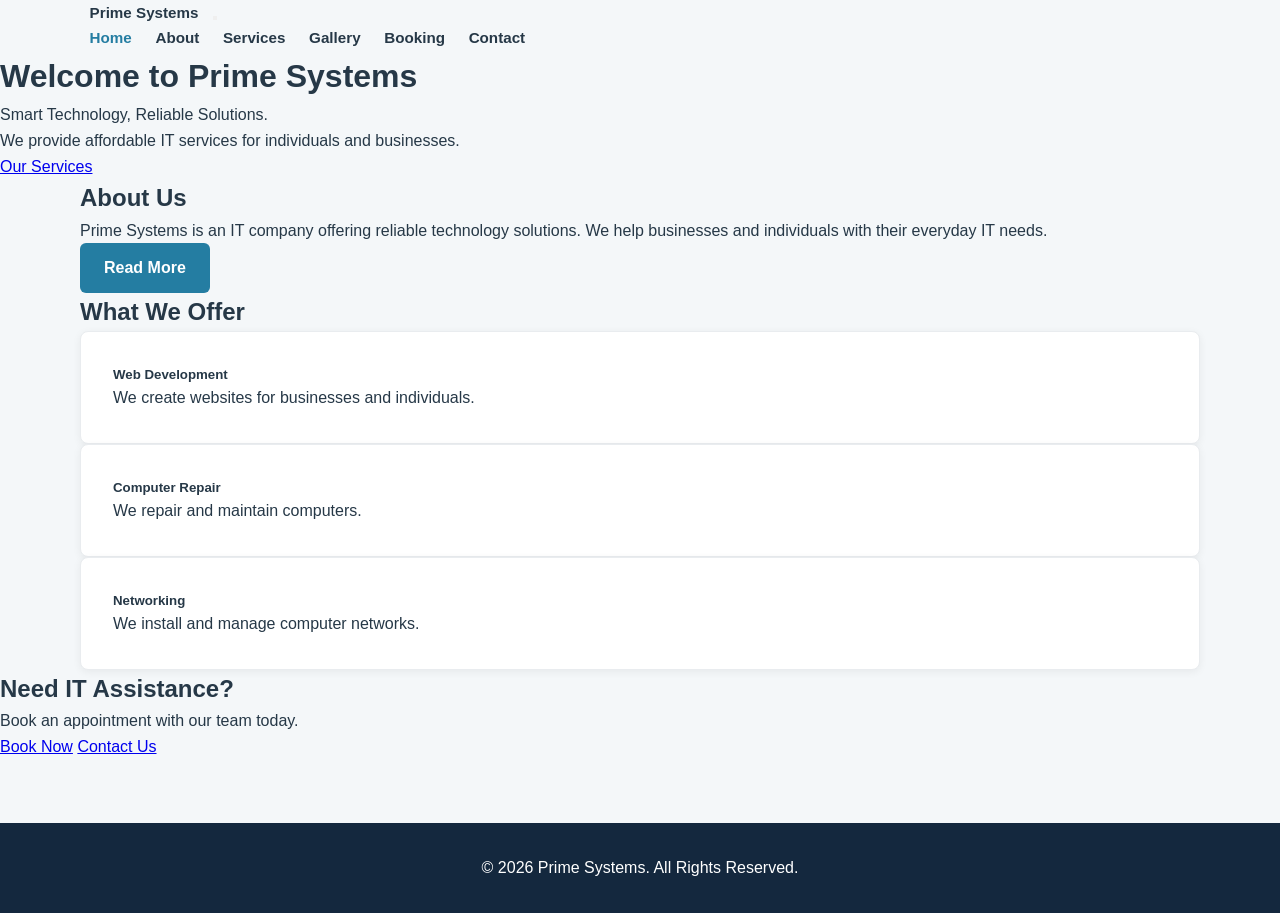
==== index.html @ 704806bc "Update github code" ====
<!DOCTYPE html>
<HTML>
    <head>

    <meta charset="UTF-8">
    <meta name="viewport" content="width=device-width, initial-scale=1.0">
    <title>Prime Systems | Home</title>
    

   <link rel="stylesheet" href="style.css">

</head>
<body>

    <!-- Navigation -->
    <nav class="navbar navbar-expand-lg navbar-dark bg-dark">
        <div class="container">
            <a class="navbar-brand" href="index.html">Prime Systems</a>

            <button class="navbar-toggler" type="button"
                data-bs-toggle="collapse" data-bs-target="#menu"
                aria-controls="menu" aria-expanded="false"
                aria-label="Toggle navigation">
                <span class="navbar-toggler-icon"></span>
            </button>

            <div class="collapse navbar-collapse" id="menu">
                <div class="navbar-nav ms-auto">
                    <a class="nav-link active" href="index.html" aria-current="page">Home</a>
                    <a class="nav-link" href="about.html">About</a>
                    <a class="nav-link" href="services.html">Services</a>
                    <a class="nav-link" href="gallery.html">Gallery</a>
                    <a class="nav-link" href="booking.html">Booking</a>
                    <a class="nav-link" href="contact.html">Contact</a>
                </div>
            </div>
        </div>
    </nav>

    <!-- Welcome -->
    <header class="bg-primary text-white text-center p-5">
        <h1>Welcome to Prime Systems</h1>
        <p class="lead">Smart Technology, Reliable Solutions.</p>
        <p>We provide affordable IT services for individuals and businesses.</p>
        <a href="services.html" class="btn btn-light">Our Services</a>
    </header>

    <main>
        <section class="container text-center my-5">
            <h2>About Us</h2>
            <p>
                Prime Systems is an IT company offering reliable
                technology solutions. We help businesses and individuals
                with their everyday IT needs.
            </p>
            <a href="about.html" class="btn btn-primary">Read More</a>
        </section>

        <!-- Services -->
        <section class="container my-5">
            <h2 class="text-center mb-4">What We Offer</h2>

            <div class="row text-center g-3">
                <div class="col-md-4">
                    <div class="card p-3 h-100">
                        <h5>Web Development</h5>
                        <p>We create websites for businesses and individuals.</p>
                    </div>
                </div>

                <div class="col-md-4">
                    <div class="card p-3 h-100">
                        <h5>Computer Repair</h5>
                        <p>We repair and maintain computers.</p>
                    </div>
                </div>

                <div class="col-md-4">
                    <div class="card p-3 h-100">
                        <h5>Networking</h5>
                        <p>We install and manage computer networks.</p>
                    </div>
                </div>
            </div>
        </section>

        <section class="bg-light text-center p-5">
            <h2>Need IT Assistance?</h2>
            <p>Book an appointment with our team today.</p>
            <a href="booking.html" class="btn btn-success">Book Now</a>
            <a href="contact.html" class="btn btn-outline-primary">Contact Us</a>
        </section>
    </main>

    <!-- Footer -->
    <footer class="bg-dark text-white text-center p-3">
        <p class="mb-0">&copy; 2026 Prime Systems. All Rights Reserved.</p>
    </footer>

    <script src="https://cdn.jsdelivr.net/npm/bootstrap@5.3.8/dist/js/bootstrap.bundle.min.js"></script>
</body>
</html>
---- style.css ----
/* ==========================================================================
   Prime Systems IT Company - Unified Custom Stylesheet
   ========================================================================== */

/* --- 1. Brand Color Variables --- */
:root {
  --navy: #14283e;        /* Dark header, logo & primary text */
  --blue: #247da2;        /* Brand accent, active links & buttons */
  --blue-hover: #1b6382;  /* Button hover state */
  --text-dark: #263847;   /* Body text color */
  --text-muted: #657582;  /* Secondary / subtitle text */
  --bg-light: #f4f7f9;    /* Clean off-white background */
  --card-bg: #ffffff;     /* Card background */
  --shadow-sm: 0 2px 8px rgba(0, 0, 0, 0.06);
  --shadow-md: 0 4px 16px rgba(0, 0, 0, 0.1);
  --transition: all 0.3s ease;
}

/* --- 2. Global Reset & Base Typography --- */
* {
  box-sizing: border-box;
  margin: 0;
  padding: 0;
}

body {
  font-family: -apple-system, BlinkMacSystemFont, "Segoe UI", Roboto, Oxygen, Ubuntu, Cantarell, sans-serif;
  color: var(--text-dark);
  background-color: var(--bg-light);
  line-height: 1.6;
}

/* --- 3. Layout Container --- */
.container {
  width: min(1120px, 90%);
  margin: 0 auto;
}

/* --- 4. Navigation Bar & Site Header --- */
.site-header {
  background-color: #ffffff;
  border-bottom: 1px solid #e4e9ef;
  position: sticky;
  top: 0;
  z-index: 1000;
}

.header-content {
  display: flex;
  align-items: center;
  justify-content: space-between;
  padding: 1rem 0;
}

/* Brand Logo Styling */
.logo {
  font-size: 1.25rem;
  font-weight: 800;
  color: var(--navy);
  text-decoration: none;
  display: flex;
  align-items: center;
  gap: 0.25rem;
}

.brand-symbol {
  color: var(--blue);
  font-weight: 900;
}

.logo span {
  color: var(--blue);
}

/* Navigation Menu Links */
nav {
  display: flex;
  align-items: center;
  gap: 1.25rem;
  flex-wrap: wrap;
}

nav a {
  text-decoration: none;
  color: var(--text-dark);
  font-size: 0.95rem;
  font-weight: 600;
  padding: 0.4rem 0.6rem;
  transition: var(--transition);
}

nav a:hover,
nav a.active {
  color: var(--blue);
}

/* --- 5. Hero Banner / Intro Section --- */
.intro, .services-hero {
  padding: 4.5rem 0 3rem;
  background-color: var(--bg-light);
}

.eyebrow {
  color: var(--blue);
  font-size: 0.8rem;
  font-weight: 700;
  letter-spacing: 1.5px;
  text-transform: uppercase;
  margin-bottom: 0.75rem;
}

.intro h1, .services-hero h1 {
  font-size: clamp(2rem, 4vw, 3rem);
  color: var(--navy);
  line-height: 1.2;
  margin-bottom: 1rem;
}

.intro p, .services-hero p {
  max-width: 630px;
  color: var(--text-muted);
  font-size: 1.1rem;
}

/* --- 6. Content Cards & Grid Containers --- */
.card, .service-card {
  background: var(--card-bg);
  padding: 2rem;
  border-radius: 8px;
  box-shadow: var(--shadow-sm);
  transition: var(--transition);
  border: 1px solid #e9ecef;
}

.card:hover, .service-card:hover {
  transform: translateY(-4px);
  box-shadow: var(--shadow-md);
}

/* --- 7. Primary Action Buttons --- */
.btn-primary, .button-main {
  display: inline-block;
  background-color: var(--blue);
  color: #ffffff !important;
  padding: 0.75rem 1.5rem;
  border-radius: 6px;
  text-decoration: none;
  font-weight: 600;
  transition: var(--transition);
  border: none;
  cursor: pointer;
}

.btn-primary:hover, .button-main:hover {
  background-color: var(--blue-hover);
}

/* --- 8. Gallery Grid Styling --- */
.gallery-grid {
  display: grid;
  grid-template-columns: repeat(3, 1fr);
  gap: 20px;
  margin-top: 2rem;
  margin-bottom: 3rem;
}

.gallery-grid img {
  width: 100%;
  height: 200px;
  object-fit: contain;
  display: block;
  border-radius: 6px;
  background-color: #ffffff;
  padding: 5px;
  box-shadow: var(--shadow-sm);
}

.gallery-grid figure {
  margin: 0;
  text-align: center;
}

.gallery-grid figcaption {
  padding: 10px;
  font-size: 0.9rem;
  color: var(--text-muted);
  font-weight: 600;
}

/* --- 9. Site Footer --- */
footer {
  background-color: var(--navy);
  color: #ffffff;
  padding: 2rem 0;
  margin-top: 4rem;
  text-align: center;
}

footer a {
  color: var(--blue);
  text-decoration: none;
}
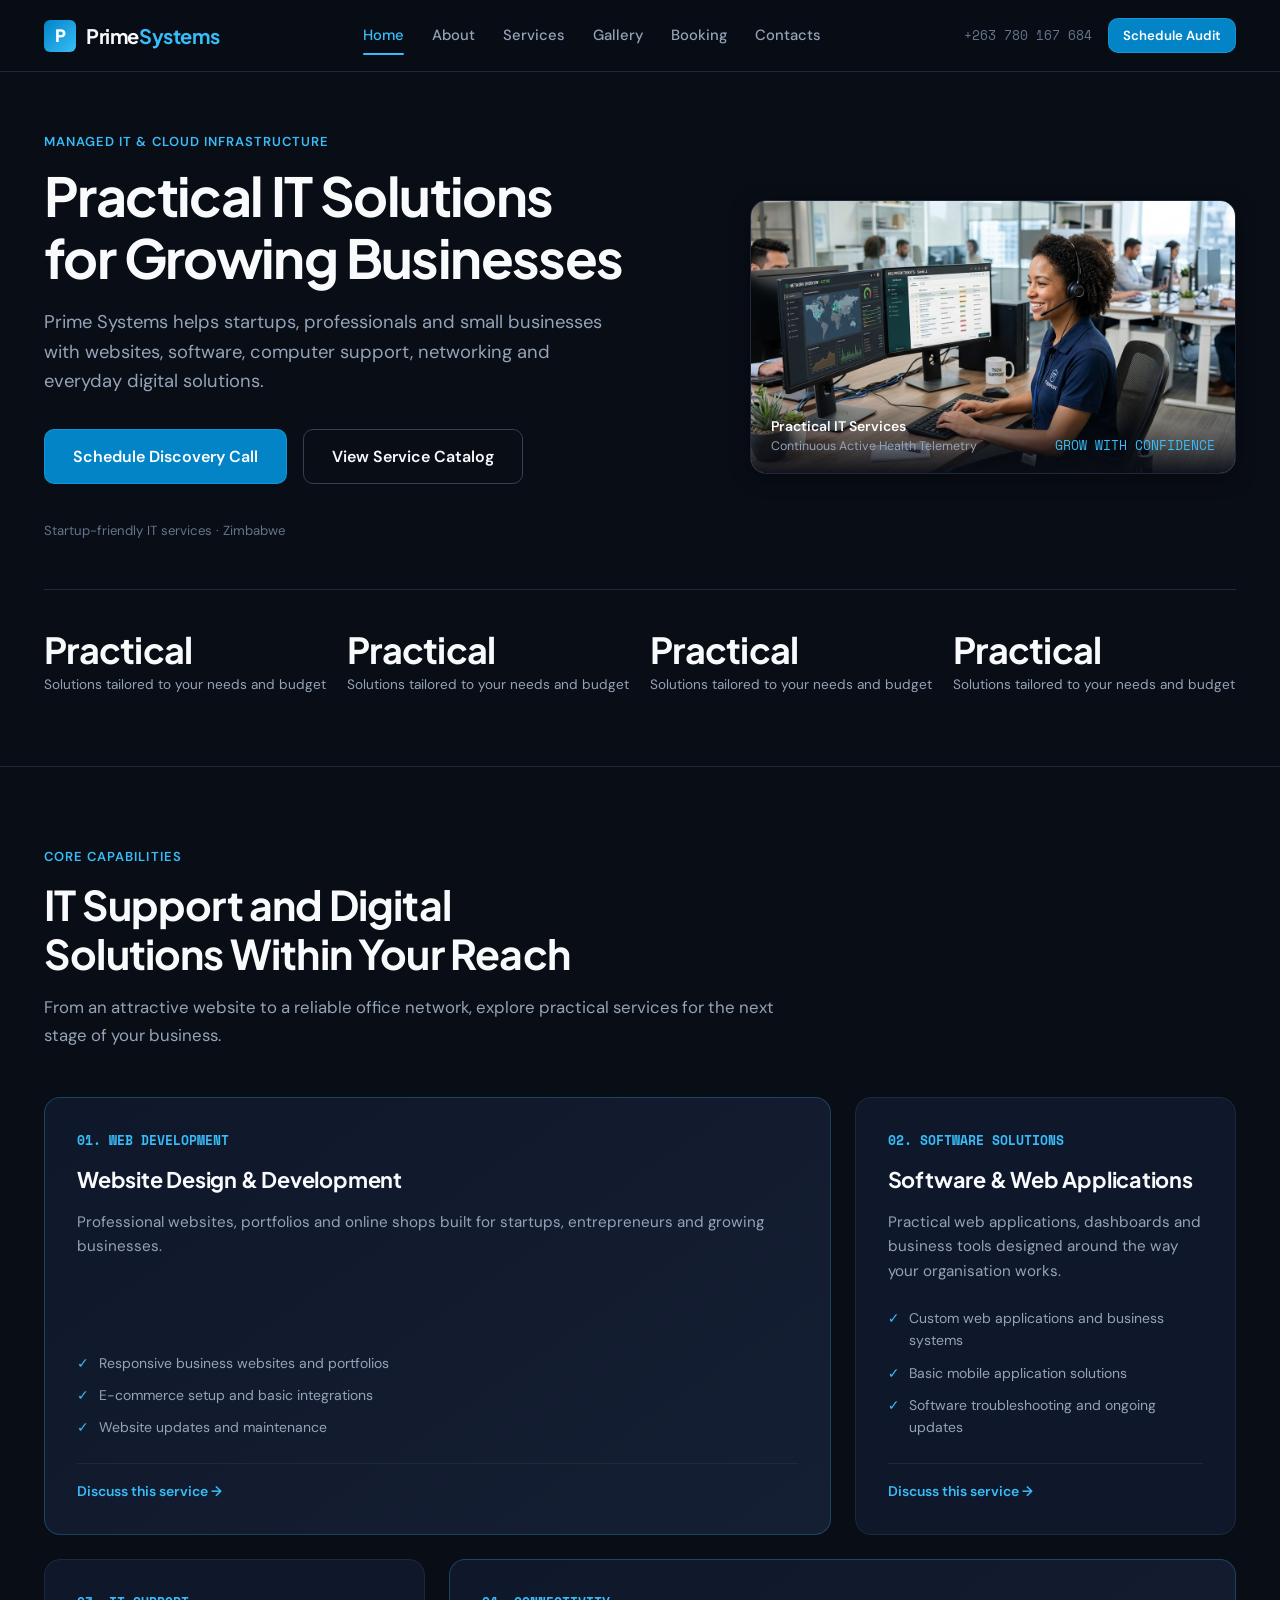
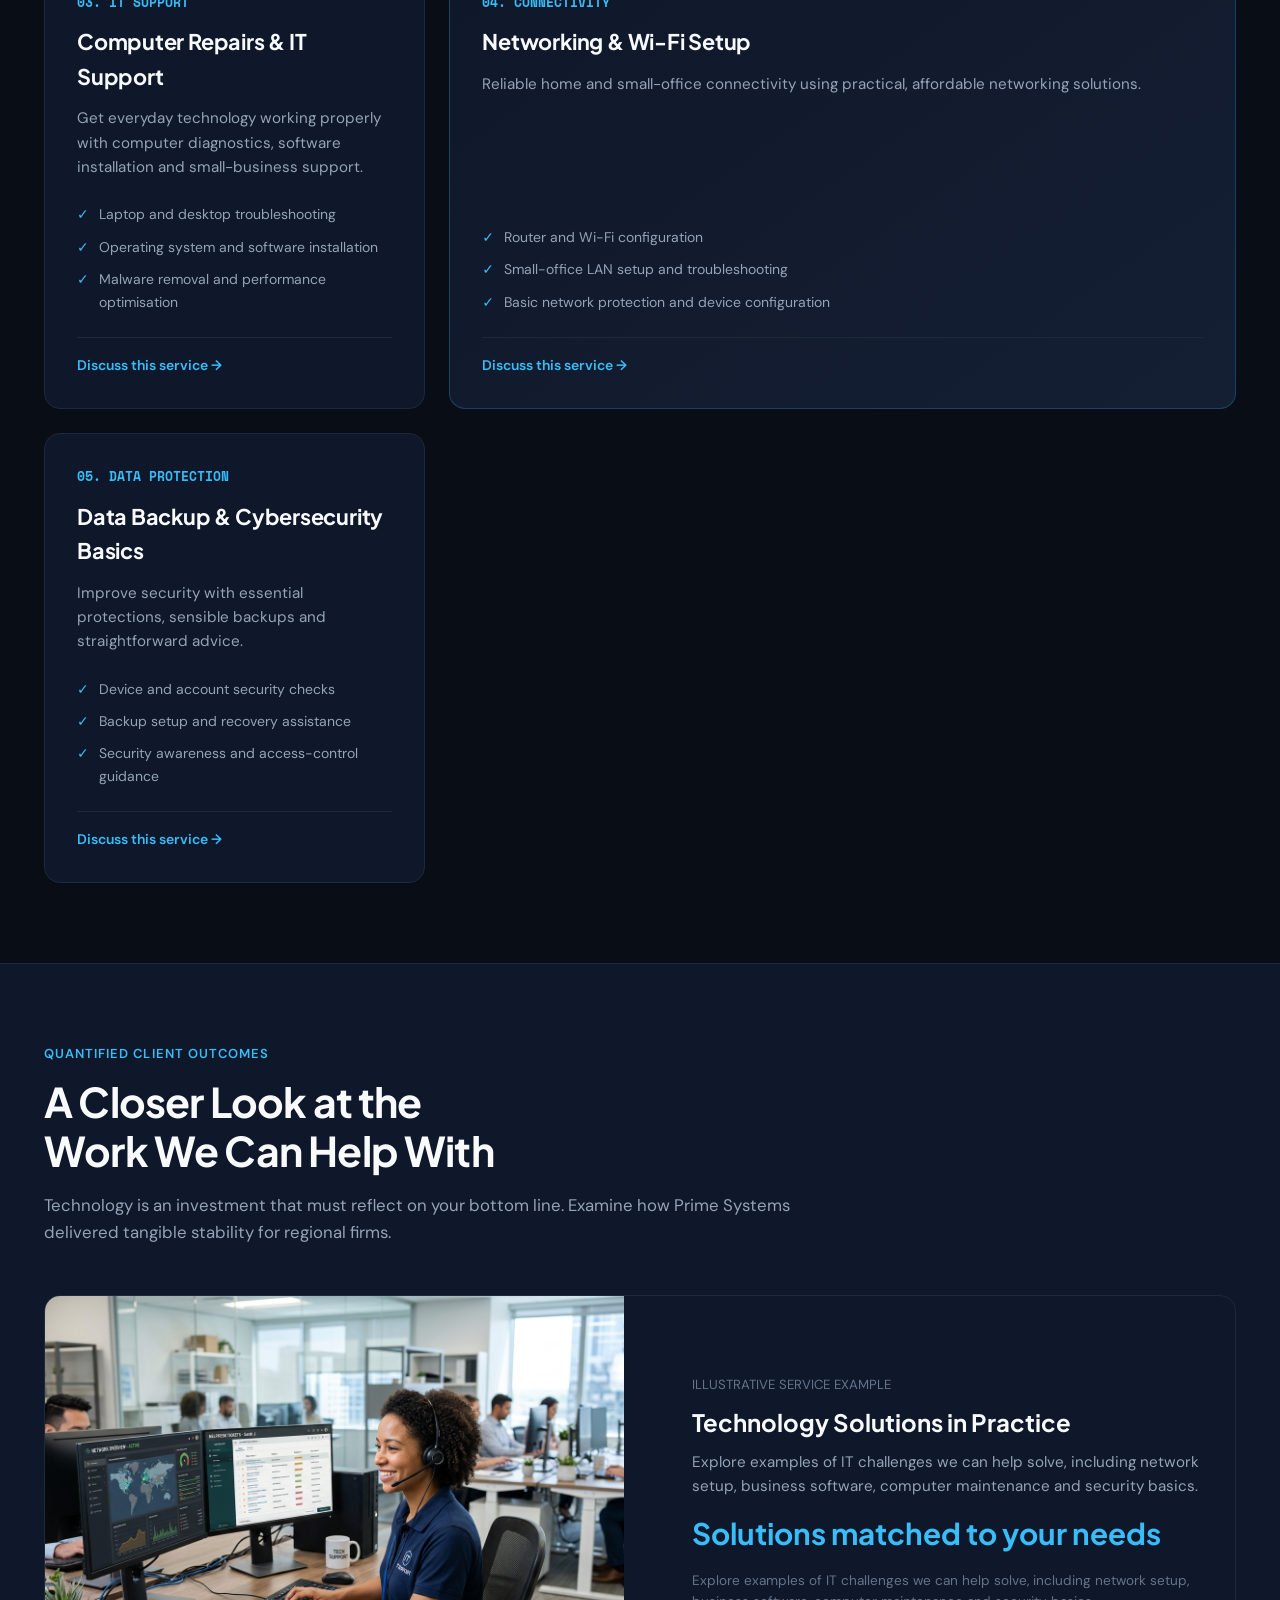
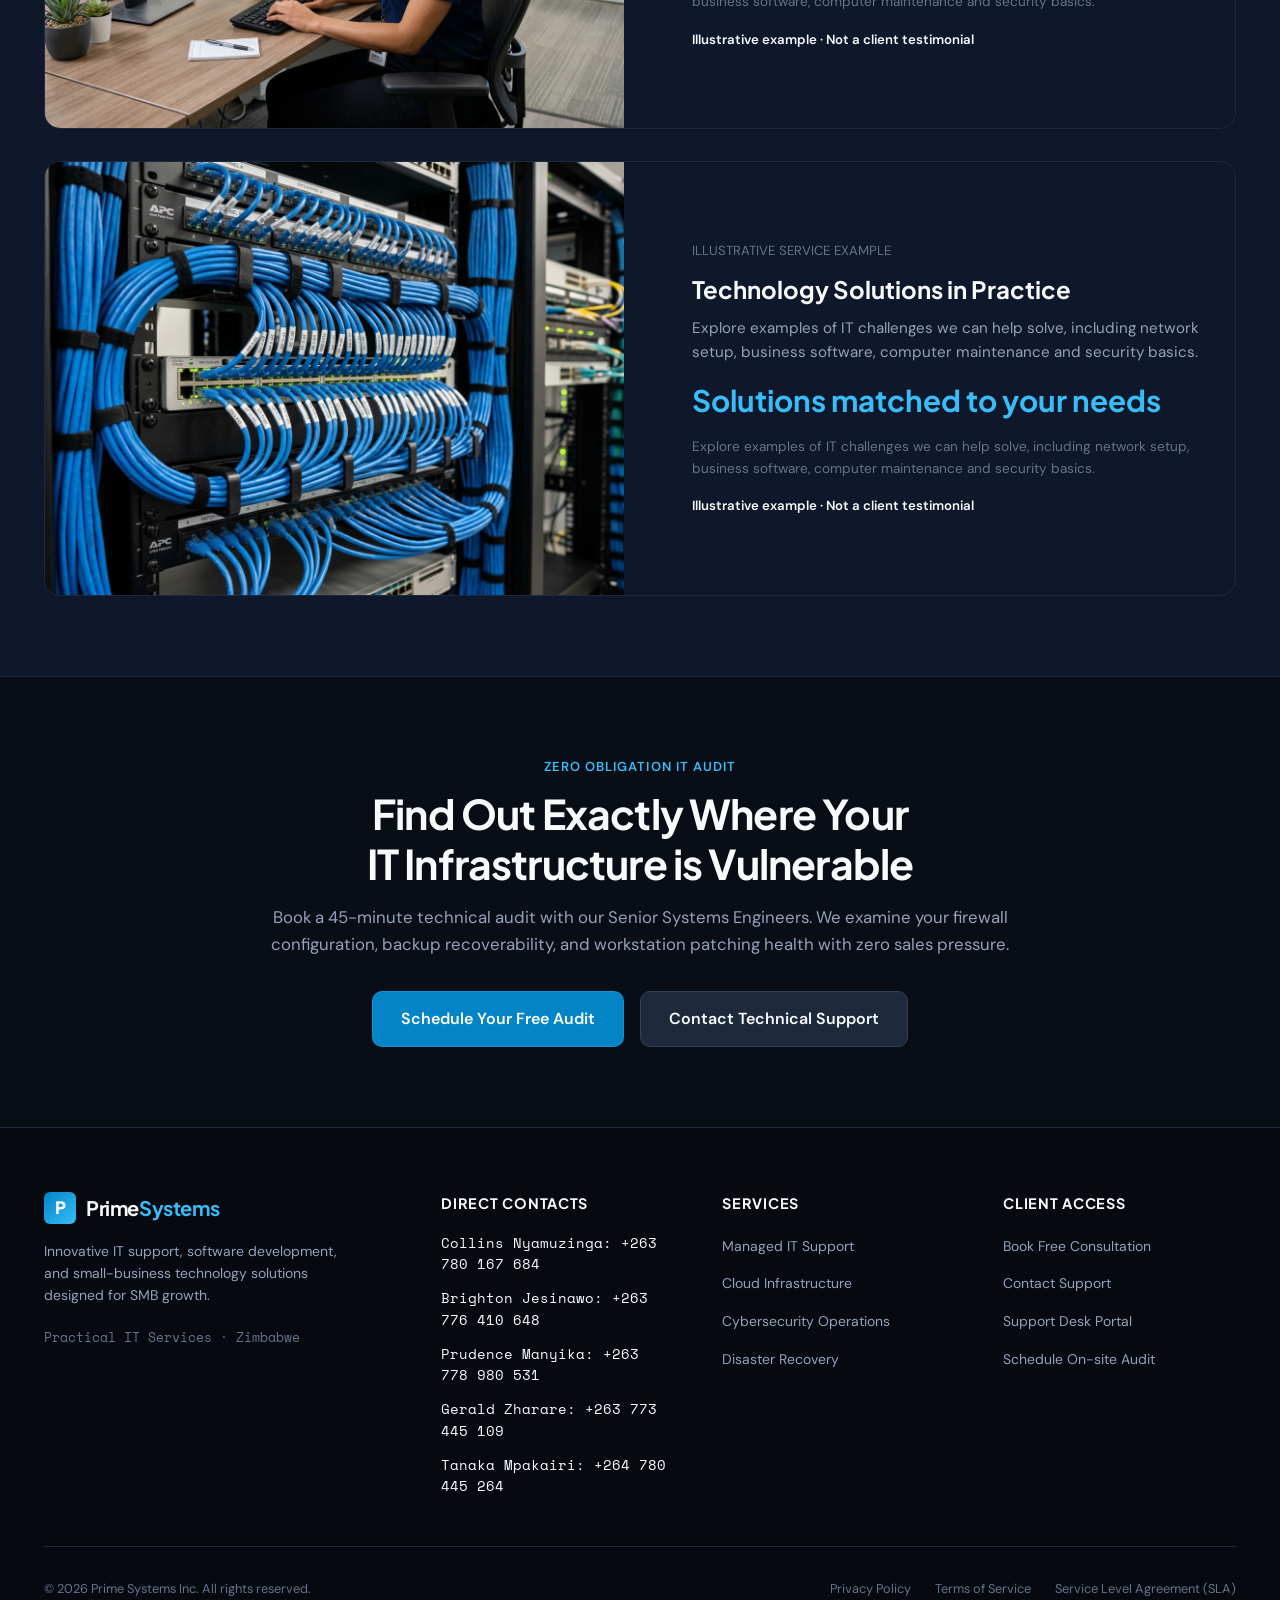
==== commit 6219d663: "Update Prime Systems website and contacts page" ====
--- a/index.html
+++ b/index.html
@@ -1,102 +1,281 @@
 <!DOCTYPE html>
-<HTML>
-    <head>
 
-    <meta charset="UTF-8">
-    <meta name="viewport" content="width=device-width, initial-scale=1.0">
-    <title>Prime Systems | Home</title>
-    
-
-   <link rel="stylesheet" href="style.css">
-
+<html lang="en">
+<head>
+<meta charset="utf-8"/>
+<meta content="width=device-width, initial-scale=1.0" name="viewport"/>
+<title>Prime Systems - Modern IT Solutions &amp; Managed Services for SMBs</title>
+<meta content="Prime Systems offers practical website development, software, computer support, networking and other IT services for growing businesses in Zimbabwe." name="description"/>
+<link href="styles.css" rel="stylesheet"/>
+<link href="https://fonts.googleapis.com" rel="preconnect"/>
+<link crossorigin="" href="https://fonts.gstatic.com" rel="preconnect"/>
+<link href="https://fonts.googleapis.com/css2?family=DM+Sans:ital,opsz,wght@0,9..40,400..700;1,9..40,400..700&amp;family=Plus+Jakarta+Sans:ital,wght@0,300..800;1,300..800&amp;family=Space+Mono:wght@400;700&amp;display=swap" rel="stylesheet"/>
 </head>
 <body>
-
-    <!-- Navigation -->
-    <nav class="navbar navbar-expand-lg navbar-dark bg-dark">
-        <div class="container">
-            <a class="navbar-brand" href="index.html">Prime Systems</a>
-
-            <button class="navbar-toggler" type="button"
-                data-bs-toggle="collapse" data-bs-target="#menu"
-                aria-controls="menu" aria-expanded="false"
-                aria-label="Toggle navigation">
-                <span class="navbar-toggler-icon"></span>
-            </button>
-
-            <div class="collapse navbar-collapse" id="menu">
-                <div class="navbar-nav ms-auto">
-                    <a class="nav-link active" href="index.html" aria-current="page">Home</a>
-                    <a class="nav-link" href="about.html">About</a>
-                    <a class="nav-link" href="services.html">Services</a>
-                    <a class="nav-link" href="gallery.html">Gallery</a>
-                    <a class="nav-link" href="booking.html">Booking</a>
-                    <a class="nav-link" href="contact.html">Contact</a>
-                </div>
-            </div>
-        </div>
-    </nav>
-
-    <!-- Welcome -->
-    <header class="bg-primary text-white text-center p-5">
-        <h1>Welcome to Prime Systems</h1>
-        <p class="lead">Smart Technology, Reliable Solutions.</p>
-        <p>We provide affordable IT services for individuals and businesses.</p>
-        <a href="services.html" class="btn btn-light">Our Services</a>
-    </header>
-
-    <main>
-        <section class="container text-center my-5">
-            <h2>About Us</h2>
-            <p>
-                Prime Systems is an IT company offering reliable
-                technology solutions. We help businesses and individuals
-                with their everyday IT needs.
-            </p>
-            <a href="about.html" class="btn btn-primary">Read More</a>
-        </section>
-
-        <!-- Services -->
-        <section class="container my-5">
-            <h2 class="text-center mb-4">What We Offer</h2>
-
-            <div class="row text-center g-3">
-                <div class="col-md-4">
-                    <div class="card p-3 h-100">
-                        <h5>Web Development</h5>
-                        <p>We create websites for businesses and individuals.</p>
-                    </div>
-                </div>
-
-                <div class="col-md-4">
-                    <div class="card p-3 h-100">
-                        <h5>Computer Repair</h5>
-                        <p>We repair and maintain computers.</p>
-                    </div>
-                </div>
-
-                <div class="col-md-4">
-                    <div class="card p-3 h-100">
-                        <h5>Networking</h5>
-                        <p>We install and manage computer networks.</p>
-                    </div>
-                </div>
-            </div>
-        </section>
-
-        <section class="bg-light text-center p-5">
-            <h2>Need IT Assistance?</h2>
-            <p>Book an appointment with our team today.</p>
-            <a href="booking.html" class="btn btn-success">Book Now</a>
-            <a href="contact.html" class="btn btn-outline-primary">Contact Us</a>
-        </section>
-    </main>
-
-    <!-- Footer -->
-    <footer class="bg-dark text-white text-center p-3">
-        <p class="mb-0">&copy; 2026 Prime Systems. All Rights Reserved.</p>
-    </footer>
-
-    <script src="https://cdn.jsdelivr.net/npm/bootstrap@5.3.8/dist/js/bootstrap.bundle.min.js"></script>
+<!-- ======================================================================
+       REUSABLE NAVIGATION BAR
+       Strict 3-Zone Contract: [Brand Wordmark] - [Nav Links] - [Primary CTA]
+       ====================================================================== -->
+<header class="site-header">
+<div class="container nav-container">
+<!-- Zone 1: Single Text Element Wordmark -->
+<a aria-label="Prime Systems Homepage" class="brand-zone" href="index.html">
+<div class="brand-logo-icon">P</div>
+<div class="brand-title">Prime<span>Systems</span></div>
+</a>
+<!-- Zone 2: Navigation Links -->
+<nav aria-label="Main Navigation" class="nav-menu" id="primary-nav">
+<a aria-current="page" class="nav-link active" href="index.html">Home</a>
+<a class="nav-link" href="about.html">About</a>
+<a class="nav-link" href="services.html">Services</a>
+<a class="nav-link" href="gallery.html">Gallery</a>
+<a class="nav-link" href="booking.html">Booking</a>
+<a class="nav-link" href="contacts.html">Contacts</a>
+</nav>
+<!-- Zone 3: Primary Action & Direct Contact -->
+<div class="nav-actions">
+<a class="nav-contact-hint tabular-nums" href="tel:+263780167684">+263 780 167 684</a>
+<a class="btn btn-primary btn-sm" href="booking.html">Schedule Audit</a>
+</div>
+<!-- Mobile Hamburger Toggle -->
+<button aria-expanded="false" aria-label="Toggle navigation menu" class="mobile-nav-toggle" id="mobile-toggle">
+<svg fill="none" height="24" stroke="currentColor" stroke-linecap="round" stroke-linejoin="round" stroke-width="2" viewbox="0 0 24 24" width="24">
+<line x1="3" x2="21" y1="12" y2="12"></line>
+<line x1="3" x2="21" y1="6" y2="6"></line>
+<line x1="3" x2="21" y1="18" y2="18"></line>
+</svg>
+</button>
+</div>
+</header>
+<!-- ======================================================================
+       MAIN CONTENT: INDEX (HOME)
+       ====================================================================== -->
+<main id="main-content">
+<!-- Hero Section -->
+<section class="hero">
+<div class="container hero-grid">
+<div class="hero-content">
+<p class="section-kicker">Managed IT &amp; Cloud Infrastructure</p>
+<h1 class="hero-headline">Practical IT Solutions for Growing Businesses</h1>
+<p class="hero-subtitle">Prime Systems helps startups, professionals and small businesses with websites, software, computer support, networking and everyday digital solutions.</p>
+<div class="hero-cta-group">
+<a class="btn btn-primary btn-lg" href="booking.html">Schedule Discovery Call</a>
+<a class="btn btn-outline btn-lg" href="services.html">View Service Catalog</a>
+</div>
+<div class="hero-meta-proof">Startup-friendly IT services · Zimbabwe</div>
+</div>
+<div class="hero-media-wrapper">
+<img alt="Black African IT professional working at a computer (illustrative photo)" class="hero-media-img" fetchpriority="high" src="Images/african_it_team.jpg"/>
+<div class="media-caption-overlay">
+<div>
+<div class="media-caption-title">Practical IT Services</div>
+<div class="media-caption-sub">Continuous Active Health Telemetry</div>
+</div>
+<span class="tabular-nums" style="font-size:0.8rem; color:var(--color-accent);">GROW WITH CONFIDENCE</span>
+</div>
+</div>
+</div>
+<!-- KPI Proof Strip -->
+<div class="container">
+<div class="kpi-strip">
+<div class="kpi-item">
+<div class="kpi-metric tabular-nums">Practical</div>
+<div class="kpi-label">Solutions tailored to your needs and budget</div>
+</div>
+<div class="kpi-item">
+<div class="kpi-metric tabular-nums">Practical</div>
+<div class="kpi-label">Solutions tailored to your needs and budget</div>
+</div>
+<div class="kpi-item">
+<div class="kpi-metric tabular-nums">Practical</div>
+<div class="kpi-label">Solutions tailored to your needs and budget</div>
+</div>
+<div class="kpi-item">
+<div class="kpi-metric tabular-nums">Practical</div>
+<div class="kpi-label">Solutions tailored to your needs and budget</div>
+</div>
+</div>
+</div>
+</section>
+<!-- Core Capabilities / Bento Grid -->
+<section class="section-spacing">
+<div class="container">
+<div class="section-header">
+<p class="section-kicker">Core Capabilities</p>
+<h2 class="section-title">IT Support and Digital Solutions Within Your Reach</h2>
+<p class="section-description">From an attractive website to a reliable office network, explore practical services for the next stage of your business.</p>
+</div>
+<div class="bento-grid">
+<!-- Bento 1 (Featured span 2) -->
+<article class="card card-featured">
+<span class="card-index">01. WEB DEVELOPMENT</span>
+<h3 class="card-title">Website Design &amp; Development</h3>
+<p class="card-text">Professional websites, portfolios and online shops built for startups, entrepreneurs and growing businesses.</p>
+<div class="card-features-list"><div class="card-feature-item">Responsive business websites and portfolios</div><div class="card-feature-item">E-commerce setup and basic integrations</div><div class="card-feature-item">Website updates and maintenance</div></div>
+<div class="card-footer">
+<a class="link-arrow" href="services.html">Discuss this service →</a>
+</div>
+</article>
+<!-- Bento 2 -->
+<article class="card">
+<span class="card-index">02. SOFTWARE SOLUTIONS</span>
+<h3 class="card-title">Software &amp; Web Applications</h3>
+<p class="card-text">Practical web applications, dashboards and business tools designed around the way your organisation works.</p>
+<div class="card-features-list"><div class="card-feature-item">Custom web applications and business systems</div><div class="card-feature-item">Basic mobile application solutions</div><div class="card-feature-item">Software troubleshooting and ongoing updates</div></div>
+<div class="card-footer">
+<a class="link-arrow" href="services.html">Discuss this service →</a>
+</div>
+</article>
+<!-- Bento 3 -->
+<article class="card">
+<span class="card-index">03. IT SUPPORT</span>
+<h3 class="card-title">Computer Repairs &amp; IT Support</h3>
+<p class="card-text">Get everyday technology working properly with computer diagnostics, software installation and small-business support.</p>
+<div class="card-features-list"><div class="card-feature-item">Laptop and desktop troubleshooting</div><div class="card-feature-item">Operating system and software installation</div><div class="card-feature-item">Malware removal and performance optimisation</div></div>
+<div class="card-footer">
+<a class="link-arrow" href="services.html">Discuss this service →</a>
+</div>
+</article>
+<!-- Bento 4 (Featured span 2) -->
+<article class="card card-featured">
+<span class="card-index">04. CONNECTIVITY</span>
+<h3 class="card-title">Networking &amp; Wi-Fi Setup</h3>
+<p class="card-text">Reliable home and small-office connectivity using practical, affordable networking solutions.</p>
+<div class="card-features-list"><div class="card-feature-item">Router and Wi-Fi configuration</div><div class="card-feature-item">Small-office LAN setup and troubleshooting</div><div class="card-feature-item">Basic network protection and device configuration</div></div>
+<div class="card-footer">
+<a class="link-arrow" href="gallery.html">Discuss this service →</a>
+</div>
+</article>
+<!-- Bento 5 -->
+<article class="card">
+<span class="card-index">05. DATA PROTECTION</span>
+<h3 class="card-title">Data Backup &amp; Cybersecurity Basics</h3>
+<p class="card-text">Improve security with essential protections, sensible backups and straightforward advice.</p>
+<div class="card-features-list"><div class="card-feature-item">Device and account security checks</div><div class="card-feature-item">Backup setup and recovery assistance</div><div class="card-feature-item">Security awareness and access-control guidance</div></div>
+<div class="card-footer">
+<a class="link-arrow" href="services.html">Discuss this service →</a>
+</div>
+</article>
+</div>
+</div>
+</section>
+<!-- Case Study & Real Proof -->
+<section class="section-spacing" style="background-color: var(--color-bg-surface); border-top: 1px solid var(--color-border); border-bottom: 1px solid var(--color-border);">
+<div class="container">
+<div class="section-header">
+<p class="section-kicker">Quantified Client Outcomes</p>
+<h2 class="section-title">A Closer Look at the Work We Can Help With</h2>
+<p class="section-description">
+            Technology is an investment that must reflect on your bottom line. Examine how Prime Systems delivered tangible stability for regional firms.
+          </p>
+</div>
+<div class="case-study-card">
+<img alt="Black African technology professional at workstation (illustrative photo)" class="case-study-img" loading="lazy" src="Images/african_security.jpg"/>
+<div class="case-study-content">
+<div class="case-study-meta">ILLUSTRATIVE SERVICE EXAMPLE</div>
+<h3 style="font-family: var(--font-display); font-size: 1.5rem; color: var(--color-text-primary); margin-bottom: 8px;">Technology Solutions in Practice</h3>
+<p style="color: var(--color-text-secondary); font-size: 0.95rem; line-height: 1.6;">Explore examples of IT challenges we can help solve, including network setup, business software, computer maintenance and security basics.</p>
+<div class="case-study-metric-callout tabular-nums">Solutions matched to your needs</div>
+<p style="font-size: 0.85rem; color: var(--color-text-muted);">Explore examples of IT challenges we can help solve, including network setup, business software, computer maintenance and security basics.</p>
+<div style="margin-top: 16px; font-size: 0.825rem; font-weight: 600; color: var(--color-text-primary);">Illustrative example · Not a client testimonial</div>
+</div>
+</div>
+<!-- Second Case Study -->
+<div class="case-study-card" style="margin-bottom: 0;">
+<img alt="Structured cabling patch bay" class="case-study-img" loading="lazy" src="Images/gallery_network_rack.jpg"/>
+<div class="case-study-content">
+<div class="case-study-meta">ILLUSTRATIVE SERVICE EXAMPLE</div>
+<h3 style="font-family: var(--font-display); font-size: 1.5rem; color: var(--color-text-primary); margin-bottom: 8px;">Technology Solutions in Practice</h3>
+<p style="color: var(--color-text-secondary); font-size: 0.95rem; line-height: 1.6;">Explore examples of IT challenges we can help solve, including network setup, business software, computer maintenance and security basics.</p>
+<div class="case-study-metric-callout tabular-nums">Solutions matched to your needs</div>
+<p style="font-size: 0.85rem; color: var(--color-text-muted);">Explore examples of IT challenges we can help solve, including network setup, business software, computer maintenance and security basics.</p>
+<div style="margin-top: 16px; font-size: 0.825rem; font-weight: 600; color: var(--color-text-primary);">Illustrative example · Not a client testimonial</div>
+</div>
+</div>
+</div>
+</section>
+<!-- Call to Action Banner -->
+<section class="section-spacing">
+<div class="container" style="text-align: center; max-width: 800px;">
+<p class="section-kicker">Zero Obligation IT Audit</p>
+<h2 class="section-title">Find Out Exactly Where Your IT Infrastructure is Vulnerable</h2>
+<p class="section-description" style="margin-bottom: 32px;">
+          Book a 45-minute technical audit with our Senior Systems Engineers. We examine your firewall configuration, backup recoverability, and workstation patching health with zero sales pressure.
+        </p>
+<div style="display: flex; justify-content: center; gap: 16px; flex-wrap: wrap;">
+<a class="btn btn-primary btn-lg" href="booking.html">Schedule Your Free Audit</a>
+<a class="btn btn-secondary btn-lg" href="contacts.html">Contact Technical Support</a>
+</div>
+</div>
+</section>
+</main>
+<!-- ======================================================================
+       REUSABLE SITE FOOTER
+       ====================================================================== -->
+<footer class="site-footer">
+<div class="container">
+<div class="footer-grid">
+<div>
+<a aria-label="Prime Systems" class="brand-zone" href="index.html">
+<div class="brand-logo-icon">P</div>
+<div class="brand-title">Prime<span>Systems</span></div>
+</a>
+<p class="footer-brand-desc">
+            Innovative IT support, software development, and small-business technology solutions designed for SMB growth.
+          </p>
+<div class="tabular-nums" style="margin-top: 20px; font-size: 0.825rem; color: var(--color-text-muted);">
+            Practical IT Services · Zimbabwe
+          </div>
+</div>
+<div>
+<h4 class="footer-column-title">Direct Contacts</h4>
+<ul class="footer-links tabular-nums" style="font-size: 0.85rem;">
+<li>Collins Nyamuzinga: +263 780 167 684</li>
+<li>Brighton Jesinawo: +263 776 410 648</li>
+<li>Prudence Manyika: +263 778 980 531</li>
+<li>Gerald Zharare: +263 773 445 109</li>
+<li>Tanaka Mpakairi: +264 780 445 264</li>
+</ul>
+</div>
+<div>
+<h4 class="footer-column-title">Services</h4>
+<ul class="footer-links">
+<li><a class="footer-link" href="services.html">Managed IT Support</a></li>
+<li><a class="footer-link" href="services.html">Cloud Infrastructure</a></li>
+<li><a class="footer-link" href="services.html">Cybersecurity Operations</a></li>
+<li><a class="footer-link" href="services.html">Disaster Recovery</a></li>
+</ul>
+</div>
+<div>
+<h4 class="footer-column-title">Client Access</h4>
+<ul class="footer-links">
+<li><a class="footer-link" href="booking.html">Book Free Consultation</a></li>
+<li><a class="footer-link" href="contacts.html">Contact Support</a></li>
+<li><a class="footer-link" href="contacts.html">Support Desk Portal</a></li>
+<li><a class="footer-link" href="booking.html">Schedule On-site Audit</a></li>
+</ul>
+</div>
+</div>
+<div class="footer-bottom">
+<div>© 2026 Prime Systems Inc. All rights reserved.</div>
+<div style="display: flex; gap: 24px;">
+<span>Privacy Policy</span>
+<span>Terms of Service</span>
+<span>Service Level Agreement (SLA)</span>
+</div>
+</div>
+</div>
+</footer>
+<script>
+    const mobileToggle = document.getElementById('mobile-toggle');
+    const primaryNav = document.getElementById('primary-nav');
+    if (mobileToggle && primaryNav) {
+      mobileToggle.addEventListener('click', () => {
+        const isExpanded = primaryNav.classList.toggle('open');
+        mobileToggle.setAttribute('aria-expanded', isExpanded);
+      });
+    }
+  </script>
 </body>
 </html>
+
--- a/styles.css
+++ b/styles.css
@@ -0,0 +1,1180 @@
+/* ==========================================================================
+   PRIME SYSTEMS - MODERN IT SOLUTIONS & SERVICES
+   Global External Stylesheet (styles.css)
+   ========================================================================== */
+
+/* --- 1. CSS VARIABLES & DESIGN TOKENS --- */
+:root {
+  /* Brand & Theme Colors */
+  --color-bg-canvas: #090d16;
+  --color-bg-surface: #0f172a;
+  --color-bg-surface-elevated: #1e293b;
+  --color-bg-surface-hover: #273549;
+  
+  --color-border: #1e293b;
+  --color-border-subtle: #334155;
+  --color-border-focus: #38bdf8;
+  
+  --color-text-primary: #f8fafc;
+  --color-text-secondary: #94a3b8;
+  --color-text-muted: #64748b;
+  
+  --color-primary: #0284c7;
+  --color-primary-hover: #0369a1;
+  --color-primary-light: rgba(14, 165, 233, 0.12);
+  --color-accent: #38bdf8;
+  --color-accent-glow: rgba(56, 189, 248, 0.2);
+  --color-success: #10b981;
+  --color-warning: #f59e0b;
+  --color-danger: #ef4444;
+
+  /* Typography */
+  --font-display: 'Plus Jakarta Sans', system-ui, -apple-system, sans-serif;
+  --font-body: 'DM Sans', system-ui, -apple-system, sans-serif;
+  --font-mono: 'Space Mono', monospace;
+
+  /* Spacing & Layout */
+  --container-max-width: 1240px;
+  --header-height: 72px;
+  --radius-sm: 6px;
+  --radius-md: 10px;
+  --radius-lg: 16px;
+  --radius-xl: 20px;
+
+  /* Transitions */
+  --transition-fast: 150ms cubic-bezier(0.16, 1, 0.3, 1);
+  --transition-normal: 250ms cubic-bezier(0.16, 1, 0.3, 1);
+  --shadow-card: 0 4px 20px -2px rgba(0, 0, 0, 0.5);
+  --shadow-elevated: 0 10px 30px -5px rgba(0, 0, 0, 0.6);
+}
+
+/* --- 2. RESET & BASE ELEMENTS --- */
+*, *::before, *::after {
+  box-sizing: border-box;
+  margin: 0;
+  padding: 0;
+}
+
+html {
+  font-family: var(--font-body);
+  background-color: var(--color-bg-canvas);
+  color: var(--color-text-primary);
+  line-height: 1.6;
+  text-rendering: optimizeLegibility;
+  -webkit-font-smoothing: antialiased;
+  scroll-behavior: smooth;
+}
+
+body {
+  min-height: 100vh;
+  display: flex;
+  flex-direction: column;
+  overflow-x: hidden;
+}
+
+img, picture, video, canvas, svg {
+  display: block;
+  max-width: 100%;
+  height: auto;
+}
+
+input, button, textarea, select {
+  font: inherit;
+  color: inherit;
+}
+
+a {
+  color: inherit;
+  text-decoration: none;
+  transition: color var(--transition-fast);
+}
+
+ul, ol {
+  list-style: none;
+}
+
+.tabular-nums {
+  font-variant-numeric: tabular-nums;
+  font-family: var(--font-mono);
+}
+
+/* --- 3. LAYOUT & UTILITIES --- */
+.container {
+  width: 100%;
+  max-width: var(--container-max-width);
+  margin-left: auto;
+  margin-right: auto;
+  padding-left: 24px;
+  padding-right: 24px;
+}
+
+.section-spacing {
+  padding-top: 80px;
+  padding-bottom: 80px;
+}
+
+.section-header {
+  margin-bottom: 48px;
+  max-width: 760px;
+}
+
+.section-kicker {
+  font-size: 13px;
+  font-weight: 600;
+  letter-spacing: 0.08em;
+  text-transform: uppercase;
+  color: var(--color-accent);
+  margin-bottom: 12px;
+}
+
+.section-title {
+  font-family: var(--font-display);
+  font-size: clamp(2rem, 3.2vw, 2.75rem);
+  font-weight: 700;
+  line-height: 1.2;
+  letter-spacing: -0.02em;
+  color: var(--color-text-primary);
+  text-wrap: balance;
+  margin-bottom: 16px;
+}
+
+.section-description {
+  font-size: 1.05rem;
+  color: var(--color-text-secondary);
+  line-height: 1.65;
+  text-wrap: pretty;
+}
+
+/* --- 4. REUSABLE TOP NAVIGATION BAR --- */
+.site-header {
+  position: sticky;
+  top: 0;
+  z-index: 100;
+  width: 100%;
+  height: var(--header-height);
+  background-color: rgba(9, 13, 22, 0.88);
+  backdrop-filter: blur(12px);
+  -webkit-backdrop-filter: blur(12px);
+  border-bottom: 1px solid var(--color-border);
+}
+
+.nav-container {
+  display: flex;
+  align-items: center;
+  justify-content: space-between;
+  height: 100%;
+  gap: 32px;
+}
+
+/* Zone 1: Brand Wordmark */
+.brand-zone {
+  display: flex;
+  align-items: center;
+  gap: 10px;
+  white-space: nowrap;
+  flex-shrink: 0;
+}
+
+.brand-logo-icon {
+  width: 32px;
+  height: 32px;
+  background: linear-gradient(135deg, #0284c7 0%, #38bdf8 100%);
+  border-radius: var(--radius-sm);
+  display: flex;
+  align-items: center;
+  justify-content: center;
+  color: #fff;
+  font-weight: 800;
+  font-size: 17px;
+  font-family: var(--font-display);
+}
+
+.brand-title {
+  font-family: var(--font-display);
+  font-size: 1.25rem;
+  font-weight: 700;
+  letter-spacing: -0.02em;
+  color: var(--color-text-primary);
+}
+
+.brand-title span {
+  color: var(--color-accent);
+}
+
+/* Zone 2: Navigation Links */
+.nav-menu {
+  display: flex;
+  align-items: center;
+  gap: 28px;
+}
+
+.nav-link {
+  font-size: 0.925rem;
+  font-weight: 500;
+  color: var(--color-text-secondary);
+  white-space: nowrap;
+  flex-shrink: 0;
+  position: relative;
+  padding: 8px 0;
+  transition: color var(--transition-fast);
+}
+
+.nav-link:hover {
+  color: var(--color-text-primary);
+}
+
+.nav-link.active {
+  color: var(--color-accent);
+}
+
+.nav-link.active::after {
+  content: '';
+  position: absolute;
+  bottom: 0;
+  left: 0;
+  right: 0;
+  height: 2px;
+  background-color: var(--color-accent);
+  border-radius: 2px;
+}
+
+/* Zone 3: Primary CTA & Action */
+.nav-actions {
+  display: flex;
+  align-items: center;
+  gap: 16px;
+  white-space: nowrap;
+  flex-shrink: 0;
+}
+
+.nav-contact-hint {
+  font-size: 0.825rem;
+  color: var(--color-text-muted);
+  font-family: var(--font-mono);
+}
+
+.btn {
+  display: inline-flex;
+  align-items: center;
+  justify-content: center;
+  gap: 8px;
+  padding: 10px 20px;
+  font-size: 0.9rem;
+  font-weight: 600;
+  border-radius: var(--radius-md);
+  cursor: pointer;
+  border: 1px solid transparent;
+  transition: all var(--transition-fast);
+  white-space: nowrap;
+  flex-shrink: 0;
+}
+
+.btn-primary {
+  background-color: var(--color-primary);
+  color: #ffffff;
+  border-color: rgba(56, 189, 248, 0.3);
+}
+
+.btn-primary:hover {
+  background-color: var(--color-primary-hover);
+  border-color: var(--color-accent);
+  box-shadow: 0 0 15px var(--color-accent-glow);
+}
+
+.btn-secondary {
+  background-color: var(--color-bg-surface-elevated);
+  color: var(--color-text-primary);
+  border-color: var(--color-border-subtle);
+}
+
+.btn-secondary:hover {
+  background-color: var(--color-bg-surface-hover);
+  border-color: var(--color-accent);
+}
+
+.btn-outline {
+  background: transparent;
+  color: var(--color-text-primary);
+  border-color: var(--color-border-subtle);
+}
+
+.btn-outline:hover {
+  border-color: var(--color-accent);
+  background-color: var(--color-primary-light);
+}
+
+.btn-sm {
+  padding: 6px 14px;
+  font-size: 0.825rem;
+}
+
+.btn-lg {
+  padding: 14px 28px;
+  font-size: 1rem;
+}
+
+/* Mobile Hamburger Toggle */
+.mobile-nav-toggle {
+  display: none;
+  background: transparent;
+  border: 1px solid var(--color-border);
+  color: var(--color-text-primary);
+  padding: 8px;
+  border-radius: var(--radius-sm);
+  cursor: pointer;
+}
+
+/* --- 5. HERO SECTION --- */
+.hero {
+  position: relative;
+  padding-top: 60px;
+  padding-bottom: 70px;
+  overflow: hidden;
+  border-bottom: 1px solid var(--color-border);
+}
+
+.hero-grid {
+  display: grid;
+  grid-template-columns: 1.15fr 0.85fr;
+  gap: 48px;
+  align-items: center;
+}
+
+.hero-headline {
+  font-family: var(--font-display);
+  font-size: clamp(2.35rem, 4.2vw, 3.75rem);
+  font-weight: 700;
+  line-height: 1.15;
+  letter-spacing: -0.03em;
+  margin-bottom: 20px;
+  text-wrap: balance;
+}
+
+.hero-headline .text-gradient {
+  background: linear-gradient(135deg, #ffffff 40%, #38bdf8 100%);
+  -webkit-background-clip: text;
+  -webkit-text-fill-color: transparent;
+}
+
+.hero-subtitle {
+  font-size: 1.15rem;
+  color: var(--color-text-secondary);
+  line-height: 1.6;
+  margin-bottom: 32px;
+  max-width: 580px;
+}
+
+.hero-cta-group {
+  display: flex;
+  align-items: center;
+  gap: 16px;
+  flex-wrap: wrap;
+  margin-bottom: 36px;
+}
+
+.hero-meta-proof {
+  display: flex;
+  align-items: center;
+  gap: 16px;
+  font-size: 0.825rem;
+  color: var(--color-text-muted);
+}
+
+.hero-meta-proof span {
+  display: inline-flex;
+  align-items: center;
+  gap: 6px;
+}
+
+.hero-media-wrapper {
+  position: relative;
+  border-radius: var(--radius-lg);
+  overflow: hidden;
+  border: 1px solid var(--color-border);
+  background-color: var(--color-bg-surface);
+  box-shadow: var(--shadow-card);
+}
+
+.hero-media-img {
+  width: 100%;
+  aspect-ratio: 16 / 9;
+  object-fit: cover;
+  transition: transform var(--transition-normal);
+}
+
+.hero-media-wrapper:hover .hero-media-img {
+  transform: scale(1.02);
+}
+
+.media-caption-overlay {
+  position: absolute;
+  bottom: 0;
+  left: 0;
+  right: 0;
+  padding: 16px 20px;
+  background: linear-gradient(to top, rgba(9, 13, 22, 0.95), rgba(9, 13, 22, 0));
+  display: flex;
+  justify-content: space-between;
+  align-items: flex-end;
+}
+
+.media-caption-title {
+  font-size: 0.875rem;
+  font-weight: 600;
+  color: var(--color-text-primary);
+}
+
+.media-caption-sub {
+  font-size: 0.775rem;
+  color: var(--color-text-secondary);
+}
+
+/* KPI Strip */
+.kpi-strip {
+  display: grid;
+  grid-template-columns: repeat(4, 1fr);
+  gap: 20px;
+  margin-top: 48px;
+  padding-top: 40px;
+  border-top: 1px solid var(--color-border);
+}
+
+.kpi-item {
+  display: flex;
+  flex-direction: column;
+}
+
+.kpi-metric {
+  font-family: var(--font-display);
+  font-size: 2.25rem;
+  font-weight: 700;
+  color: var(--color-text-primary);
+  letter-spacing: -0.02em;
+  line-height: 1.1;
+  margin-bottom: 4px;
+}
+
+.kpi-label {
+  font-size: 0.85rem;
+  color: var(--color-text-secondary);
+}
+
+/* --- 6. ASYMMETRIC BENTO GRID & SERVICE CARDS --- */
+.bento-grid {
+  display: grid;
+  grid-template-columns: repeat(3, 1fr);
+  gap: 24px;
+}
+
+.card {
+  background-color: var(--color-bg-surface);
+  border: 1px solid var(--color-border);
+  border-radius: var(--radius-lg);
+  padding: 32px;
+  display: flex;
+  flex-direction: column;
+  transition: transform var(--transition-fast), border-color var(--transition-fast), box-shadow var(--transition-fast);
+  position: relative;
+}
+
+.card:hover {
+  transform: translateY(-2px);
+  border-color: var(--color-border-subtle);
+  box-shadow: var(--shadow-card);
+}
+
+.card-featured {
+  grid-column: span 2;
+  background: linear-gradient(145deg, #0f172a 0%, #151f33 100%);
+  border-color: rgba(56, 189, 248, 0.25);
+}
+
+.card-index {
+  font-family: var(--font-mono);
+  font-size: 0.825rem;
+  font-weight: 700;
+  color: var(--color-accent);
+  margin-bottom: 12px;
+}
+
+.card-title {
+  font-family: var(--font-display);
+  font-size: 1.35rem;
+  font-weight: 700;
+  letter-spacing: -0.01em;
+  color: var(--color-text-primary);
+  margin-bottom: 12px;
+}
+
+.card-text {
+  font-size: 0.95rem;
+  color: var(--color-text-secondary);
+  line-height: 1.6;
+  margin-bottom: 24px;
+  flex-grow: 1;
+}
+
+.card-features-list {
+  margin-bottom: 24px;
+  display: flex;
+  flex-direction: column;
+  gap: 10px;
+}
+
+.card-feature-item {
+  display: flex;
+  align-items: baseline;
+  gap: 10px;
+  font-size: 0.875rem;
+  color: var(--color-text-secondary);
+}
+
+.card-feature-item::before {
+  content: '✓';
+  color: var(--color-accent);
+  font-weight: bold;
+}
+
+.card-footer {
+  margin-top: auto;
+  padding-top: 16px;
+  border-top: 1px solid var(--color-border);
+  display: flex;
+  align-items: center;
+  justify-content: space-between;
+}
+
+.link-arrow {
+  display: inline-flex;
+  align-items: center;
+  gap: 6px;
+  font-size: 0.875rem;
+  font-weight: 600;
+  color: var(--color-accent);
+}
+
+.link-arrow:hover {
+  color: #7dd3fc;
+  gap: 10px;
+}
+
+/* --- 7. PROOF & CASE STUDIES --- */
+.case-study-card {
+  display: grid;
+  grid-template-columns: 1fr 1fr;
+  gap: 32px;
+  background-color: var(--color-bg-surface);
+  border: 1px solid var(--color-border);
+  border-radius: var(--radius-lg);
+  overflow: hidden;
+  margin-bottom: 32px;
+}
+
+.case-study-img {
+  width: 100%;
+  height: 100%;
+  object-fit: cover;
+  min-height: 280px;
+}
+
+.case-study-content {
+  padding: 36px;
+  display: flex;
+  flex-direction: column;
+  justify-content: center;
+}
+
+.case-study-meta {
+  font-size: 0.825rem;
+  color: var(--color-text-muted);
+  margin-bottom: 8px;
+}
+
+.case-study-metric-callout {
+  font-family: var(--font-display);
+  font-size: 1.85rem;
+  font-weight: 700;
+  color: var(--color-accent);
+  margin: 12px 0;
+}
+
+/* --- 8. GALLERY GRID & LIGHTBOX --- */
+.gallery-filters {
+  display: flex;
+  align-items: center;
+  gap: 8px;
+  margin-bottom: 32px;
+  flex-wrap: wrap;
+}
+
+.filter-btn {
+  background: var(--color-bg-surface);
+  border: 1px solid var(--color-border);
+  color: var(--color-text-secondary);
+  padding: 8px 18px;
+  font-size: 0.85rem;
+  font-weight: 500;
+  border-radius: var(--radius-sm);
+  cursor: pointer;
+  transition: all var(--transition-fast);
+}
+
+.filter-btn:hover {
+  color: var(--color-text-primary);
+  border-color: var(--color-border-subtle);
+}
+
+.filter-btn.active {
+  background: var(--color-bg-surface-elevated);
+  color: var(--color-accent);
+  border-color: var(--color-accent);
+}
+
+.gallery-grid {
+  display: grid;
+  grid-template-columns: repeat(3, 1fr);
+  gap: 24px;
+}
+
+.gallery-item {
+  position: relative;
+  background: var(--color-bg-surface);
+  border: 1px solid var(--color-border);
+  border-radius: var(--radius-md);
+  overflow: hidden;
+  cursor: pointer;
+  transition: transform var(--transition-fast), border-color var(--transition-fast);
+}
+
+.gallery-item:hover {
+  transform: translateY(-4px);
+  border-color: var(--color-accent);
+}
+
+.gallery-thumb {
+  width: 100%;
+  aspect-ratio: 4 / 3;
+  object-fit: cover;
+}
+
+.gallery-info {
+  padding: 18px;
+}
+
+.gallery-tag {
+  font-size: 0.75rem;
+  font-family: var(--font-mono);
+  color: var(--color-accent);
+  margin-bottom: 6px;
+}
+
+.gallery-caption {
+  font-size: 1rem;
+  font-weight: 600;
+  color: var(--color-text-primary);
+  margin-bottom: 4px;
+}
+
+.gallery-detail-text {
+  font-size: 0.825rem;
+  color: var(--color-text-secondary);
+  line-height: 1.5;
+}
+
+/* Lightbox Modal */
+.modal-backdrop {
+  position: fixed;
+  inset: 0;
+  background-color: rgba(5, 8, 15, 0.85);
+  backdrop-filter: blur(8px);
+  z-index: 200;
+  display: flex;
+  align-items: center;
+  justify-content: center;
+  padding: 24px;
+}
+
+.modal-content {
+  background-color: var(--color-bg-surface);
+  border: 1px solid var(--color-border-subtle);
+  border-radius: var(--radius-lg);
+  max-width: 800px;
+  width: 100%;
+  overflow: hidden;
+  box-shadow: var(--shadow-elevated);
+  position: relative;
+}
+
+.modal-close-btn {
+  position: absolute;
+  top: 16px;
+  right: 16px;
+  background: rgba(0, 0, 0, 0.6);
+  border: 1px solid var(--color-border);
+  color: #fff;
+  width: 36px;
+  height: 36px;
+  border-radius: 50%;
+  display: flex;
+  align-items: center;
+  justify-content: center;
+  cursor: pointer;
+  z-index: 10;
+}
+
+.modal-image {
+  width: 100%;
+  aspect-ratio: 16 / 9;
+  object-fit: cover;
+}
+
+.modal-body {
+  padding: 28px;
+}
+
+/* --- 9. BOOKING FORM & INTERACTIVE STEPS --- */
+.booking-container {
+  display: grid;
+  grid-template-columns: 1.2fr 0.8fr;
+  gap: 40px;
+}
+
+.booking-card {
+  background-color: var(--color-bg-surface);
+  border: 1px solid var(--color-border);
+  border-radius: var(--radius-lg);
+  padding: 36px;
+}
+
+.form-group {
+  margin-bottom: 24px;
+}
+
+.form-label {
+  display: block;
+  font-size: 0.875rem;
+  font-weight: 600;
+  color: var(--color-text-primary);
+  margin-bottom: 8px;
+}
+
+.form-hint {
+  font-size: 0.775rem;
+  color: var(--color-text-muted);
+  margin-top: 4px;
+}
+
+.form-input, .form-select, .form-textarea {
+  width: 100%;
+  background-color: var(--color-bg-canvas);
+  border: 1px solid var(--color-border);
+  border-radius: var(--radius-sm);
+  padding: 12px 16px;
+  font-size: 0.95rem;
+  color: var(--color-text-primary);
+  outline: none;
+  transition: border-color var(--transition-fast), box-shadow var(--transition-fast);
+}
+
+.form-input:focus, .form-select:focus, .form-textarea:focus {
+  border-color: var(--color-border-focus);
+  box-shadow: 0 0 0 3px var(--color-primary-light);
+}
+
+.form-select option {
+  background-color: var(--color-bg-surface);
+  color: var(--color-text-primary);
+}
+
+.time-slot-grid {
+  display: grid;
+  grid-template-columns: repeat(3, 1fr);
+  gap: 10px;
+  margin-top: 8px;
+}
+
+.slot-btn {
+  background: var(--color-bg-canvas);
+  border: 1px solid var(--color-border);
+  color: var(--color-text-secondary);
+  padding: 10px;
+  font-size: 0.85rem;
+  border-radius: var(--radius-sm);
+  cursor: pointer;
+  text-align: center;
+  transition: all var(--transition-fast);
+}
+
+.slot-btn:hover {
+  border-color: var(--color-border-subtle);
+  color: var(--color-text-primary);
+}
+
+.slot-btn.selected {
+  background: var(--color-primary-light);
+  border-color: var(--color-accent);
+  color: var(--color-accent);
+  font-weight: 600;
+}
+
+.booking-summary-box {
+  background-color: var(--color-bg-surface);
+  border: 1px solid var(--color-border);
+  border-radius: var(--radius-lg);
+  padding: 32px;
+  position: sticky;
+  top: 100px;
+}
+
+.summary-row {
+  display: flex;
+  justify-content: space-between;
+  padding: 12px 0;
+  border-bottom: 1px solid var(--color-border);
+  font-size: 0.875rem;
+}
+
+.summary-label {
+  color: var(--color-text-muted);
+}
+
+.summary-value {
+  color: var(--color-text-primary);
+  font-weight: 600;
+}
+
+/* --- 10. CONTACT PAGE & SUPPORT TIERS --- */
+.contact-layout {
+  display: grid;
+  grid-template-columns: 1fr 1fr;
+  gap: 48px;
+}
+
+.contact-info-list {
+  display: flex;
+  flex-direction: column;
+  gap: 24px;
+  margin-top: 32px;
+}
+
+.contact-info-item {
+  display: flex;
+  gap: 16px;
+  align-items: flex-start;
+}
+
+.contact-icon-box {
+  width: 44px;
+  height: 44px;
+  background-color: var(--color-bg-surface-elevated);
+  border: 1px solid var(--color-border);
+  border-radius: var(--radius-md);
+  display: flex;
+  align-items: center;
+  justify-content: center;
+  color: var(--color-accent);
+  flex-shrink: 0;
+}
+
+.contact-item-title {
+  font-size: 0.95rem;
+  font-weight: 600;
+  color: var(--color-text-primary);
+}
+
+.contact-item-desc {
+  font-size: 0.875rem;
+  color: var(--color-text-secondary);
+  line-height: 1.5;
+}
+
+.emergency-banner {
+  background: linear-gradient(135deg, rgba(239, 68, 68, 0.1) 0%, rgba(15, 23, 42, 1) 100%);
+  border: 1px solid rgba(239, 68, 68, 0.3);
+  border-radius: var(--radius-md);
+  padding: 20px;
+  margin-top: 32px;
+}
+
+.emergency-tag {
+  font-size: 0.75rem;
+  font-family: var(--font-mono);
+  font-weight: 700;
+  color: var(--color-danger);
+  letter-spacing: 0.05em;
+  margin-bottom: 4px;
+}
+
+.emergency-title {
+  font-size: 1rem;
+  font-weight: 700;
+  color: var(--color-text-primary);
+  margin-bottom: 6px;
+}
+
+.emergency-phone {
+  font-family: var(--font-mono);
+  font-size: 1.25rem;
+  font-weight: 700;
+  color: #fca5a5;
+}
+
+/* Form alert notification */
+.alert-success {
+  background-color: rgba(16, 185, 129, 0.12);
+  border: 1px solid rgba(16, 185, 129, 0.3);
+  color: #34d399;
+  padding: 16px;
+  border-radius: var(--radius-sm);
+  margin-bottom: 24px;
+  font-size: 0.875rem;
+}
+
+/* --- 11. ACCORDION / FAQ COMPONENT --- */
+.accordion-item {
+  border-bottom: 1px solid var(--color-border);
+}
+
+.accordion-trigger {
+  width: 100%;
+  display: flex;
+  justify-content: space-between;
+  align-items: center;
+  padding: 20px 0;
+  background: transparent;
+  border: none;
+  text-align: left;
+  font-family: var(--font-display);
+  font-size: 1.05rem;
+  font-weight: 600;
+  color: var(--color-text-primary);
+  cursor: pointer;
+}
+
+.accordion-trigger:hover {
+  color: var(--color-accent);
+}
+
+.accordion-content {
+  padding-bottom: 20px;
+  font-size: 0.925rem;
+  color: var(--color-text-secondary);
+  line-height: 1.6;
+}
+
+/* --- 12. TABLE STYLING (SLA TIERS) --- */
+.table-responsive {
+  width: 100%;
+  overflow-x: auto;
+  border: 1px solid var(--color-border);
+  border-radius: var(--radius-lg);
+  background-color: var(--color-bg-surface);
+}
+
+.sla-table {
+  width: 100%;
+  border-collapse: collapse;
+  text-align: left;
+  font-size: 0.9rem;
+}
+
+.sla-table th {
+  background-color: var(--color-bg-surface-elevated);
+  padding: 16px 20px;
+  font-weight: 600;
+  color: var(--color-text-primary);
+  border-bottom: 1px solid var(--color-border);
+  white-space: nowrap;
+}
+
+.sla-table td {
+  padding: 16px 20px;
+  border-bottom: 1px solid var(--color-border);
+  color: var(--color-text-secondary);
+}
+
+.sla-table tr:last-child td {
+  border-bottom: none;
+}
+
+.sla-table tr:hover td {
+  background-color: rgba(255, 255, 255, 0.02);
+}
+
+/* --- 13. SITE FOOTER --- */
+.site-footer {
+  margin-top: auto;
+  background-color: #060910;
+  border-top: 1px solid var(--color-border);
+  padding-top: 64px;
+  padding-bottom: 40px;
+}
+
+.footer-grid {
+  display: grid;
+  grid-template-columns: 1.5fr repeat(3, 1fr);
+  gap: 48px;
+  margin-bottom: 48px;
+}
+
+.footer-brand-desc {
+  font-size: 0.875rem;
+  color: var(--color-text-secondary);
+  line-height: 1.6;
+  margin-top: 16px;
+  max-width: 320px;
+}
+
+.footer-column-title {
+  font-family: var(--font-display);
+  font-size: 0.9rem;
+  font-weight: 700;
+  text-transform: uppercase;
+  letter-spacing: 0.05em;
+  color: var(--color-text-primary);
+  margin-bottom: 18px;
+}
+
+.footer-links {
+  display: flex;
+  flex-direction: column;
+  gap: 12px;
+}
+
+.footer-link {
+  font-size: 0.875rem;
+  color: var(--color-text-secondary);
+  transition: color var(--transition-fast);
+}
+
+.footer-link:hover {
+  color: var(--color-accent);
+}
+
+.footer-bottom {
+  padding-top: 32px;
+  border-top: 1px solid var(--color-border);
+  display: flex;
+  align-items: center;
+  justify-content: space-between;
+  flex-wrap: wrap;
+  gap: 16px;
+  font-size: 0.8rem;
+  color: var(--color-text-muted);
+}
+
+/* --- 14. RESPONSIVE BREAKPOINTS --- */
+@media (max-width: 1024px) {
+  .hero-grid {
+    grid-template-columns: 1fr;
+    gap: 40px;
+  }
+  
+  .bento-grid {
+    grid-template-columns: repeat(2, 1fr);
+  }
+  
+  .card-featured {
+    grid-column: span 2;
+  }
+  
+  .gallery-grid {
+    grid-template-columns: repeat(2, 1fr);
+  }
+  
+  .booking-container {
+    grid-template-columns: 1fr;
+  }
+  
+  .booking-summary-box {
+    position: static;
+  }
+  
+  .footer-grid {
+    grid-template-columns: 1fr 1fr;
+    gap: 36px;
+  }
+}
+
+@media (max-width: 768px) {
+  .site-header {
+    height: 64px;
+  }
+
+  .mobile-nav-toggle {
+    display: block;
+  }
+
+  .nav-menu {
+    position: fixed;
+    top: var(--header-height);
+    left: 0;
+    right: 0;
+    background-color: var(--color-bg-surface);
+    border-bottom: 1px solid var(--color-border);
+    flex-direction: column;
+    align-items: flex-start;
+    padding: 24px;
+    gap: 16px;
+    display: none;
+  }
+
+  .nav-menu.open {
+    display: flex;
+  }
+
+  .nav-link {
+    width: 100%;
+    padding: 10px 0;
+    font-size: 1.05rem;
+  }
+
+  .nav-actions {
+    display: none;
+  }
+
+  .bento-grid {
+    grid-template-columns: 1fr;
+  }
+
+  .card-featured {
+    grid-column: span 1;
+  }
+
+  .gallery-grid {
+    grid-template-columns: 1fr;
+  }
+
+  .contact-layout {
+    grid-template-columns: 1fr;
+  }
+
+  .case-study-card {
+    grid-template-columns: 1fr;
+  }
+
+  .kpi-strip {
+    grid-template-columns: repeat(2, 1fr);
+    gap: 24px;
+  }
+
+  .time-slot-grid {
+    grid-template-columns: repeat(2, 1fr);
+  }
+}
+
+@media (max-width: 480px) {
+  .container {
+    padding-left: 16px;
+    padding-right: 16px;
+  }
+  
+  .kpi-strip {
+    grid-template-columns: 1fr;
+  }
+
+  .footer-grid {
+    grid-template-columns: 1fr;
+  }
+}
+
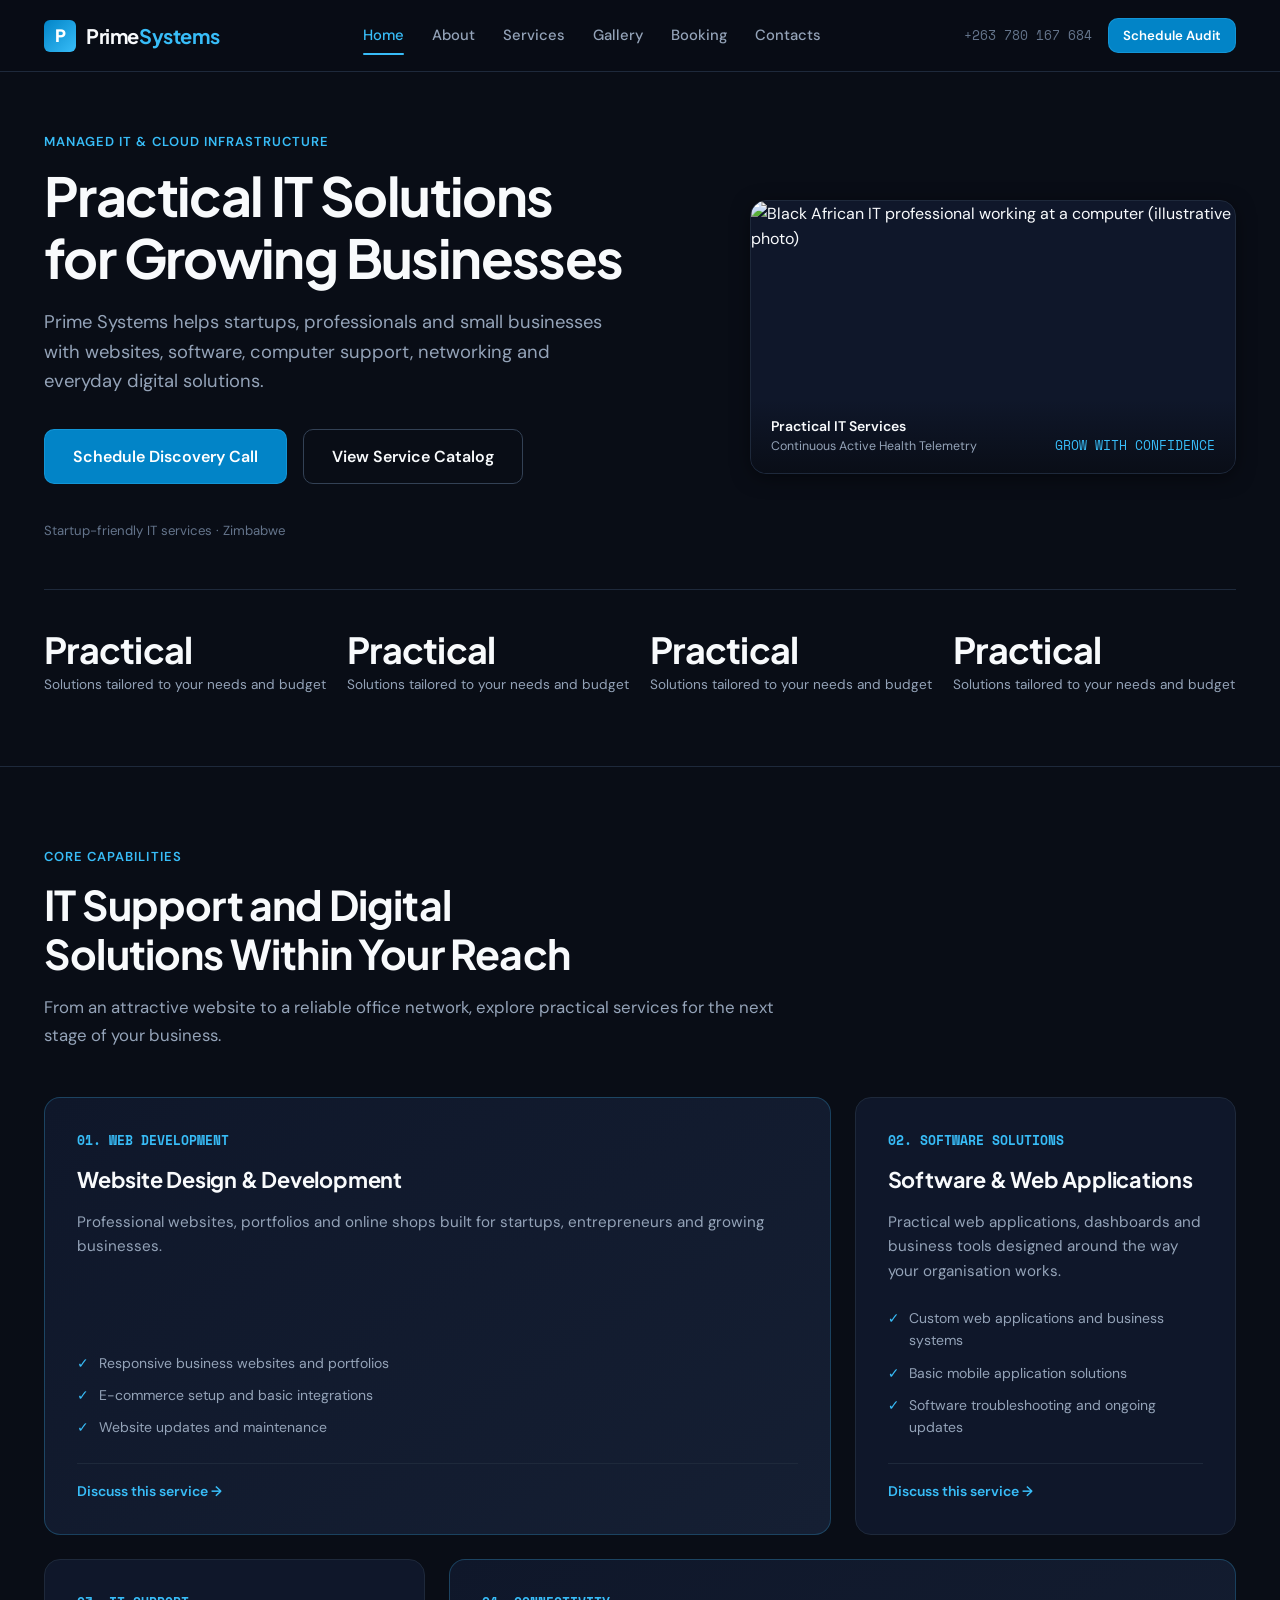
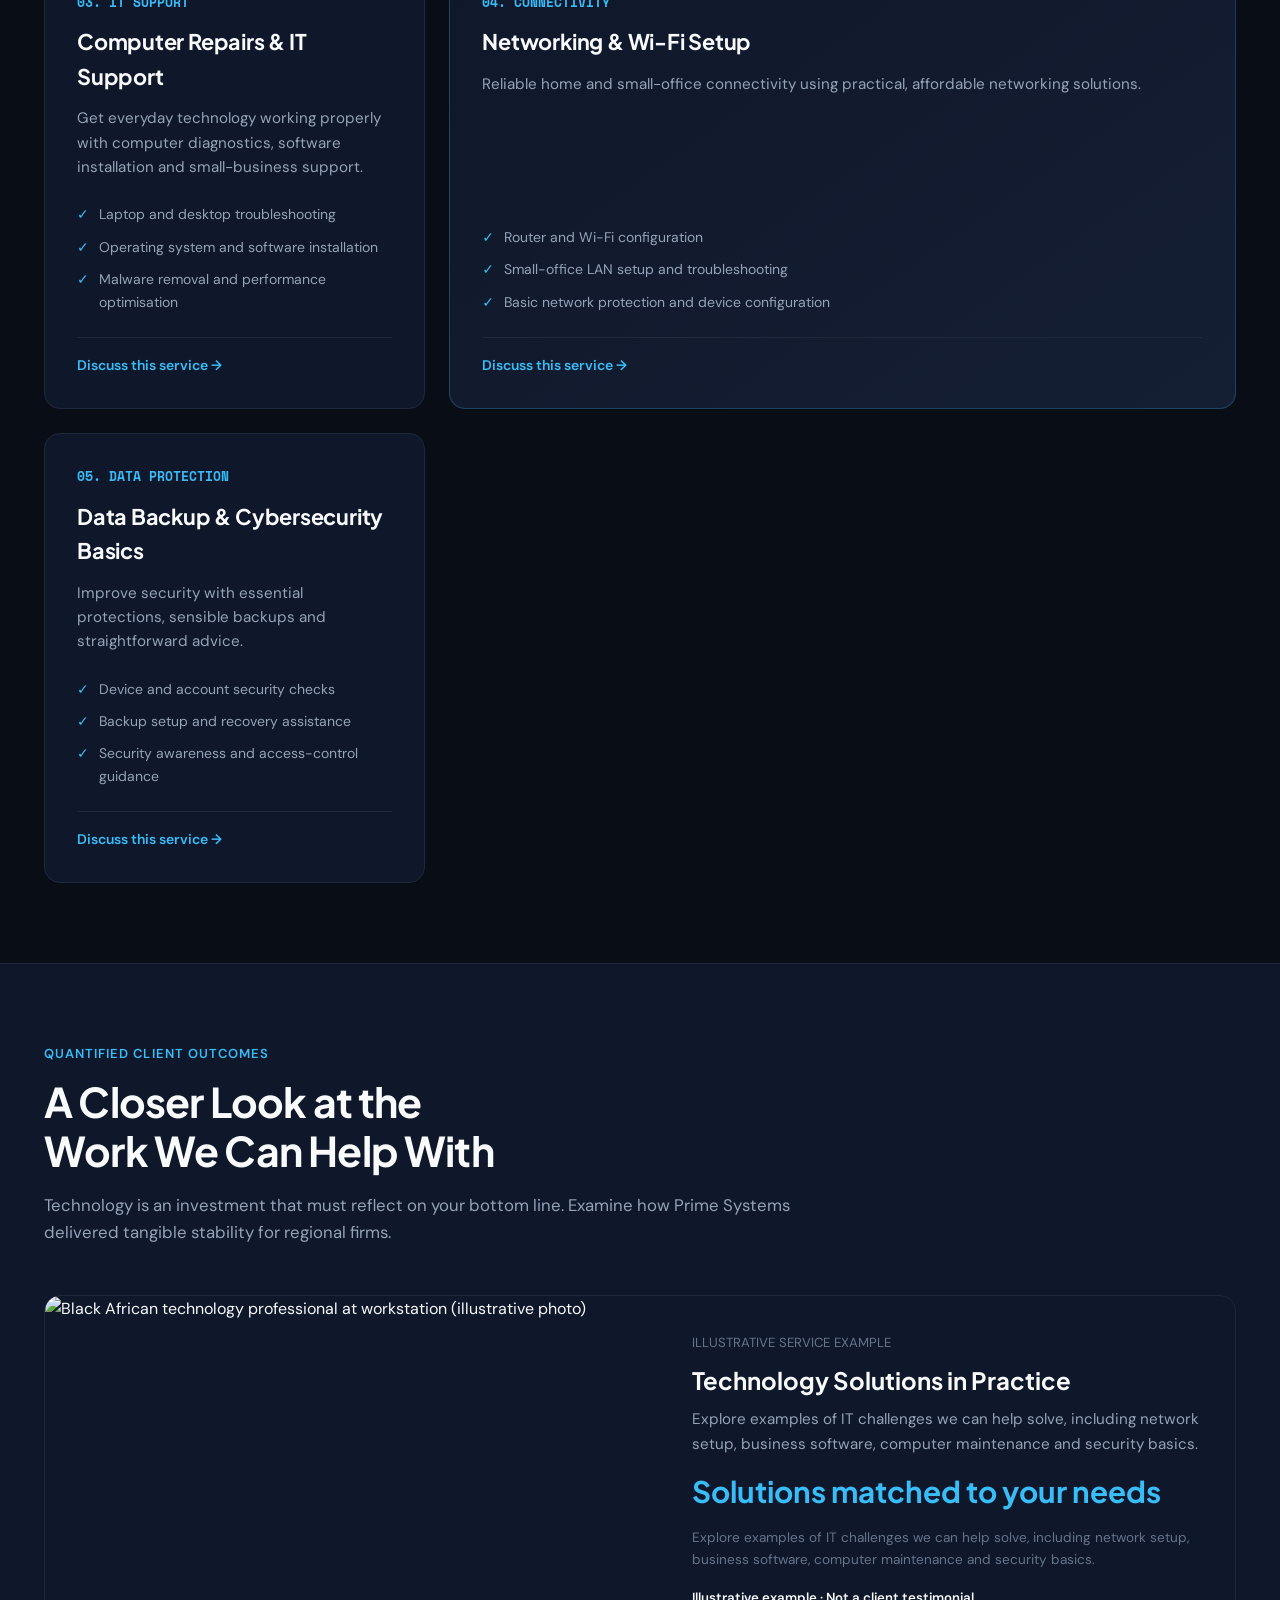
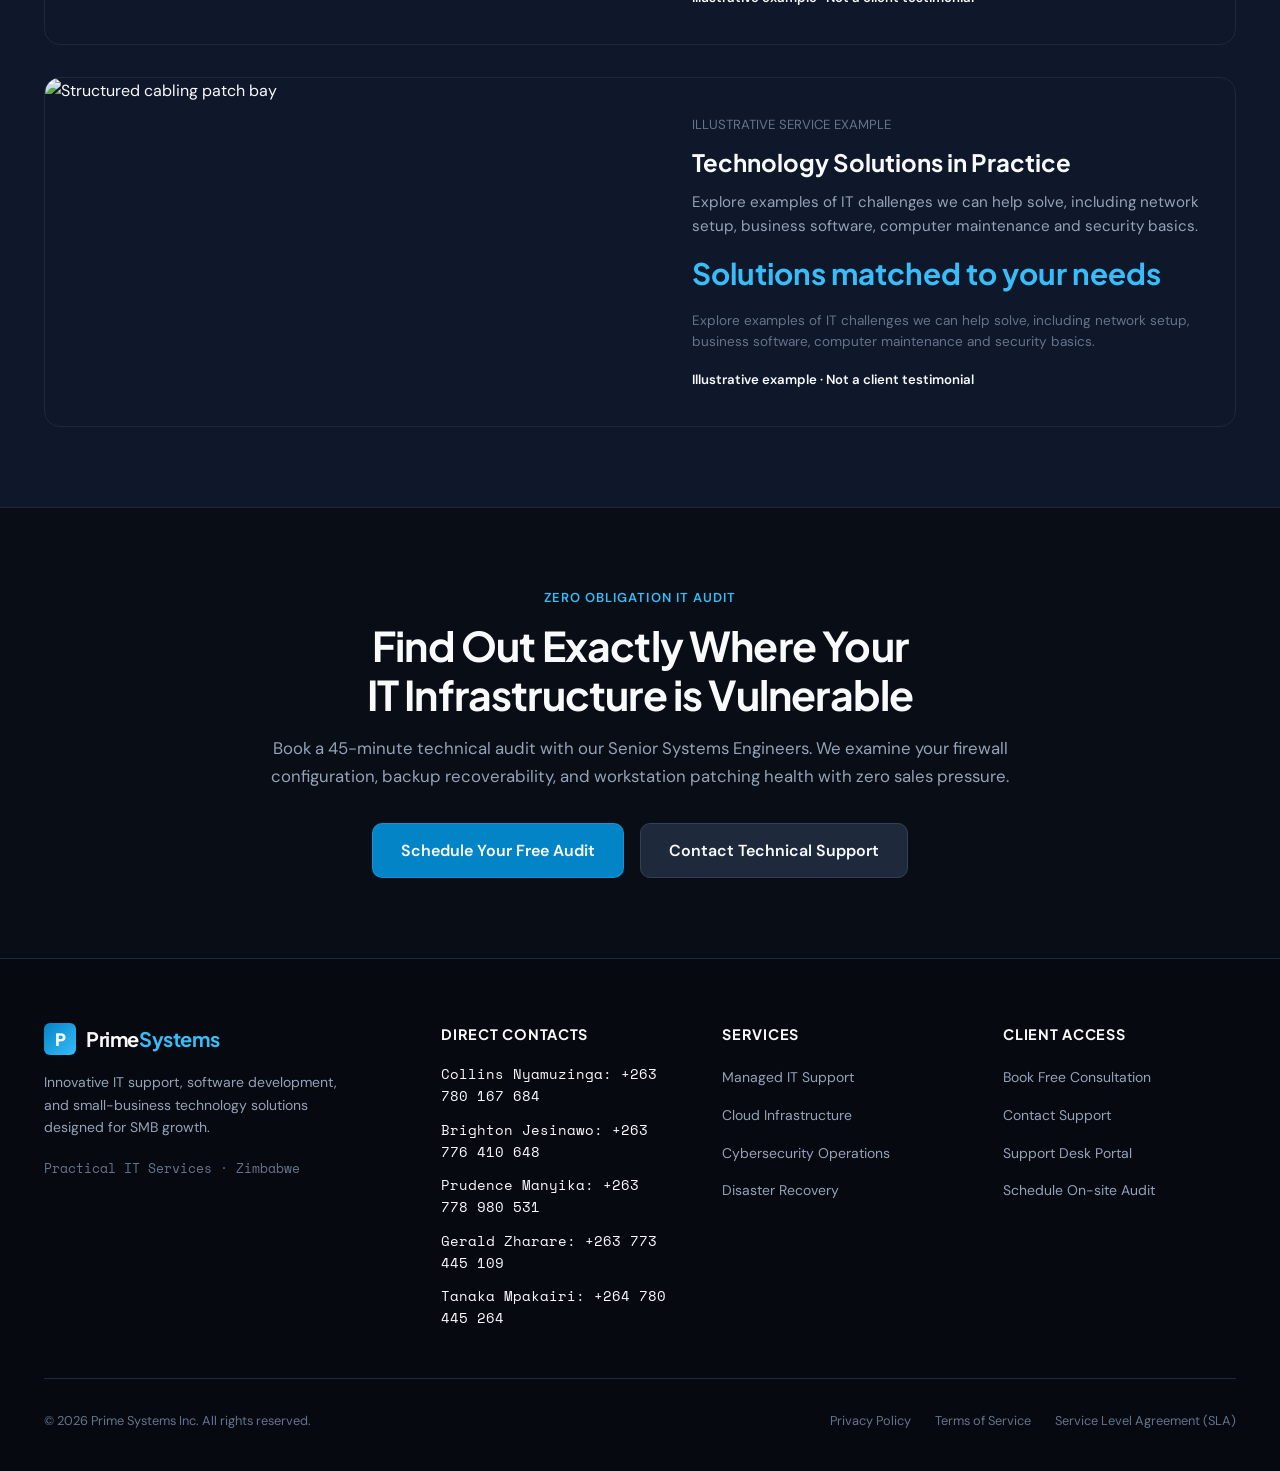
==== commit 974f847b: "Updated  homepage index.html" ====
--- a/index.html
+++ b/index.html
@@ -65,7 +65,7 @@
 <div class="hero-meta-proof">Startup-friendly IT services · Zimbabwe</div>
 </div>
 <div class="hero-media-wrapper">
-<img alt="Black African IT professional working at a computer (illustrative photo)" class="hero-media-img" fetchpriority="high" src="Images/african_it_team.jpg"/>
+<img alt="Black African IT professional working at a computer (illustrative photo)" class="hero-media-img" fetchpriority="high" src="images/african_it_team.jpg"/>
 <div class="media-caption-overlay">
 <div>
 <div class="media-caption-title">Practical IT Services</div>
@@ -170,7 +170,7 @@
           </p>
 </div>
 <div class="case-study-card">
-<img alt="Black African technology professional at workstation (illustrative photo)" class="case-study-img" loading="lazy" src="Images/african_security.jpg"/>
+<img alt="Black African technology professional at workstation (illustrative photo)" class="case-study-img" loading="lazy" src="images/african_security.jpg"/>
 <div class="case-study-content">
 <div class="case-study-meta">ILLUSTRATIVE SERVICE EXAMPLE</div>
 <h3 style="font-family: var(--font-display); font-size: 1.5rem; color: var(--color-text-primary); margin-bottom: 8px;">Technology Solutions in Practice</h3>
@@ -182,7 +182,7 @@
 </div>
 <!-- Second Case Study -->
 <div class="case-study-card" style="margin-bottom: 0;">
-<img alt="Structured cabling patch bay" class="case-study-img" loading="lazy" src="Images/gallery_network_rack.jpg"/>
+<img alt="Structured cabling patch bay" class="case-study-img" loading="lazy" src="images/gallery_network_rack.jpg"/>
 <div class="case-study-content">
 <div class="case-study-meta">ILLUSTRATIVE SERVICE EXAMPLE</div>
 <h3 style="font-family: var(--font-display); font-size: 1.5rem; color: var(--color-text-primary); margin-bottom: 8px;">Technology Solutions in Practice</h3>
@@ -278,4 +278,3 @@
   </script>
 </body>
 </html>
-
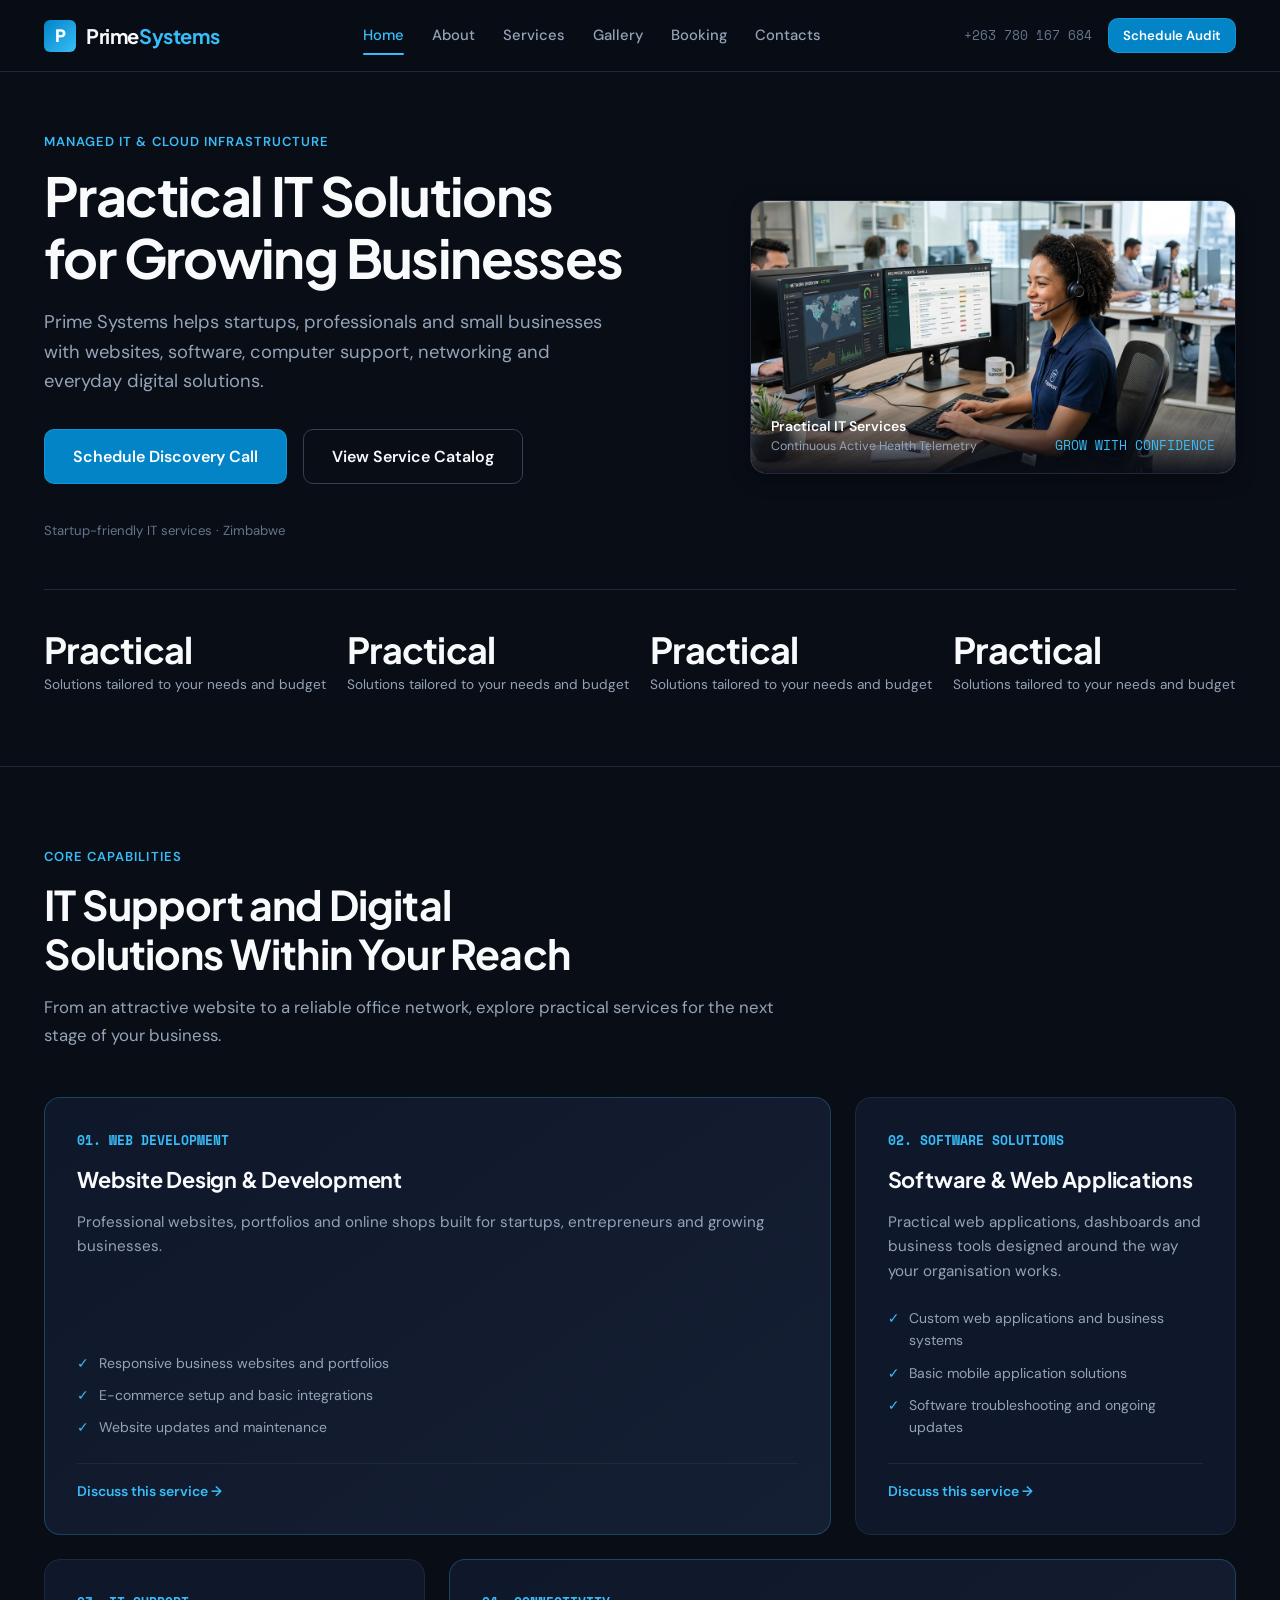
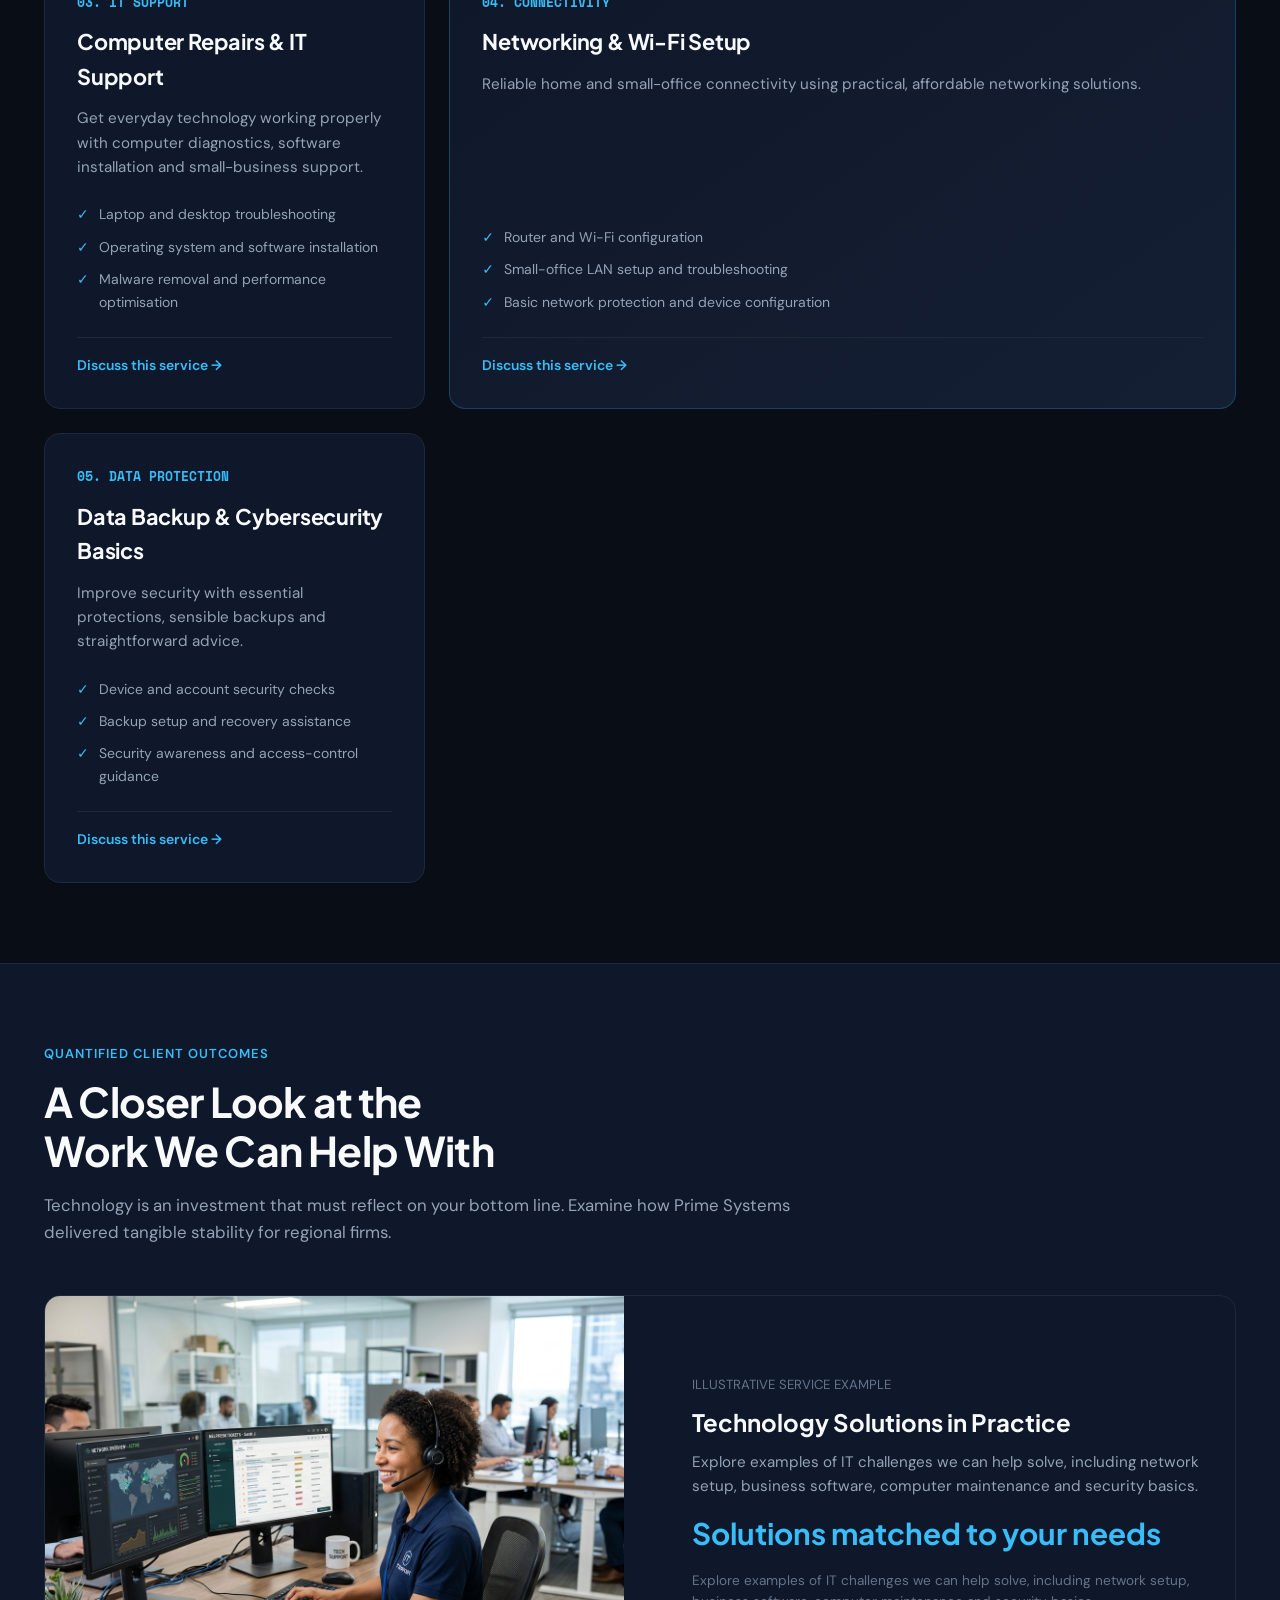
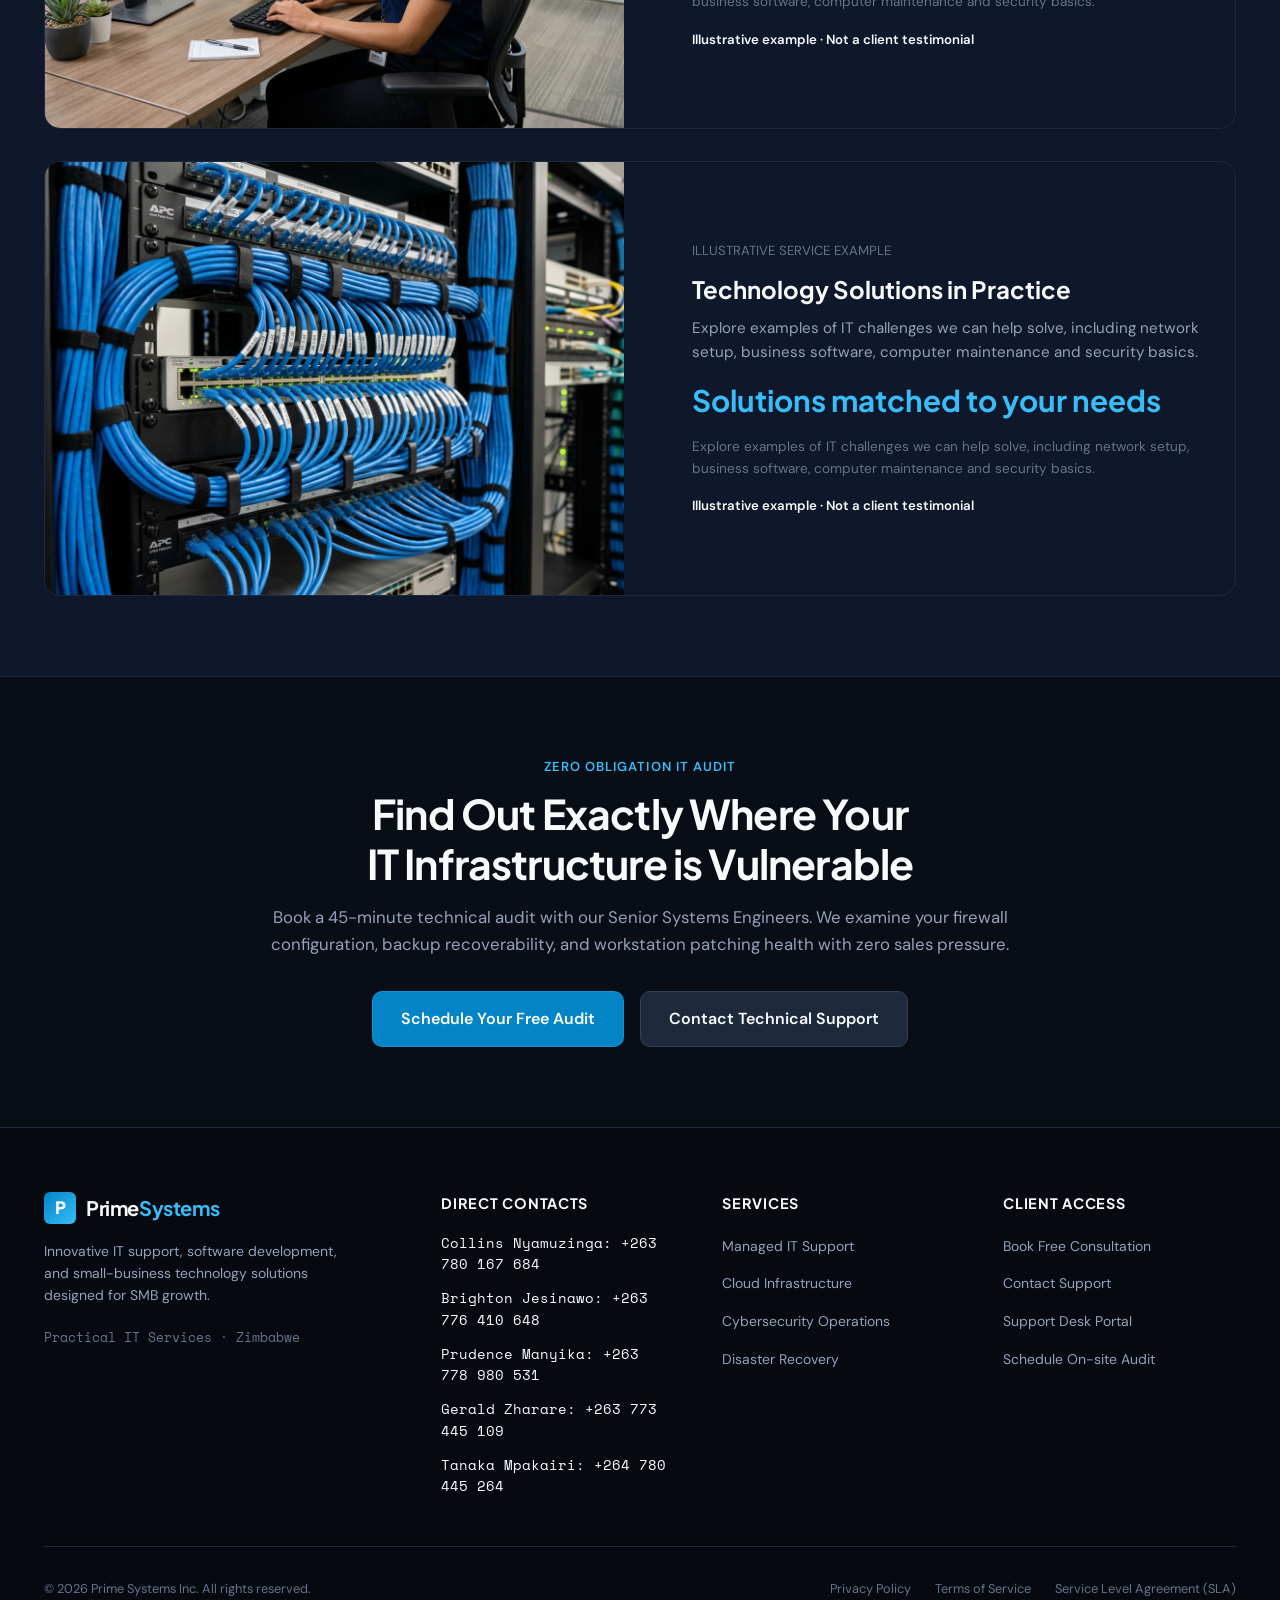
==== commit 0ddad849: "Remove contacts directory page" ====
--- a/index.html
+++ b/index.html
@@ -30,7 +30,7 @@
 <a class="nav-link" href="services.html">Services</a>
 <a class="nav-link" href="gallery.html">Gallery</a>
 <a class="nav-link" href="booking.html">Booking</a>
-<a class="nav-link" href="contacts.html">Contacts</a>
+<a class="nav-link" href="contact.html">Contacts</a>
 </nav>
 <!-- Zone 3: Primary Action & Direct Contact -->
 <div class="nav-actions">
@@ -65,7 +65,7 @@
 <div class="hero-meta-proof">Startup-friendly IT services · Zimbabwe</div>
 </div>
 <div class="hero-media-wrapper">
-<img alt="Black African IT professional working at a computer (illustrative photo)" class="hero-media-img" fetchpriority="high" src="images/african_it_team.jpg"/>
+<img alt="Black African IT professional working at a computer (illustrative photo)" class="hero-media-img" fetchpriority="high" src="Images/african_it_team.jpg"/>
 <div class="media-caption-overlay">
 <div>
 <div class="media-caption-title">Practical IT Services</div>
@@ -170,7 +170,7 @@
           </p>
 </div>
 <div class="case-study-card">
-<img alt="Black African technology professional at workstation (illustrative photo)" class="case-study-img" loading="lazy" src="images/african_security.jpg"/>
+<img alt="Black African technology professional at workstation (illustrative photo)" class="case-study-img" loading="lazy" src="Images/african_security.jpg"/>
 <div class="case-study-content">
 <div class="case-study-meta">ILLUSTRATIVE SERVICE EXAMPLE</div>
 <h3 style="font-family: var(--font-display); font-size: 1.5rem; color: var(--color-text-primary); margin-bottom: 8px;">Technology Solutions in Practice</h3>
@@ -182,7 +182,7 @@
 </div>
 <!-- Second Case Study -->
 <div class="case-study-card" style="margin-bottom: 0;">
-<img alt="Structured cabling patch bay" class="case-study-img" loading="lazy" src="images/gallery_network_rack.jpg"/>
+<img alt="Structured cabling patch bay" class="case-study-img" loading="lazy" src="Images/gallery_network_rack.jpg"/>
 <div class="case-study-content">
 <div class="case-study-meta">ILLUSTRATIVE SERVICE EXAMPLE</div>
 <h3 style="font-family: var(--font-display); font-size: 1.5rem; color: var(--color-text-primary); margin-bottom: 8px;">Technology Solutions in Practice</h3>
@@ -204,7 +204,7 @@
         </p>
 <div style="display: flex; justify-content: center; gap: 16px; flex-wrap: wrap;">
 <a class="btn btn-primary btn-lg" href="booking.html">Schedule Your Free Audit</a>
-<a class="btn btn-secondary btn-lg" href="contacts.html">Contact Technical Support</a>
+<a class="btn btn-secondary btn-lg" href="contact.html">Contact Technical Support</a>
 </div>
 </div>
 </section>
@@ -250,8 +250,8 @@
 <h4 class="footer-column-title">Client Access</h4>
 <ul class="footer-links">
 <li><a class="footer-link" href="booking.html">Book Free Consultation</a></li>
-<li><a class="footer-link" href="contacts.html">Contact Support</a></li>
-<li><a class="footer-link" href="contacts.html">Support Desk Portal</a></li>
+<li><a class="footer-link" href="contact.html">Contact Support</a></li>
+<li><a class="footer-link" href="contact.html">Support Desk Portal</a></li>
 <li><a class="footer-link" href="booking.html">Schedule On-site Audit</a></li>
 </ul>
 </div>
@@ -278,3 +278,5 @@
   </script>
 </body>
 </html>
+
+
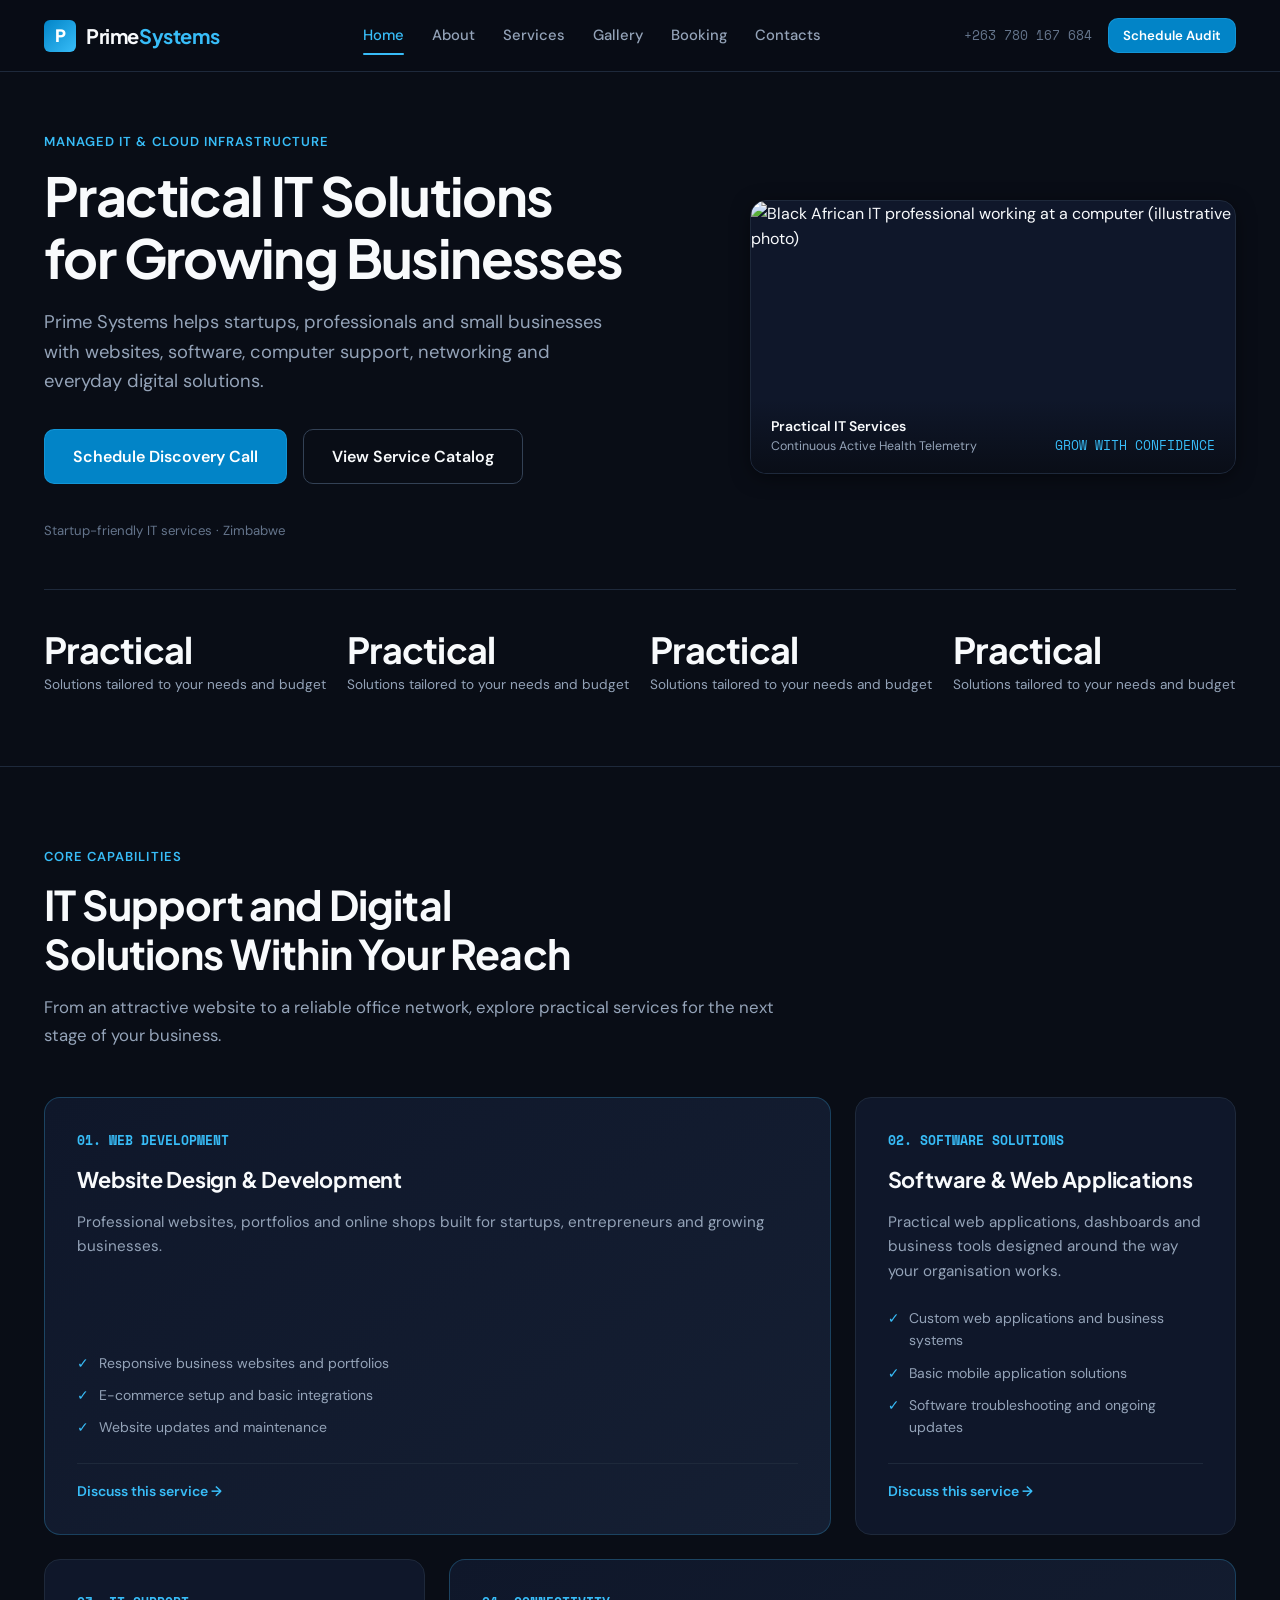
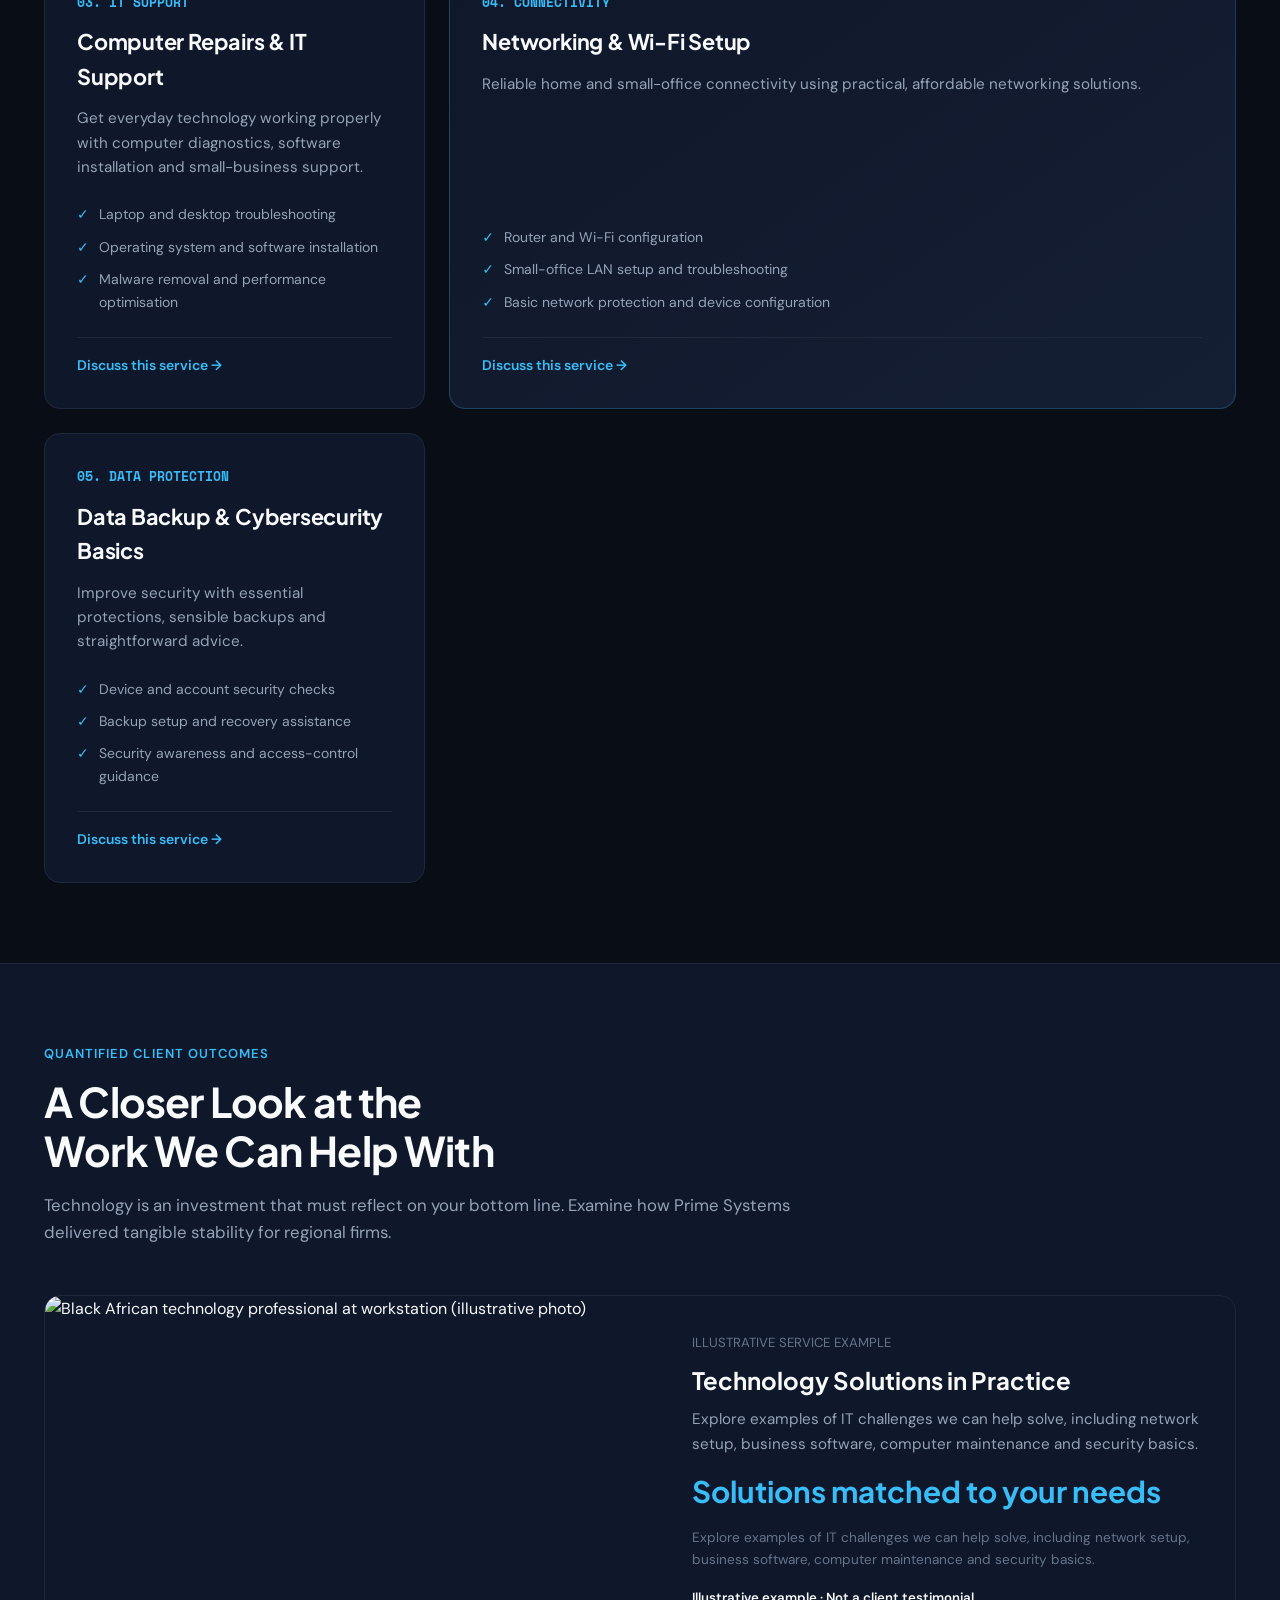
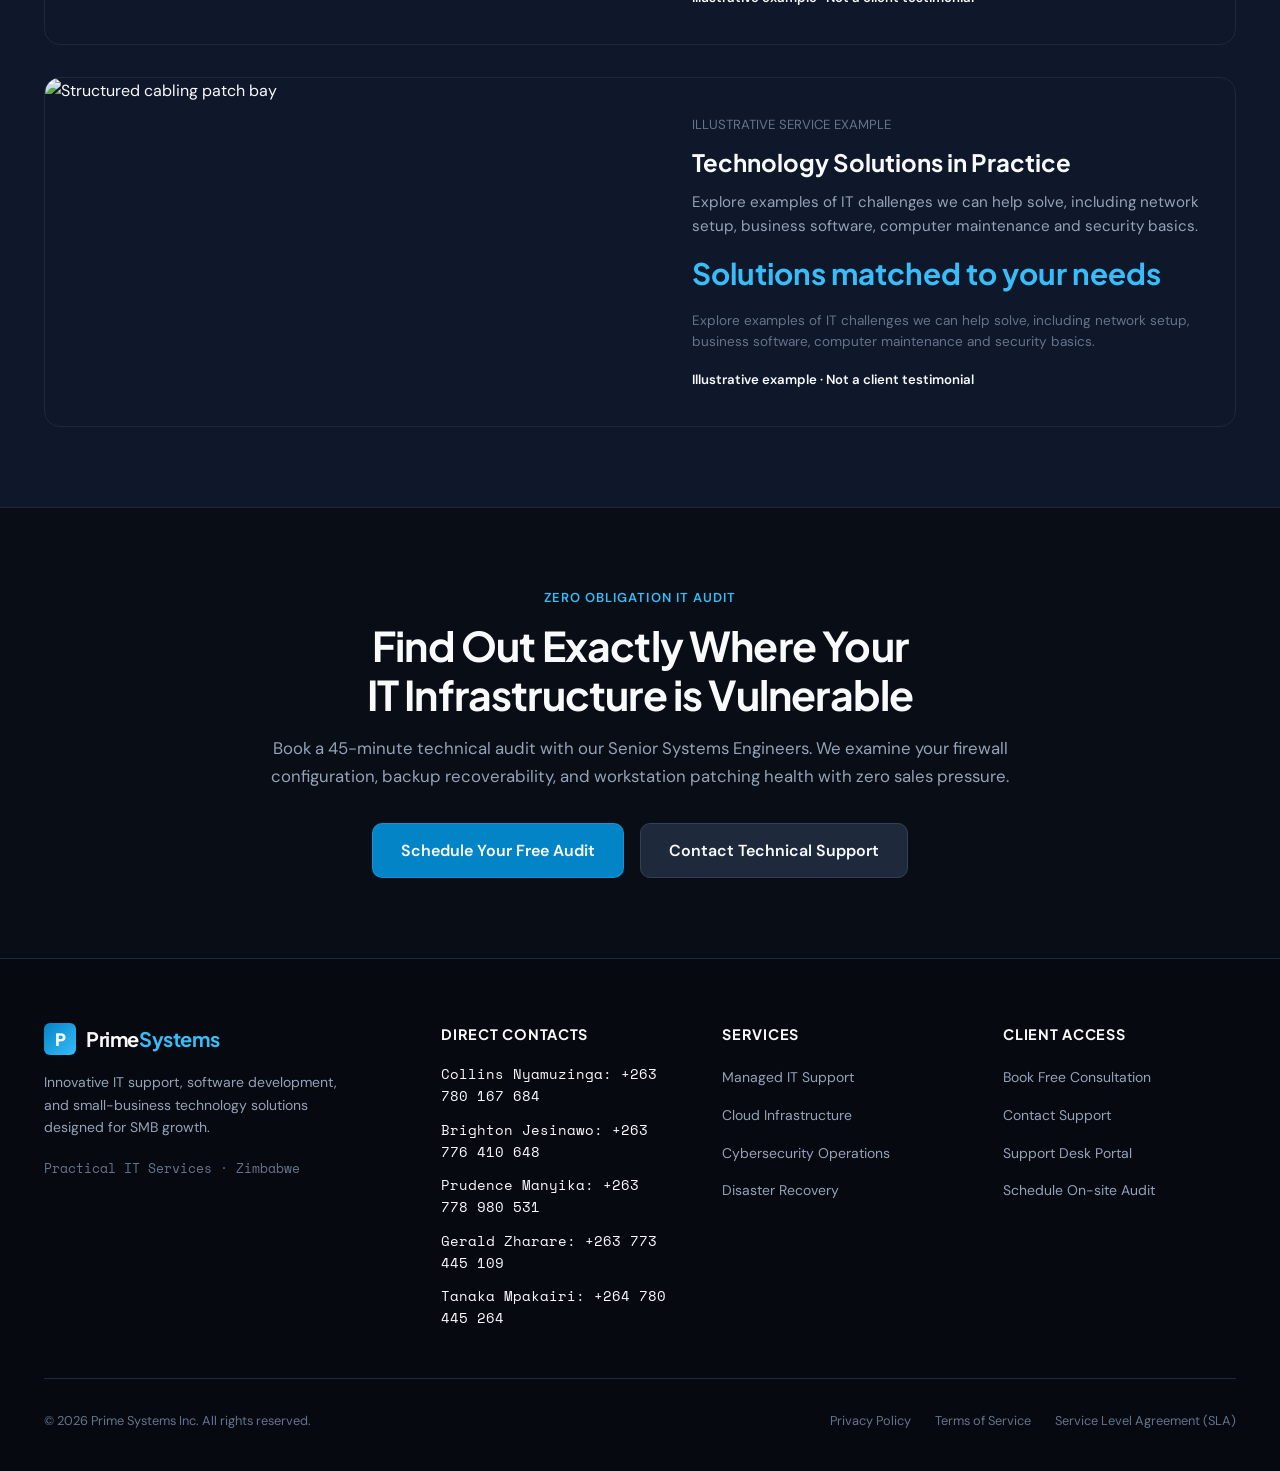
==== commit bbe8d2d2: "Merge branch 'main' into homepage-index-update" ====
--- a/index.html
+++ b/index.html
@@ -65,7 +65,7 @@
 <div class="hero-meta-proof">Startup-friendly IT services · Zimbabwe</div>
 </div>
 <div class="hero-media-wrapper">
-<img alt="Black African IT professional working at a computer (illustrative photo)" class="hero-media-img" fetchpriority="high" src="Images/african_it_team.jpg"/>
+<img alt="Black African IT professional working at a computer (illustrative photo)" class="hero-media-img" fetchpriority="high" src="images/african_it_team.jpg"/>
 <div class="media-caption-overlay">
 <div>
 <div class="media-caption-title">Practical IT Services</div>
@@ -170,7 +170,7 @@
           </p>
 </div>
 <div class="case-study-card">
-<img alt="Black African technology professional at workstation (illustrative photo)" class="case-study-img" loading="lazy" src="Images/african_security.jpg"/>
+<img alt="Black African technology professional at workstation (illustrative photo)" class="case-study-img" loading="lazy" src="images/african_security.jpg"/>
 <div class="case-study-content">
 <div class="case-study-meta">ILLUSTRATIVE SERVICE EXAMPLE</div>
 <h3 style="font-family: var(--font-display); font-size: 1.5rem; color: var(--color-text-primary); margin-bottom: 8px;">Technology Solutions in Practice</h3>
@@ -182,7 +182,7 @@
 </div>
 <!-- Second Case Study -->
 <div class="case-study-card" style="margin-bottom: 0;">
-<img alt="Structured cabling patch bay" class="case-study-img" loading="lazy" src="Images/gallery_network_rack.jpg"/>
+<img alt="Structured cabling patch bay" class="case-study-img" loading="lazy" src="images/gallery_network_rack.jpg"/>
 <div class="case-study-content">
 <div class="case-study-meta">ILLUSTRATIVE SERVICE EXAMPLE</div>
 <h3 style="font-family: var(--font-display); font-size: 1.5rem; color: var(--color-text-primary); margin-bottom: 8px;">Technology Solutions in Practice</h3>
@@ -278,5 +278,3 @@
   </script>
 </body>
 </html>
-
-
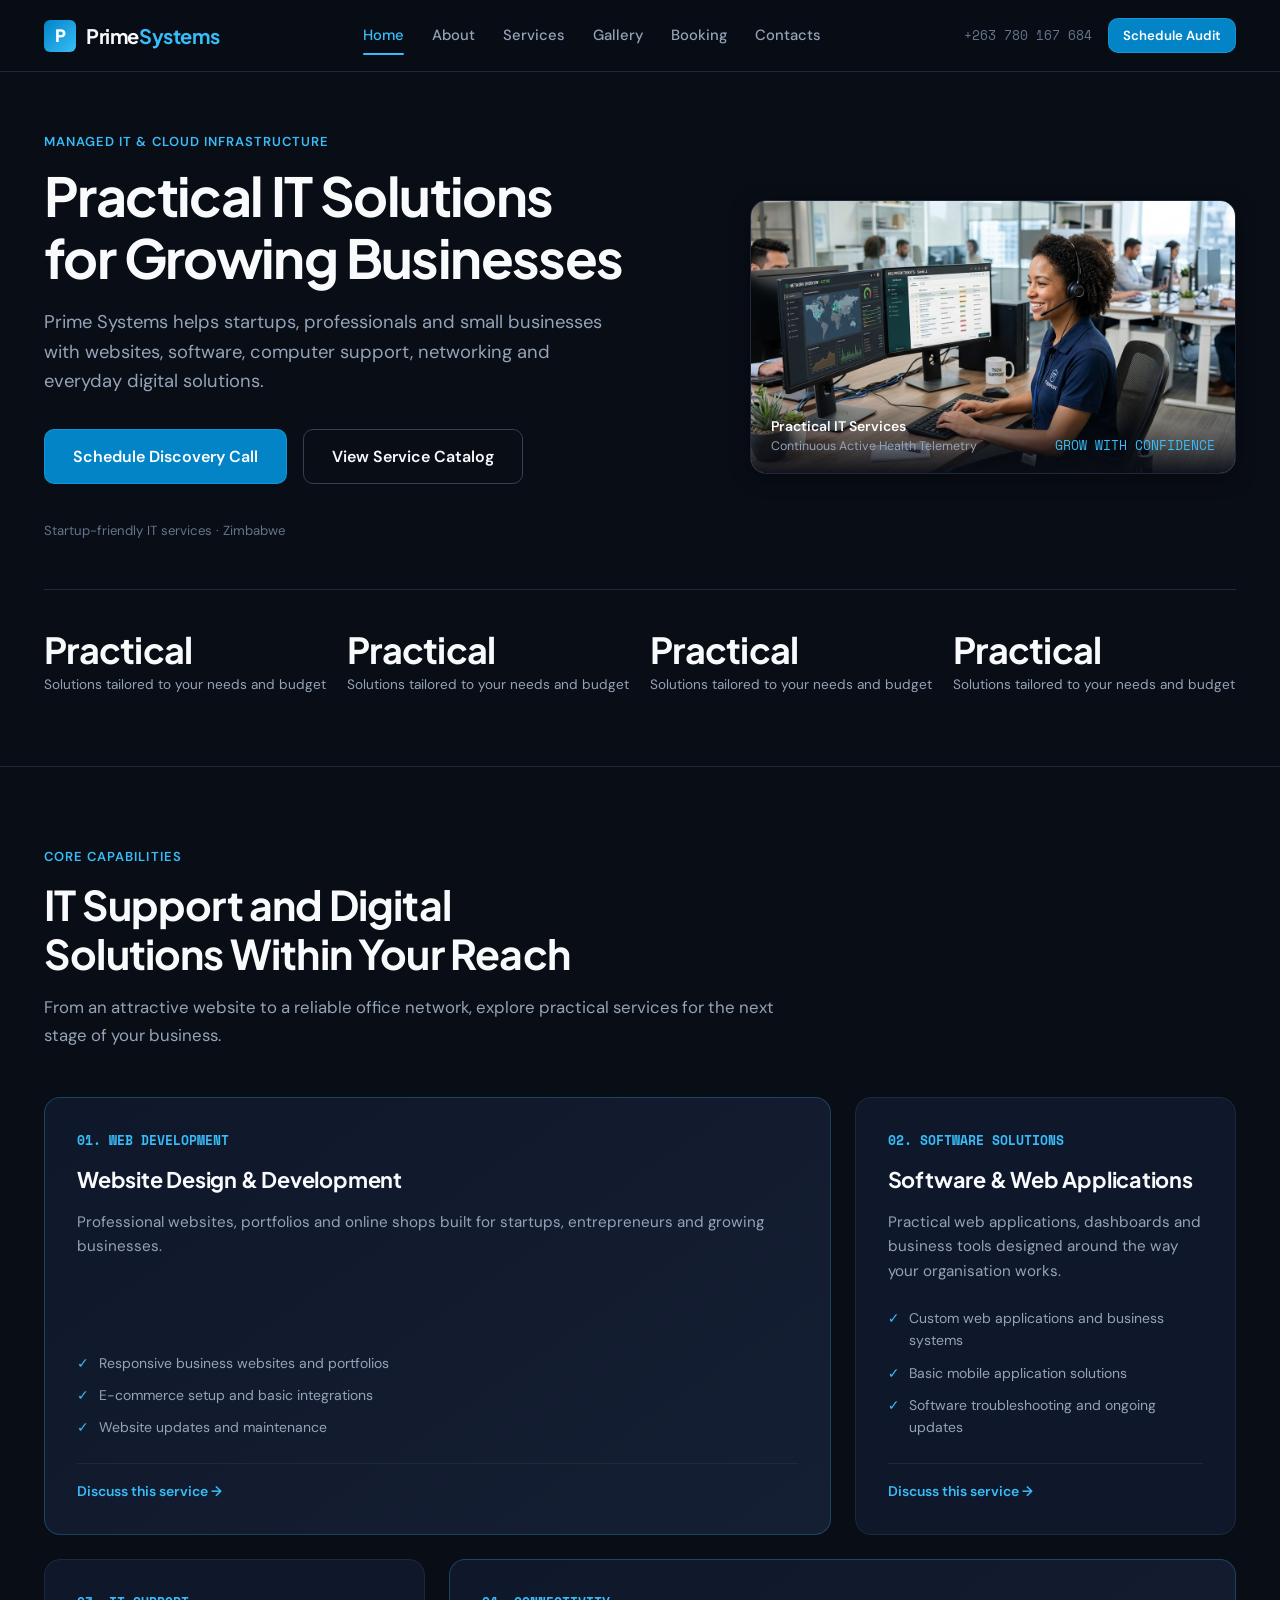
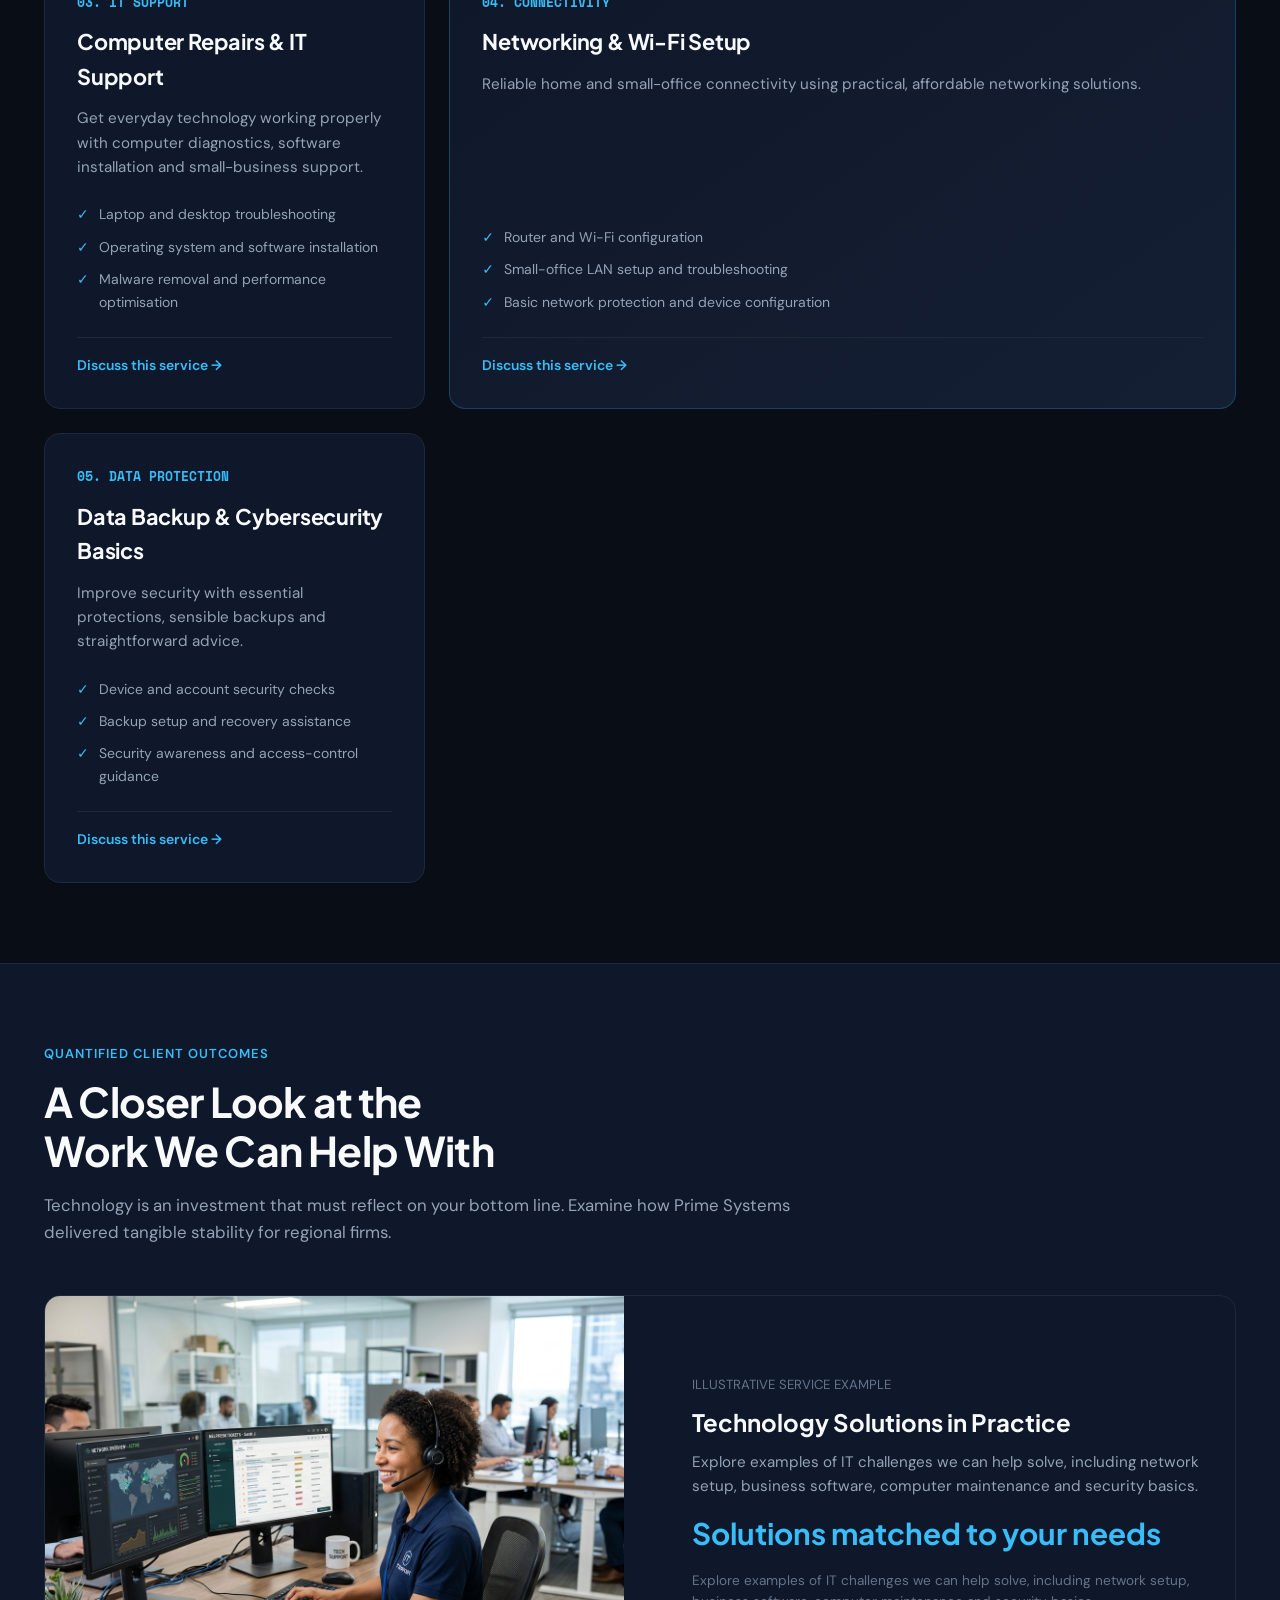
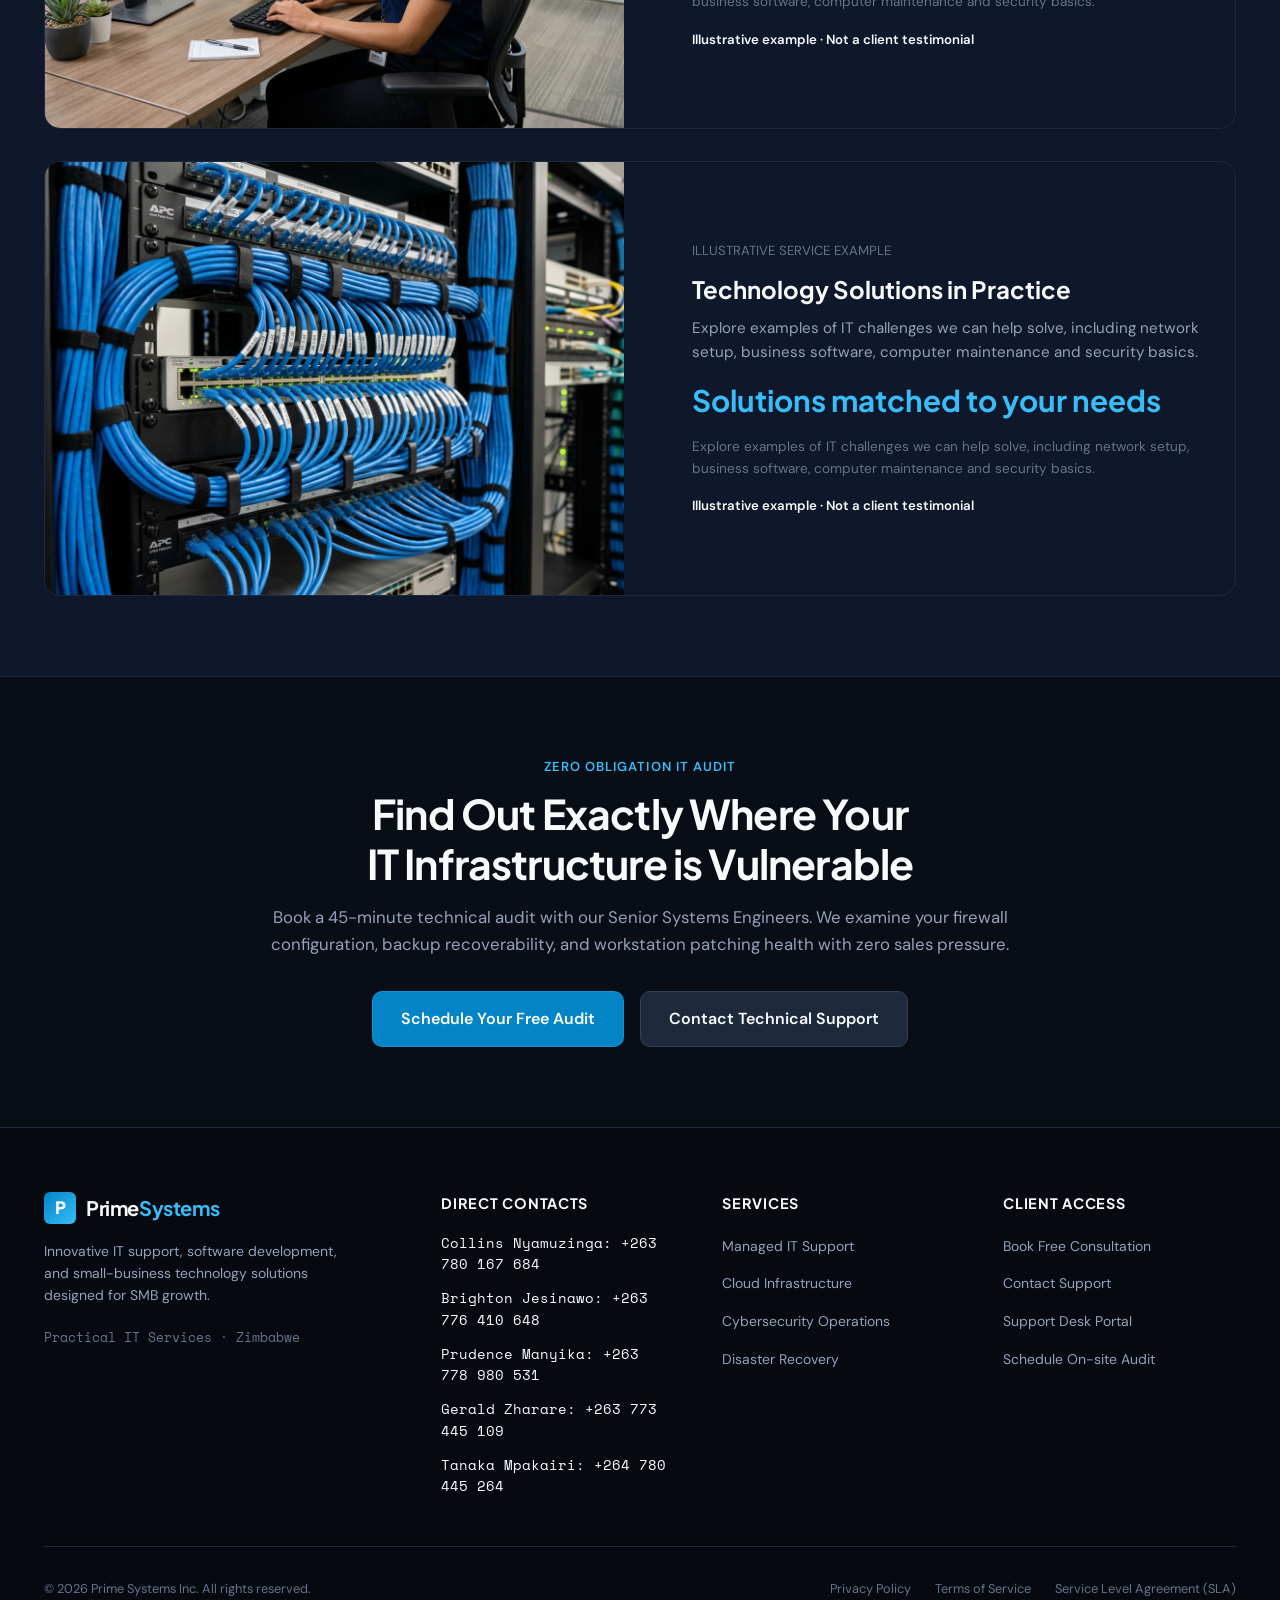
==== commit 0963d5c6: "Revert "Remove contacts directory page" This reverts commit 0ddad849dab4e77818383d2058251066318932e2" ====
--- a/index.html
+++ b/index.html
@@ -30,7 +30,7 @@
 <a class="nav-link" href="services.html">Services</a>
 <a class="nav-link" href="gallery.html">Gallery</a>
 <a class="nav-link" href="booking.html">Booking</a>
-<a class="nav-link" href="contact.html">Contacts</a>
+<a class="nav-link" href="contacts.html">Contacts</a>
 </nav>
 <!-- Zone 3: Primary Action & Direct Contact -->
 <div class="nav-actions">
@@ -65,7 +65,7 @@
 <div class="hero-meta-proof">Startup-friendly IT services · Zimbabwe</div>
 </div>
 <div class="hero-media-wrapper">
-<img alt="Black African IT professional working at a computer (illustrative photo)" class="hero-media-img" fetchpriority="high" src="images/african_it_team.jpg"/>
+<img alt="Black African IT professional working at a computer (illustrative photo)" class="hero-media-img" fetchpriority="high" src="Images/african_it_team.jpg"/>
 <div class="media-caption-overlay">
 <div>
 <div class="media-caption-title">Practical IT Services</div>
@@ -170,7 +170,7 @@
           </p>
 </div>
 <div class="case-study-card">
-<img alt="Black African technology professional at workstation (illustrative photo)" class="case-study-img" loading="lazy" src="images/african_security.jpg"/>
+<img alt="Black African technology professional at workstation (illustrative photo)" class="case-study-img" loading="lazy" src="Images/african_security.jpg"/>
 <div class="case-study-content">
 <div class="case-study-meta">ILLUSTRATIVE SERVICE EXAMPLE</div>
 <h3 style="font-family: var(--font-display); font-size: 1.5rem; color: var(--color-text-primary); margin-bottom: 8px;">Technology Solutions in Practice</h3>
@@ -182,7 +182,7 @@
 </div>
 <!-- Second Case Study -->
 <div class="case-study-card" style="margin-bottom: 0;">
-<img alt="Structured cabling patch bay" class="case-study-img" loading="lazy" src="images/gallery_network_rack.jpg"/>
+<img alt="Structured cabling patch bay" class="case-study-img" loading="lazy" src="Images/gallery_network_rack.jpg"/>
 <div class="case-study-content">
 <div class="case-study-meta">ILLUSTRATIVE SERVICE EXAMPLE</div>
 <h3 style="font-family: var(--font-display); font-size: 1.5rem; color: var(--color-text-primary); margin-bottom: 8px;">Technology Solutions in Practice</h3>
@@ -204,7 +204,7 @@
         </p>
 <div style="display: flex; justify-content: center; gap: 16px; flex-wrap: wrap;">
 <a class="btn btn-primary btn-lg" href="booking.html">Schedule Your Free Audit</a>
-<a class="btn btn-secondary btn-lg" href="contact.html">Contact Technical Support</a>
+<a class="btn btn-secondary btn-lg" href="contacts.html">Contact Technical Support</a>
 </div>
 </div>
 </section>
@@ -250,8 +250,8 @@
 <h4 class="footer-column-title">Client Access</h4>
 <ul class="footer-links">
 <li><a class="footer-link" href="booking.html">Book Free Consultation</a></li>
-<li><a class="footer-link" href="contact.html">Contact Support</a></li>
-<li><a class="footer-link" href="contact.html">Support Desk Portal</a></li>
+<li><a class="footer-link" href="contacts.html">Contact Support</a></li>
+<li><a class="footer-link" href="contacts.html">Support Desk Portal</a></li>
 <li><a class="footer-link" href="booking.html">Schedule On-site Audit</a></li>
 </ul>
 </div>
@@ -278,3 +278,4 @@
   </script>
 </body>
 </html>
+
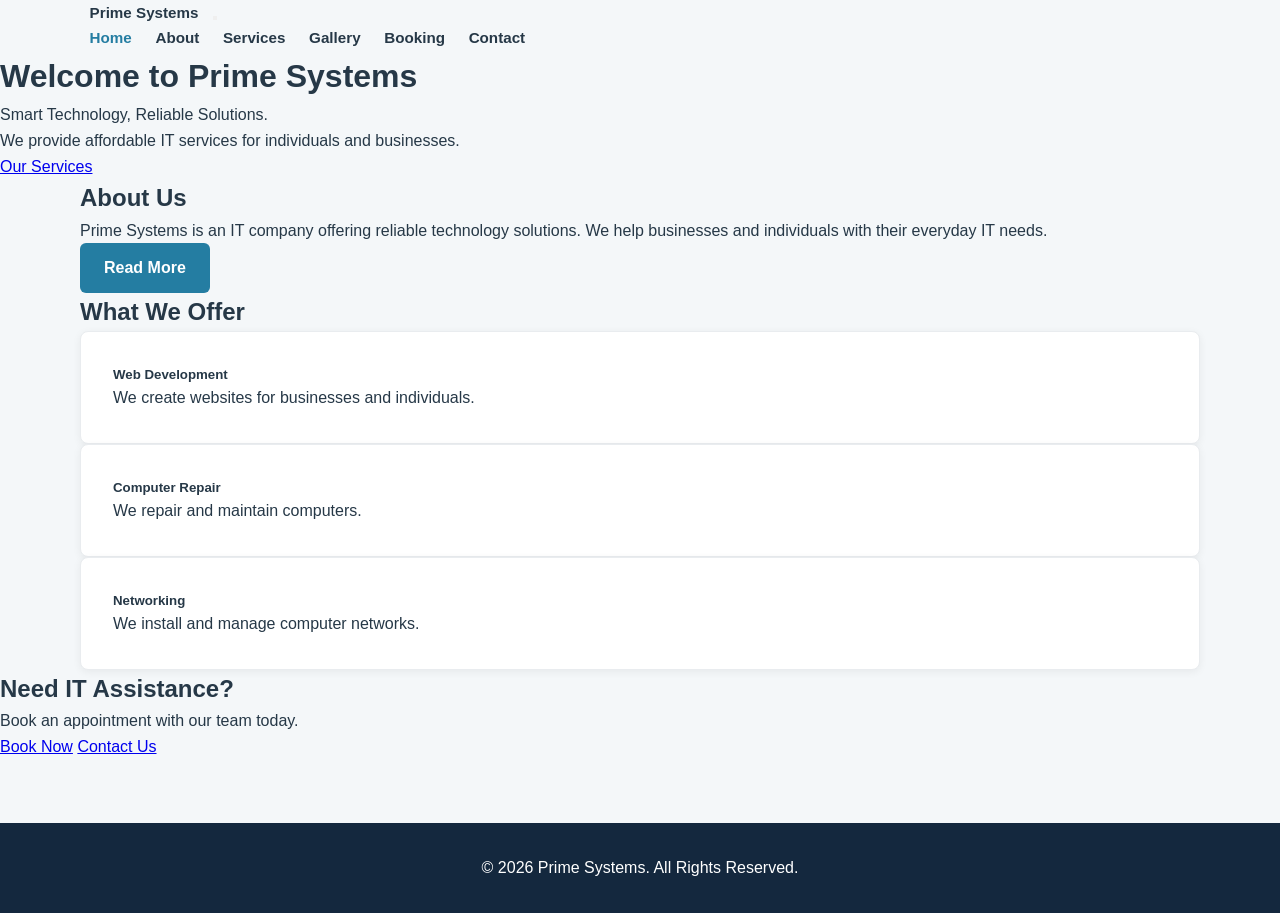
==== commit 91165be7: "Revert "Update Prime Systems website and contacts page" This reverts commit 6219d663d4087b3df3429f45" ====
--- a/index.html
+++ b/index.html
@@ -1,281 +1,102 @@
 <!DOCTYPE html>
+<HTML>
+    <head>
 
-<html lang="en">
-<head>
-<meta charset="utf-8"/>
-<meta content="width=device-width, initial-scale=1.0" name="viewport"/>
-<title>Prime Systems - Modern IT Solutions &amp; Managed Services for SMBs</title>
-<meta content="Prime Systems offers practical website development, software, computer support, networking and other IT services for growing businesses in Zimbabwe." name="description"/>
-<link href="styles.css" rel="stylesheet"/>
-<link href="https://fonts.googleapis.com" rel="preconnect"/>
-<link crossorigin="" href="https://fonts.gstatic.com" rel="preconnect"/>
-<link href="https://fonts.googleapis.com/css2?family=DM+Sans:ital,opsz,wght@0,9..40,400..700;1,9..40,400..700&amp;family=Plus+Jakarta+Sans:ital,wght@0,300..800;1,300..800&amp;family=Space+Mono:wght@400;700&amp;display=swap" rel="stylesheet"/>
+    <meta charset="UTF-8">
+    <meta name="viewport" content="width=device-width, initial-scale=1.0">
+    <title>Prime Systems | Home</title>
+    
+
+   <link rel="stylesheet" href="style.css">
+
 </head>
 <body>
-<!-- ======================================================================
-       REUSABLE NAVIGATION BAR
-       Strict 3-Zone Contract: [Brand Wordmark] - [Nav Links] - [Primary CTA]
-       ====================================================================== -->
-<header class="site-header">
-<div class="container nav-container">
-<!-- Zone 1: Single Text Element Wordmark -->
-<a aria-label="Prime Systems Homepage" class="brand-zone" href="index.html">
-<div class="brand-logo-icon">P</div>
-<div class="brand-title">Prime<span>Systems</span></div>
-</a>
-<!-- Zone 2: Navigation Links -->
-<nav aria-label="Main Navigation" class="nav-menu" id="primary-nav">
-<a aria-current="page" class="nav-link active" href="index.html">Home</a>
-<a class="nav-link" href="about.html">About</a>
-<a class="nav-link" href="services.html">Services</a>
-<a class="nav-link" href="gallery.html">Gallery</a>
-<a class="nav-link" href="booking.html">Booking</a>
-<a class="nav-link" href="contacts.html">Contacts</a>
-</nav>
-<!-- Zone 3: Primary Action & Direct Contact -->
-<div class="nav-actions">
-<a class="nav-contact-hint tabular-nums" href="tel:+263780167684">+263 780 167 684</a>
-<a class="btn btn-primary btn-sm" href="booking.html">Schedule Audit</a>
-</div>
-<!-- Mobile Hamburger Toggle -->
-<button aria-expanded="false" aria-label="Toggle navigation menu" class="mobile-nav-toggle" id="mobile-toggle">
-<svg fill="none" height="24" stroke="currentColor" stroke-linecap="round" stroke-linejoin="round" stroke-width="2" viewbox="0 0 24 24" width="24">
-<line x1="3" x2="21" y1="12" y2="12"></line>
-<line x1="3" x2="21" y1="6" y2="6"></line>
-<line x1="3" x2="21" y1="18" y2="18"></line>
-</svg>
-</button>
-</div>
-</header>
-<!-- ======================================================================
-       MAIN CONTENT: INDEX (HOME)
-       ====================================================================== -->
-<main id="main-content">
-<!-- Hero Section -->
-<section class="hero">
-<div class="container hero-grid">
-<div class="hero-content">
-<p class="section-kicker">Managed IT &amp; Cloud Infrastructure</p>
-<h1 class="hero-headline">Practical IT Solutions for Growing Businesses</h1>
-<p class="hero-subtitle">Prime Systems helps startups, professionals and small businesses with websites, software, computer support, networking and everyday digital solutions.</p>
-<div class="hero-cta-group">
-<a class="btn btn-primary btn-lg" href="booking.html">Schedule Discovery Call</a>
-<a class="btn btn-outline btn-lg" href="services.html">View Service Catalog</a>
-</div>
-<div class="hero-meta-proof">Startup-friendly IT services · Zimbabwe</div>
-</div>
-<div class="hero-media-wrapper">
-<img alt="Black African IT professional working at a computer (illustrative photo)" class="hero-media-img" fetchpriority="high" src="Images/african_it_team.jpg"/>
-<div class="media-caption-overlay">
-<div>
-<div class="media-caption-title">Practical IT Services</div>
-<div class="media-caption-sub">Continuous Active Health Telemetry</div>
-</div>
-<span class="tabular-nums" style="font-size:0.8rem; color:var(--color-accent);">GROW WITH CONFIDENCE</span>
-</div>
-</div>
-</div>
-<!-- KPI Proof Strip -->
-<div class="container">
-<div class="kpi-strip">
-<div class="kpi-item">
-<div class="kpi-metric tabular-nums">Practical</div>
-<div class="kpi-label">Solutions tailored to your needs and budget</div>
-</div>
-<div class="kpi-item">
-<div class="kpi-metric tabular-nums">Practical</div>
-<div class="kpi-label">Solutions tailored to your needs and budget</div>
-</div>
-<div class="kpi-item">
-<div class="kpi-metric tabular-nums">Practical</div>
-<div class="kpi-label">Solutions tailored to your needs and budget</div>
-</div>
-<div class="kpi-item">
-<div class="kpi-metric tabular-nums">Practical</div>
-<div class="kpi-label">Solutions tailored to your needs and budget</div>
-</div>
-</div>
-</div>
-</section>
-<!-- Core Capabilities / Bento Grid -->
-<section class="section-spacing">
-<div class="container">
-<div class="section-header">
-<p class="section-kicker">Core Capabilities</p>
-<h2 class="section-title">IT Support and Digital Solutions Within Your Reach</h2>
-<p class="section-description">From an attractive website to a reliable office network, explore practical services for the next stage of your business.</p>
-</div>
-<div class="bento-grid">
-<!-- Bento 1 (Featured span 2) -->
-<article class="card card-featured">
-<span class="card-index">01. WEB DEVELOPMENT</span>
-<h3 class="card-title">Website Design &amp; Development</h3>
-<p class="card-text">Professional websites, portfolios and online shops built for startups, entrepreneurs and growing businesses.</p>
-<div class="card-features-list"><div class="card-feature-item">Responsive business websites and portfolios</div><div class="card-feature-item">E-commerce setup and basic integrations</div><div class="card-feature-item">Website updates and maintenance</div></div>
-<div class="card-footer">
-<a class="link-arrow" href="services.html">Discuss this service →</a>
-</div>
-</article>
-<!-- Bento 2 -->
-<article class="card">
-<span class="card-index">02. SOFTWARE SOLUTIONS</span>
-<h3 class="card-title">Software &amp; Web Applications</h3>
-<p class="card-text">Practical web applications, dashboards and business tools designed around the way your organisation works.</p>
-<div class="card-features-list"><div class="card-feature-item">Custom web applications and business systems</div><div class="card-feature-item">Basic mobile application solutions</div><div class="card-feature-item">Software troubleshooting and ongoing updates</div></div>
-<div class="card-footer">
-<a class="link-arrow" href="services.html">Discuss this service →</a>
-</div>
-</article>
-<!-- Bento 3 -->
-<article class="card">
-<span class="card-index">03. IT SUPPORT</span>
-<h3 class="card-title">Computer Repairs &amp; IT Support</h3>
-<p class="card-text">Get everyday technology working properly with computer diagnostics, software installation and small-business support.</p>
-<div class="card-features-list"><div class="card-feature-item">Laptop and desktop troubleshooting</div><div class="card-feature-item">Operating system and software installation</div><div class="card-feature-item">Malware removal and performance optimisation</div></div>
-<div class="card-footer">
-<a class="link-arrow" href="services.html">Discuss this service →</a>
-</div>
-</article>
-<!-- Bento 4 (Featured span 2) -->
-<article class="card card-featured">
-<span class="card-index">04. CONNECTIVITY</span>
-<h3 class="card-title">Networking &amp; Wi-Fi Setup</h3>
-<p class="card-text">Reliable home and small-office connectivity using practical, affordable networking solutions.</p>
-<div class="card-features-list"><div class="card-feature-item">Router and Wi-Fi configuration</div><div class="card-feature-item">Small-office LAN setup and troubleshooting</div><div class="card-feature-item">Basic network protection and device configuration</div></div>
-<div class="card-footer">
-<a class="link-arrow" href="gallery.html">Discuss this service →</a>
-</div>
-</article>
-<!-- Bento 5 -->
-<article class="card">
-<span class="card-index">05. DATA PROTECTION</span>
-<h3 class="card-title">Data Backup &amp; Cybersecurity Basics</h3>
-<p class="card-text">Improve security with essential protections, sensible backups and straightforward advice.</p>
-<div class="card-features-list"><div class="card-feature-item">Device and account security checks</div><div class="card-feature-item">Backup setup and recovery assistance</div><div class="card-feature-item">Security awareness and access-control guidance</div></div>
-<div class="card-footer">
-<a class="link-arrow" href="services.html">Discuss this service →</a>
-</div>
-</article>
-</div>
-</div>
-</section>
-<!-- Case Study & Real Proof -->
-<section class="section-spacing" style="background-color: var(--color-bg-surface); border-top: 1px solid var(--color-border); border-bottom: 1px solid var(--color-border);">
-<div class="container">
-<div class="section-header">
-<p class="section-kicker">Quantified Client Outcomes</p>
-<h2 class="section-title">A Closer Look at the Work We Can Help With</h2>
-<p class="section-description">
-            Technology is an investment that must reflect on your bottom line. Examine how Prime Systems delivered tangible stability for regional firms.
-          </p>
-</div>
-<div class="case-study-card">
-<img alt="Black African technology professional at workstation (illustrative photo)" class="case-study-img" loading="lazy" src="Images/african_security.jpg"/>
-<div class="case-study-content">
-<div class="case-study-meta">ILLUSTRATIVE SERVICE EXAMPLE</div>
-<h3 style="font-family: var(--font-display); font-size: 1.5rem; color: var(--color-text-primary); margin-bottom: 8px;">Technology Solutions in Practice</h3>
-<p style="color: var(--color-text-secondary); font-size: 0.95rem; line-height: 1.6;">Explore examples of IT challenges we can help solve, including network setup, business software, computer maintenance and security basics.</p>
-<div class="case-study-metric-callout tabular-nums">Solutions matched to your needs</div>
-<p style="font-size: 0.85rem; color: var(--color-text-muted);">Explore examples of IT challenges we can help solve, including network setup, business software, computer maintenance and security basics.</p>
-<div style="margin-top: 16px; font-size: 0.825rem; font-weight: 600; color: var(--color-text-primary);">Illustrative example · Not a client testimonial</div>
-</div>
-</div>
-<!-- Second Case Study -->
-<div class="case-study-card" style="margin-bottom: 0;">
-<img alt="Structured cabling patch bay" class="case-study-img" loading="lazy" src="Images/gallery_network_rack.jpg"/>
-<div class="case-study-content">
-<div class="case-study-meta">ILLUSTRATIVE SERVICE EXAMPLE</div>
-<h3 style="font-family: var(--font-display); font-size: 1.5rem; color: var(--color-text-primary); margin-bottom: 8px;">Technology Solutions in Practice</h3>
-<p style="color: var(--color-text-secondary); font-size: 0.95rem; line-height: 1.6;">Explore examples of IT challenges we can help solve, including network setup, business software, computer maintenance and security basics.</p>
-<div class="case-study-metric-callout tabular-nums">Solutions matched to your needs</div>
-<p style="font-size: 0.85rem; color: var(--color-text-muted);">Explore examples of IT challenges we can help solve, including network setup, business software, computer maintenance and security basics.</p>
-<div style="margin-top: 16px; font-size: 0.825rem; font-weight: 600; color: var(--color-text-primary);">Illustrative example · Not a client testimonial</div>
-</div>
-</div>
-</div>
-</section>
-<!-- Call to Action Banner -->
-<section class="section-spacing">
-<div class="container" style="text-align: center; max-width: 800px;">
-<p class="section-kicker">Zero Obligation IT Audit</p>
-<h2 class="section-title">Find Out Exactly Where Your IT Infrastructure is Vulnerable</h2>
-<p class="section-description" style="margin-bottom: 32px;">
-          Book a 45-minute technical audit with our Senior Systems Engineers. We examine your firewall configuration, backup recoverability, and workstation patching health with zero sales pressure.
-        </p>
-<div style="display: flex; justify-content: center; gap: 16px; flex-wrap: wrap;">
-<a class="btn btn-primary btn-lg" href="booking.html">Schedule Your Free Audit</a>
-<a class="btn btn-secondary btn-lg" href="contacts.html">Contact Technical Support</a>
-</div>
-</div>
-</section>
-</main>
-<!-- ======================================================================
-       REUSABLE SITE FOOTER
-       ====================================================================== -->
-<footer class="site-footer">
-<div class="container">
-<div class="footer-grid">
-<div>
-<a aria-label="Prime Systems" class="brand-zone" href="index.html">
-<div class="brand-logo-icon">P</div>
-<div class="brand-title">Prime<span>Systems</span></div>
-</a>
-<p class="footer-brand-desc">
-            Innovative IT support, software development, and small-business technology solutions designed for SMB growth.
-          </p>
-<div class="tabular-nums" style="margin-top: 20px; font-size: 0.825rem; color: var(--color-text-muted);">
-            Practical IT Services · Zimbabwe
-          </div>
-</div>
-<div>
-<h4 class="footer-column-title">Direct Contacts</h4>
-<ul class="footer-links tabular-nums" style="font-size: 0.85rem;">
-<li>Collins Nyamuzinga: +263 780 167 684</li>
-<li>Brighton Jesinawo: +263 776 410 648</li>
-<li>Prudence Manyika: +263 778 980 531</li>
-<li>Gerald Zharare: +263 773 445 109</li>
-<li>Tanaka Mpakairi: +264 780 445 264</li>
-</ul>
-</div>
-<div>
-<h4 class="footer-column-title">Services</h4>
-<ul class="footer-links">
-<li><a class="footer-link" href="services.html">Managed IT Support</a></li>
-<li><a class="footer-link" href="services.html">Cloud Infrastructure</a></li>
-<li><a class="footer-link" href="services.html">Cybersecurity Operations</a></li>
-<li><a class="footer-link" href="services.html">Disaster Recovery</a></li>
-</ul>
-</div>
-<div>
-<h4 class="footer-column-title">Client Access</h4>
-<ul class="footer-links">
-<li><a class="footer-link" href="booking.html">Book Free Consultation</a></li>
-<li><a class="footer-link" href="contacts.html">Contact Support</a></li>
-<li><a class="footer-link" href="contacts.html">Support Desk Portal</a></li>
-<li><a class="footer-link" href="booking.html">Schedule On-site Audit</a></li>
-</ul>
-</div>
-</div>
-<div class="footer-bottom">
-<div>© 2026 Prime Systems Inc. All rights reserved.</div>
-<div style="display: flex; gap: 24px;">
-<span>Privacy Policy</span>
-<span>Terms of Service</span>
-<span>Service Level Agreement (SLA)</span>
-</div>
-</div>
-</div>
-</footer>
-<script>
-    const mobileToggle = document.getElementById('mobile-toggle');
-    const primaryNav = document.getElementById('primary-nav');
-    if (mobileToggle && primaryNav) {
-      mobileToggle.addEventListener('click', () => {
-        const isExpanded = primaryNav.classList.toggle('open');
-        mobileToggle.setAttribute('aria-expanded', isExpanded);
-      });
-    }
-  </script>
+
+    <!-- Navigation -->
+    <nav class="navbar navbar-expand-lg navbar-dark bg-dark">
+        <div class="container">
+            <a class="navbar-brand" href="index.html">Prime Systems</a>
+
+            <button class="navbar-toggler" type="button"
+                data-bs-toggle="collapse" data-bs-target="#menu"
+                aria-controls="menu" aria-expanded="false"
+                aria-label="Toggle navigation">
+                <span class="navbar-toggler-icon"></span>
+            </button>
+
+            <div class="collapse navbar-collapse" id="menu">
+                <div class="navbar-nav ms-auto">
+                    <a class="nav-link active" href="index.html" aria-current="page">Home</a>
+                    <a class="nav-link" href="about.html">About</a>
+                    <a class="nav-link" href="services.html">Services</a>
+                    <a class="nav-link" href="gallery.html">Gallery</a>
+                    <a class="nav-link" href="booking.html">Booking</a>
+                    <a class="nav-link" href="contact.html">Contact</a>
+                </div>
+            </div>
+        </div>
+    </nav>
+
+    <!-- Welcome -->
+    <header class="bg-primary text-white text-center p-5">
+        <h1>Welcome to Prime Systems</h1>
+        <p class="lead">Smart Technology, Reliable Solutions.</p>
+        <p>We provide affordable IT services for individuals and businesses.</p>
+        <a href="services.html" class="btn btn-light">Our Services</a>
+    </header>
+
+    <main>
+        <section class="container text-center my-5">
+            <h2>About Us</h2>
+            <p>
+                Prime Systems is an IT company offering reliable
+                technology solutions. We help businesses and individuals
+                with their everyday IT needs.
+            </p>
+            <a href="about.html" class="btn btn-primary">Read More</a>
+        </section>
+
+        <!-- Services -->
+        <section class="container my-5">
+            <h2 class="text-center mb-4">What We Offer</h2>
+
+            <div class="row text-center g-3">
+                <div class="col-md-4">
+                    <div class="card p-3 h-100">
+                        <h5>Web Development</h5>
+                        <p>We create websites for businesses and individuals.</p>
+                    </div>
+                </div>
+
+                <div class="col-md-4">
+                    <div class="card p-3 h-100">
+                        <h5>Computer Repair</h5>
+                        <p>We repair and maintain computers.</p>
+                    </div>
+                </div>
+
+                <div class="col-md-4">
+                    <div class="card p-3 h-100">
+                        <h5>Networking</h5>
+                        <p>We install and manage computer networks.</p>
+                    </div>
+                </div>
+            </div>
+        </section>
+
+        <section class="bg-light text-center p-5">
+            <h2>Need IT Assistance?</h2>
+            <p>Book an appointment with our team today.</p>
+            <a href="booking.html" class="btn btn-success">Book Now</a>
+            <a href="contact.html" class="btn btn-outline-primary">Contact Us</a>
+        </section>
+    </main>
+
+    <!-- Footer -->
+    <footer class="bg-dark text-white text-center p-3">
+        <p class="mb-0">&copy; 2026 Prime Systems. All Rights Reserved.</p>
+    </footer>
+
+    <script src="https://cdn.jsdelivr.net/npm/bootstrap@5.3.8/dist/js/bootstrap.bundle.min.js"></script>
 </body>
 </html>
-
--- a/style.css
+++ b/style.css
@@ -0,0 +1,202 @@
+/* ==========================================================================
+   Prime Systems IT Company - Unified Custom Stylesheet
+   ========================================================================== */
+
+/* --- 1. Brand Color Variables --- */
+:root {
+  --navy: #14283e;        /* Dark header, logo & primary text */
+  --blue: #247da2;        /* Brand accent, active links & buttons */
+  --blue-hover: #1b6382;  /* Button hover state */
+  --text-dark: #263847;   /* Body text color */
+  --text-muted: #657582;  /* Secondary / subtitle text */
+  --bg-light: #f4f7f9;    /* Clean off-white background */
+  --card-bg: #ffffff;     /* Card background */
+  --shadow-sm: 0 2px 8px rgba(0, 0, 0, 0.06);
+  --shadow-md: 0 4px 16px rgba(0, 0, 0, 0.1);
+  --transition: all 0.3s ease;
+}
+
+/* --- 2. Global Reset & Base Typography --- */
+* {
+  box-sizing: border-box;
+  margin: 0;
+  padding: 0;
+}
+
+body {
+  font-family: -apple-system, BlinkMacSystemFont, "Segoe UI", Roboto, Oxygen, Ubuntu, Cantarell, sans-serif;
+  color: var(--text-dark);
+  background-color: var(--bg-light);
+  line-height: 1.6;
+}
+
+/* --- 3. Layout Container --- */
+.container {
+  width: min(1120px, 90%);
+  margin: 0 auto;
+}
+
+/* --- 4. Navigation Bar & Site Header --- */
+.site-header {
+  background-color: #ffffff;
+  border-bottom: 1px solid #e4e9ef;
+  position: sticky;
+  top: 0;
+  z-index: 1000;
+}
+
+.header-content {
+  display: flex;
+  align-items: center;
+  justify-content: space-between;
+  padding: 1rem 0;
+}
+
+/* Brand Logo Styling */
+.logo {
+  font-size: 1.25rem;
+  font-weight: 800;
+  color: var(--navy);
+  text-decoration: none;
+  display: flex;
+  align-items: center;
+  gap: 0.25rem;
+}
+
+.brand-symbol {
+  color: var(--blue);
+  font-weight: 900;
+}
+
+.logo span {
+  color: var(--blue);
+}
+
+/* Navigation Menu Links */
+nav {
+  display: flex;
+  align-items: center;
+  gap: 1.25rem;
+  flex-wrap: wrap;
+}
+
+nav a {
+  text-decoration: none;
+  color: var(--text-dark);
+  font-size: 0.95rem;
+  font-weight: 600;
+  padding: 0.4rem 0.6rem;
+  transition: var(--transition);
+}
+
+nav a:hover,
+nav a.active {
+  color: var(--blue);
+}
+
+/* --- 5. Hero Banner / Intro Section --- */
+.intro, .services-hero {
+  padding: 4.5rem 0 3rem;
+  background-color: var(--bg-light);
+}
+
+.eyebrow {
+  color: var(--blue);
+  font-size: 0.8rem;
+  font-weight: 700;
+  letter-spacing: 1.5px;
+  text-transform: uppercase;
+  margin-bottom: 0.75rem;
+}
+
+.intro h1, .services-hero h1 {
+  font-size: clamp(2rem, 4vw, 3rem);
+  color: var(--navy);
+  line-height: 1.2;
+  margin-bottom: 1rem;
+}
+
+.intro p, .services-hero p {
+  max-width: 630px;
+  color: var(--text-muted);
+  font-size: 1.1rem;
+}
+
+/* --- 6. Content Cards & Grid Containers --- */
+.card, .service-card {
+  background: var(--card-bg);
+  padding: 2rem;
+  border-radius: 8px;
+  box-shadow: var(--shadow-sm);
+  transition: var(--transition);
+  border: 1px solid #e9ecef;
+}
+
+.card:hover, .service-card:hover {
+  transform: translateY(-4px);
+  box-shadow: var(--shadow-md);
+}
+
+/* --- 7. Primary Action Buttons --- */
+.btn-primary, .button-main {
+  display: inline-block;
+  background-color: var(--blue);
+  color: #ffffff !important;
+  padding: 0.75rem 1.5rem;
+  border-radius: 6px;
+  text-decoration: none;
+  font-weight: 600;
+  transition: var(--transition);
+  border: none;
+  cursor: pointer;
+}
+
+.btn-primary:hover, .button-main:hover {
+  background-color: var(--blue-hover);
+}
+
+/* --- 8. Gallery Grid Styling --- */
+.gallery-grid {
+  display: grid;
+  grid-template-columns: repeat(3, 1fr);
+  gap: 20px;
+  margin-top: 2rem;
+  margin-bottom: 3rem;
+}
+
+.gallery-grid img {
+  width: 100%;
+  height: 200px;
+  object-fit: contain;
+  display: block;
+  border-radius: 6px;
+  background-color: #ffffff;
+  padding: 5px;
+  box-shadow: var(--shadow-sm);
+}
+
+.gallery-grid figure {
+  margin: 0;
+  text-align: center;
+}
+
+.gallery-grid figcaption {
+  padding: 10px;
+  font-size: 0.9rem;
+  color: var(--text-muted);
+  font-weight: 600;
+}
+
+/* --- 9. Site Footer --- */
+footer {
+  background-color: var(--navy);
+  color: #ffffff;
+  padding: 2rem 0;
+  margin-top: 4rem;
+  text-align: center;
+}
+
+footer a {
+  color: var(--blue);
+  text-decoration: none;
+}
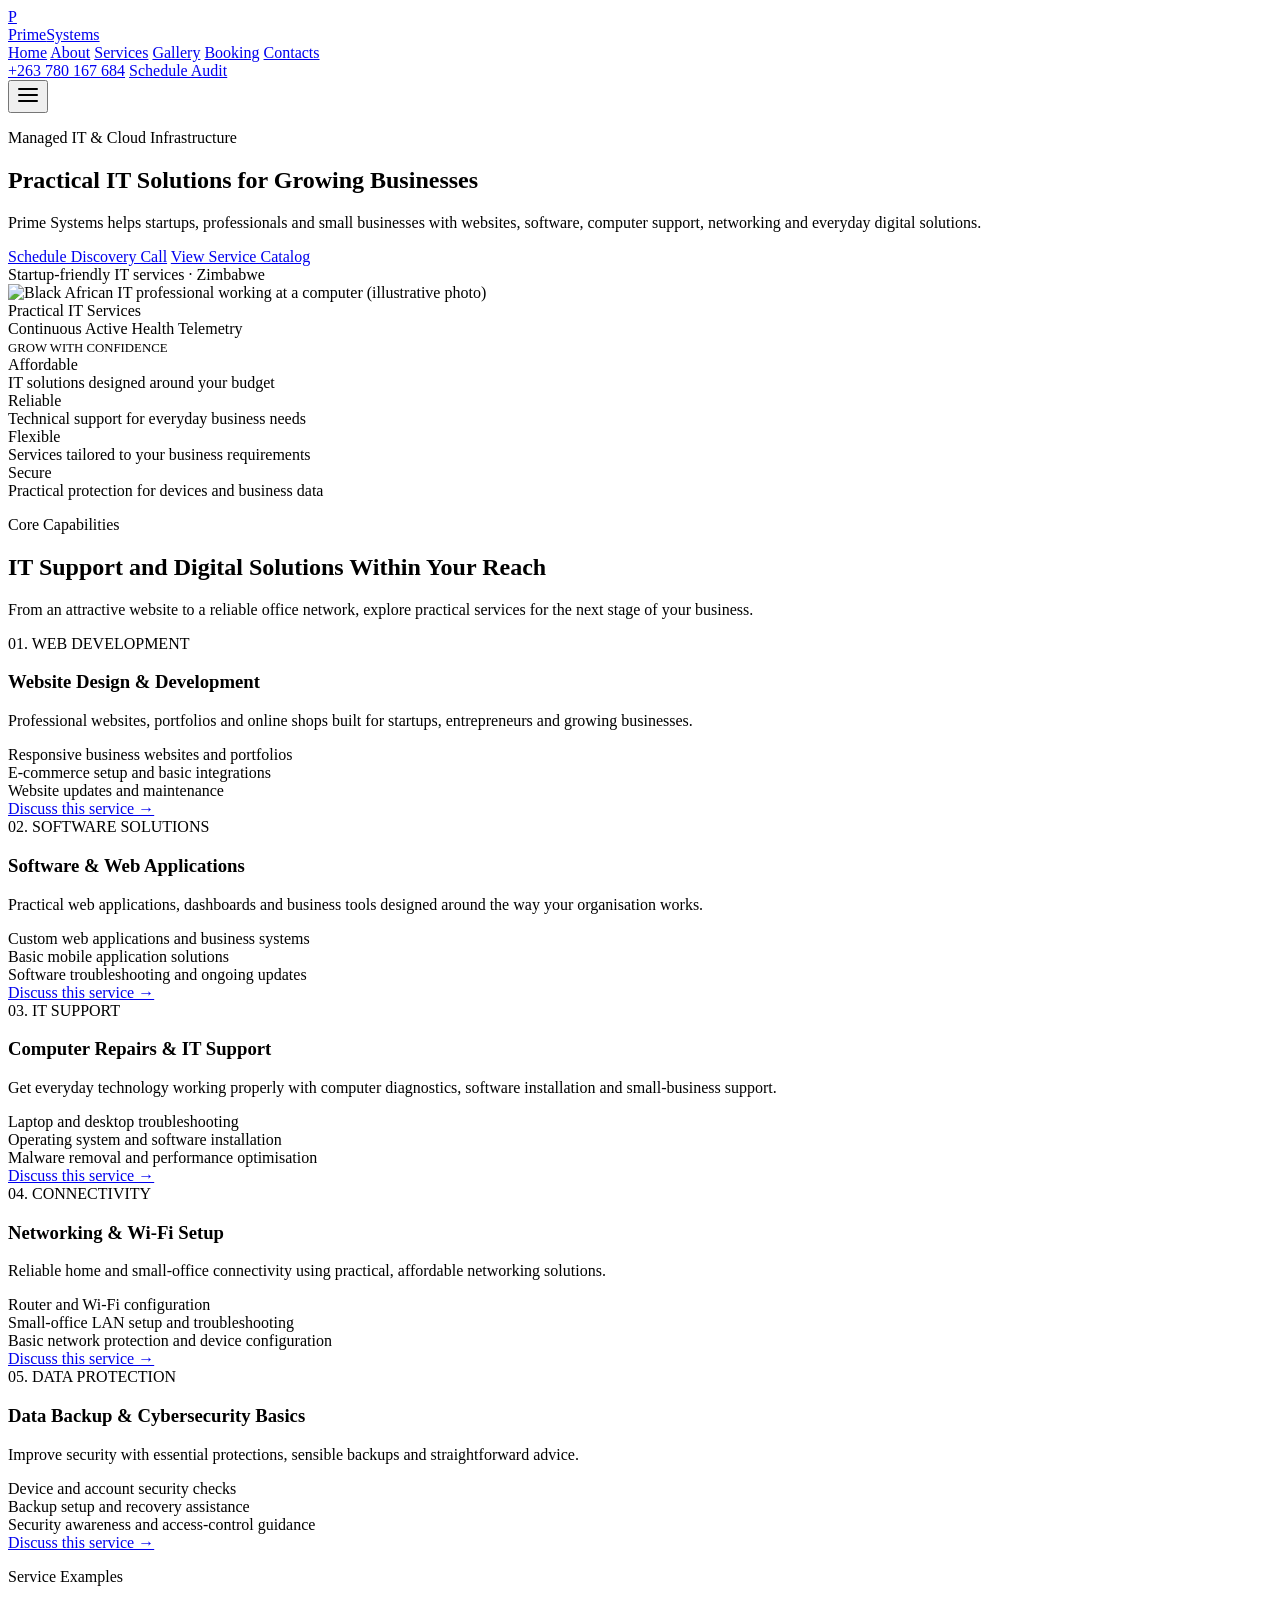
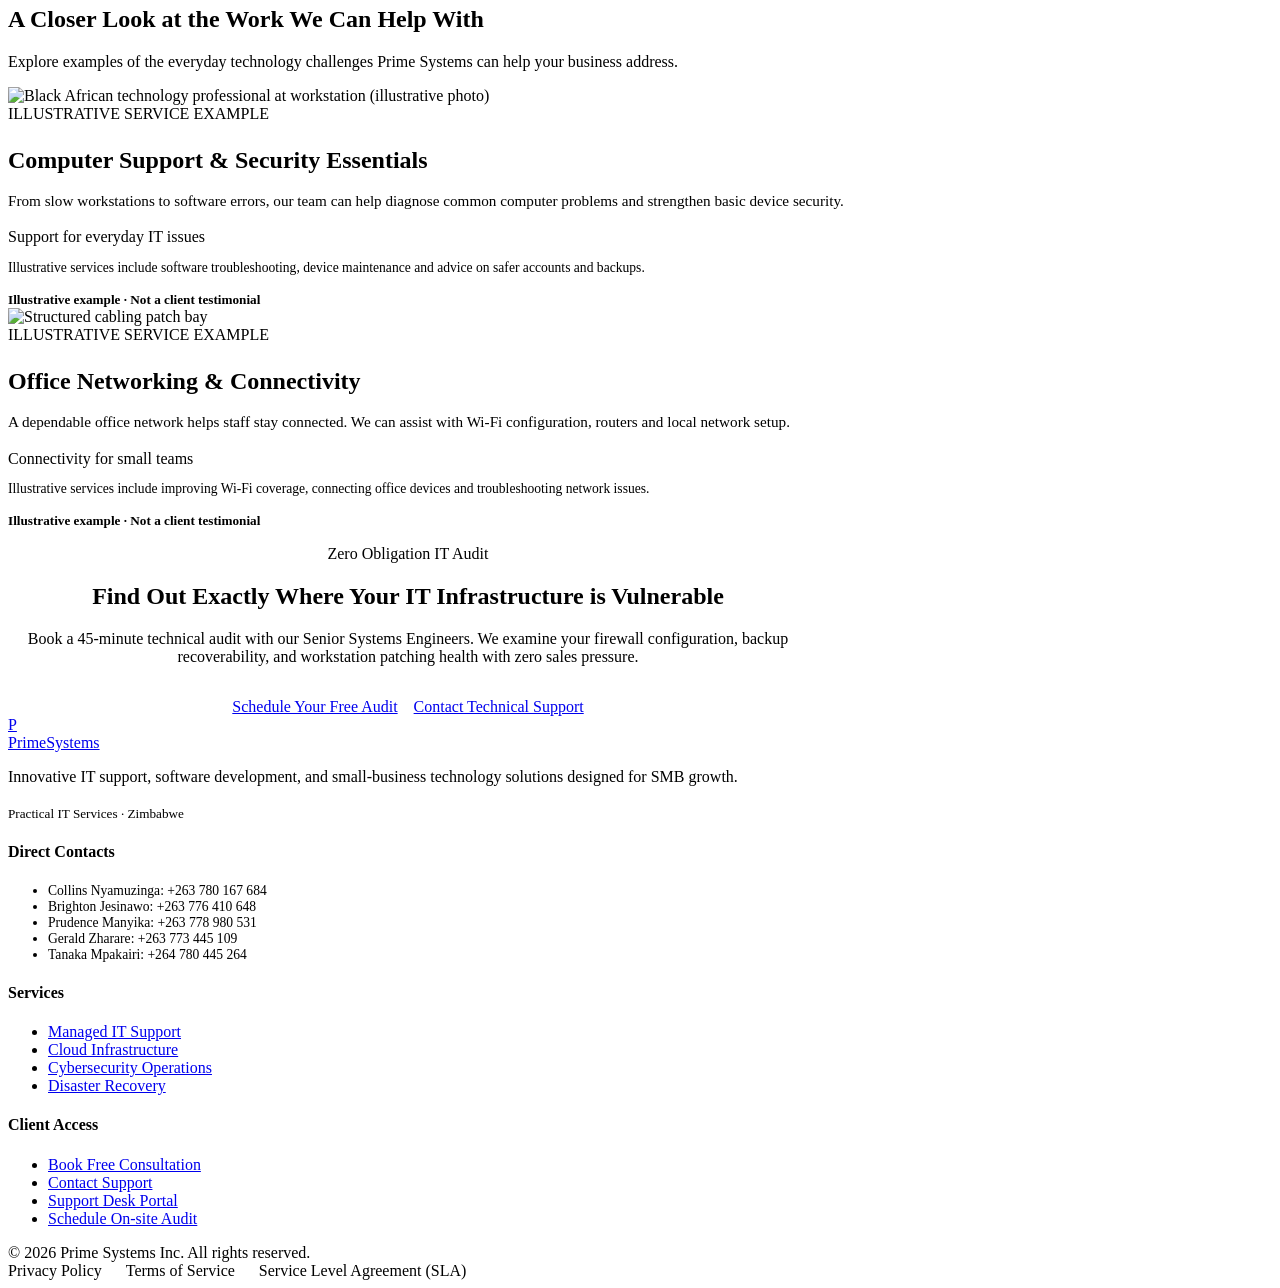
==== commit 90c5496e: "Update index.html" ====
--- a/index.html
+++ b/index.html
@@ -1,102 +1,280 @@
 <!DOCTYPE html>
-<HTML>
-    <head>
 
-    <meta charset="UTF-8">
-    <meta name="viewport" content="width=device-width, initial-scale=1.0">
-    <title>Prime Systems | Home</title>
-    
-
-   <link rel="stylesheet" href="style.css">
-
+<html lang="en">
+<head>
+<meta charset="utf-8"/>
+<meta content="width=device-width, initial-scale=1.0" name="viewport"/>
+<title>Prime Systems - Modern IT Solutions &amp; Managed Services for SMBs</title>
+<meta content="Prime Systems offers practical website development, software, computer support, networking and other IT services for growing businesses in Zimbabwe." name="description"/>
+<link href="styles.css" rel="stylesheet"/>
+<link href="https://fonts.googleapis.com" rel="preconnect"/>
+<link crossorigin="" href="https://fonts.gstatic.com" rel="preconnect"/>
+<link href="https://fonts.googleapis.com/css2?family=DM+Sans:ital,opsz,wght@0,9..40,400..700;1,9..40,400..700&amp;family=Plus+Jakarta+Sans:ital,wght@0,300..800;1,300..800&amp;family=Space+Mono:wght@400;700&amp;display=swap" rel="stylesheet"/>
 </head>
 <body>
-
-    <!-- Navigation -->
-    <nav class="navbar navbar-expand-lg navbar-dark bg-dark">
-        <div class="container">
-            <a class="navbar-brand" href="index.html">Prime Systems</a>
-
-            <button class="navbar-toggler" type="button"
-                data-bs-toggle="collapse" data-bs-target="#menu"
-                aria-controls="menu" aria-expanded="false"
-                aria-label="Toggle navigation">
-                <span class="navbar-toggler-icon"></span>
-            </button>
-
-            <div class="collapse navbar-collapse" id="menu">
-                <div class="navbar-nav ms-auto">
-                    <a class="nav-link active" href="index.html" aria-current="page">Home</a>
-                    <a class="nav-link" href="about.html">About</a>
-                    <a class="nav-link" href="services.html">Services</a>
-                    <a class="nav-link" href="gallery.html">Gallery</a>
-                    <a class="nav-link" href="booking.html">Booking</a>
-                    <a class="nav-link" href="contact.html">Contact</a>
-                </div>
-            </div>
-        </div>
-    </nav>
-
-    <!-- Welcome -->
-    <header class="bg-primary text-white text-center p-5">
-        <h1>Welcome to Prime Systems</h1>
-        <p class="lead">Smart Technology, Reliable Solutions.</p>
-        <p>We provide affordable IT services for individuals and businesses.</p>
-        <a href="services.html" class="btn btn-light">Our Services</a>
-    </header>
-
-    <main>
-        <section class="container text-center my-5">
-            <h2>About Us</h2>
-            <p>
-                Prime Systems is an IT company offering reliable
-                technology solutions. We help businesses and individuals
-                with their everyday IT needs.
-            </p>
-            <a href="about.html" class="btn btn-primary">Read More</a>
-        </section>
-
-        <!-- Services -->
-        <section class="container my-5">
-            <h2 class="text-center mb-4">What We Offer</h2>
-
-            <div class="row text-center g-3">
-                <div class="col-md-4">
-                    <div class="card p-3 h-100">
-                        <h5>Web Development</h5>
-                        <p>We create websites for businesses and individuals.</p>
-                    </div>
-                </div>
-
-                <div class="col-md-4">
-                    <div class="card p-3 h-100">
-                        <h5>Computer Repair</h5>
-                        <p>We repair and maintain computers.</p>
-                    </div>
-                </div>
-
-                <div class="col-md-4">
-                    <div class="card p-3 h-100">
-                        <h5>Networking</h5>
-                        <p>We install and manage computer networks.</p>
-                    </div>
-                </div>
-            </div>
-        </section>
-
-        <section class="bg-light text-center p-5">
-            <h2>Need IT Assistance?</h2>
-            <p>Book an appointment with our team today.</p>
-            <a href="booking.html" class="btn btn-success">Book Now</a>
-            <a href="contact.html" class="btn btn-outline-primary">Contact Us</a>
-        </section>
-    </main>
-
-    <!-- Footer -->
-    <footer class="bg-dark text-white text-center p-3">
-        <p class="mb-0">&copy; 2026 Prime Systems. All Rights Reserved.</p>
-    </footer>
-
-    <script src="https://cdn.jsdelivr.net/npm/bootstrap@5.3.8/dist/js/bootstrap.bundle.min.js"></script>
+<!-- ======================================================================
+       REUSABLE NAVIGATION BAR
+       Strict 3-Zone Contract: [Brand Wordmark] - [Nav Links] - [Primary CTA]
+       ====================================================================== -->
+<header class="site-header">
+<div class="container nav-container">
+<!-- Zone 1: Single Text Element Wordmark -->
+<a aria-label="Prime Systems Homepage" class="brand-zone" href="index.html">
+<div class="brand-logo-icon">P</div>
+<div class="brand-title">Prime<span>Systems</span></div>
+</a>
+<!-- Zone 2: Navigation Links -->
+<nav aria-label="Main Navigation" class="nav-menu" id="primary-nav">
+<a aria-current="page" class="nav-link active" href="index.html">Home</a>
+<a class="nav-link" href="about.html">About</a>
+<a class="nav-link" href="services.html">Services</a>
+<a class="nav-link" href="gallery.html">Gallery</a>
+<a class="nav-link" href="booking.html">Booking</a>
+<a class="nav-link" href="contacts.html">Contacts</a>
+</nav>
+<!-- Zone 3: Primary Action & Direct Contact -->
+<div class="nav-actions">
+<a class="nav-contact-hint tabular-nums" href="tel:+263780167684">+263 780 167 684</a>
+<a class="btn btn-primary btn-sm" href="booking.html">Schedule Audit</a>
+</div>
+<!-- Mobile Hamburger Toggle -->
+<button aria-expanded="false" aria-label="Toggle navigation menu" class="mobile-nav-toggle" id="mobile-toggle">
+<svg fill="none" height="24" stroke="currentColor" stroke-linecap="round" stroke-linejoin="round" stroke-width="2" viewbox="0 0 24 24" width="24">
+<line x1="3" x2="21" y1="12" y2="12"></line>
+<line x1="3" x2="21" y1="6" y2="6"></line>
+<line x1="3" x2="21" y1="18" y2="18"></line>
+</svg>
+</button>
+</div>
+</header>
+<!-- ======================================================================
+       MAIN CONTENT: INDEX (HOME)
+       ====================================================================== -->
+<main id="main-content">
+<!-- Hero Section -->
+<section class="hero">
+<div class="container hero-grid">
+<div class="hero-content">
+<p class="section-kicker">Managed IT &amp; Cloud Infrastructure</p>
+<h1 class="hero-headline">Practical IT Solutions for Growing Businesses</h1>
+<p class="hero-subtitle">Prime Systems helps startups, professionals and small businesses with websites, software, computer support, networking and everyday digital solutions.</p>
+<div class="hero-cta-group">
+<a class="btn btn-primary btn-lg" href="booking.html">Schedule Discovery Call</a>
+<a class="btn btn-outline btn-lg" href="services.html">View Service Catalog</a>
+</div>
+<div class="hero-meta-proof">Startup-friendly IT services · Zimbabwe</div>
+</div>
+<div class="hero-media-wrapper">
+<img alt="Black African IT professional working at a computer (illustrative photo)" class="hero-media-img" fetchpriority="high" src="images/african_it_team.jpg"/>
+<div class="media-caption-overlay">
+<div>
+<div class="media-caption-title">Practical IT Services</div>
+<div class="media-caption-sub">Continuous Active Health Telemetry</div>
+</div>
+<span class="tabular-nums" style="font-size:0.8rem; color:var(--color-accent);">GROW WITH CONFIDENCE</span>
+</div>
+</div>
+</div>
+<!-- KPI Proof Strip -->
+<div class="container">
+<div class="kpi-strip">
+<div class="kpi-item">
+<div class="kpi-metric tabular-nums">Affordable</div>
+<div class="kpi-label">IT solutions designed around your budget</div>
+</div>
+<div class="kpi-item">
+<div class="kpi-metric tabular-nums">Reliable</div>
+<div class="kpi-label">Technical support for everyday business needs</div>
+</div>
+<div class="kpi-item">
+<div class="kpi-metric tabular-nums">Flexible</div>
+<div class="kpi-label">Services tailored to your business requirements</div>
+</div>
+<div class="kpi-item">
+<div class="kpi-metric tabular-nums">Secure</div>
+<div class="kpi-label">Practical protection for devices and business data</div>
+</div>
+</div>
+</div>
+</section>
+<!-- Core Capabilities / Bento Grid -->
+<section class="section-spacing">
+<div class="container">
+<div class="section-header">
+<p class="section-kicker">Core Capabilities</p>
+<h2 class="section-title">IT Support and Digital Solutions Within Your Reach</h2>
+<p class="section-description">From an attractive website to a reliable office network, explore practical services for the next stage of your business.</p>
+</div>
+<div class="bento-grid">
+<!-- Bento 1 (Featured span 2) -->
+<article class="card card-featured">
+<span class="card-index">01. WEB DEVELOPMENT</span>
+<h3 class="card-title">Website Design &amp; Development</h3>
+<p class="card-text">Professional websites, portfolios and online shops built for startups, entrepreneurs and growing businesses.</p>
+<div class="card-features-list"><div class="card-feature-item">Responsive business websites and portfolios</div><div class="card-feature-item">E-commerce setup and basic integrations</div><div class="card-feature-item">Website updates and maintenance</div></div>
+<div class="card-footer">
+<a class="link-arrow" href="services.html">Discuss this service →</a>
+</div>
+</article>
+<!-- Bento 2 -->
+<article class="card">
+<span class="card-index">02. SOFTWARE SOLUTIONS</span>
+<h3 class="card-title">Software &amp; Web Applications</h3>
+<p class="card-text">Practical web applications, dashboards and business tools designed around the way your organisation works.</p>
+<div class="card-features-list"><div class="card-feature-item">Custom web applications and business systems</div><div class="card-feature-item">Basic mobile application solutions</div><div class="card-feature-item">Software troubleshooting and ongoing updates</div></div>
+<div class="card-footer">
+<a class="link-arrow" href="services.html">Discuss this service →</a>
+</div>
+</article>
+<!-- Bento 3 -->
+<article class="card">
+<span class="card-index">03. IT SUPPORT</span>
+<h3 class="card-title">Computer Repairs &amp; IT Support</h3>
+<p class="card-text">Get everyday technology working properly with computer diagnostics, software installation and small-business support.</p>
+<div class="card-features-list"><div class="card-feature-item">Laptop and desktop troubleshooting</div><div class="card-feature-item">Operating system and software installation</div><div class="card-feature-item">Malware removal and performance optimisation</div></div>
+<div class="card-footer">
+<a class="link-arrow" href="services.html">Discuss this service →</a>
+</div>
+</article>
+<!-- Bento 4 (Featured span 2) -->
+<article class="card card-featured">
+<span class="card-index">04. CONNECTIVITY</span>
+<h3 class="card-title">Networking &amp; Wi-Fi Setup</h3>
+<p class="card-text">Reliable home and small-office connectivity using practical, affordable networking solutions.</p>
+<div class="card-features-list"><div class="card-feature-item">Router and Wi-Fi configuration</div><div class="card-feature-item">Small-office LAN setup and troubleshooting</div><div class="card-feature-item">Basic network protection and device configuration</div></div>
+<div class="card-footer">
+<a class="link-arrow" href="gallery.html">Discuss this service →</a>
+</div>
+</article>
+<!-- Bento 5 -->
+<article class="card">
+<span class="card-index">05. DATA PROTECTION</span>
+<h3 class="card-title">Data Backup &amp; Cybersecurity Basics</h3>
+<p class="card-text">Improve security with essential protections, sensible backups and straightforward advice.</p>
+<div class="card-features-list"><div class="card-feature-item">Device and account security checks</div><div class="card-feature-item">Backup setup and recovery assistance</div><div class="card-feature-item">Security awareness and access-control guidance</div></div>
+<div class="card-footer">
+<a class="link-arrow" href="services.html">Discuss this service →</a>
+</div>
+</article>
+</div>
+</div>
+</section>
+<!-- Illustrative Service Examples -->
+<section class="section-spacing" style="background-color: var(--color-bg-surface); border-top: 1px solid var(--color-border); border-bottom: 1px solid var(--color-border);">
+<div class="container">
+<div class="section-header">
+<p class="section-kicker">Service Examples</p>
+<h2 class="section-title">A Closer Look at the Work We Can Help With</h2>
+<p class="section-description">
+            Explore examples of the everyday technology challenges Prime Systems can help your business address.
+          </p>
+</div>
+<div class="case-study-card">
+<img alt="Black African technology professional at workstation (illustrative photo)" class="case-study-img" loading="lazy" src="images/african_security.jpg"/>
+<div class="case-study-content">
+<div class="case-study-meta">ILLUSTRATIVE SERVICE EXAMPLE</div>
+<h3 style="font-family: var(--font-display); font-size: 1.5rem; color: var(--color-text-primary); margin-bottom: 8px;">Computer Support &amp; Security Essentials</h3>
+<p style="color: var(--color-text-secondary); font-size: 0.95rem; line-height: 1.6;">From slow workstations to software errors, our team can help diagnose common computer problems and strengthen basic device security.</p>
+<div class="case-study-metric-callout tabular-nums">Support for everyday IT issues</div>
+<p style="font-size: 0.85rem; color: var(--color-text-muted);">Illustrative services include software troubleshooting, device maintenance and advice on safer accounts and backups.</p>
+<div style="margin-top: 16px; font-size: 0.825rem; font-weight: 600; color: var(--color-text-primary);">Illustrative example · Not a client testimonial</div>
+</div>
+</div>
+<!-- Second Case Study -->
+<div class="case-study-card" style="margin-bottom: 0;">
+<img alt="Structured cabling patch bay" class="case-study-img" loading="lazy" src="images/gallery_network_rack.jpg"/>
+<div class="case-study-content">
+<div class="case-study-meta">ILLUSTRATIVE SERVICE EXAMPLE</div>
+<h3 style="font-family: var(--font-display); font-size: 1.5rem; color: var(--color-text-primary); margin-bottom: 8px;">Office Networking &amp; Connectivity</h3>
+<p style="color: var(--color-text-secondary); font-size: 0.95rem; line-height: 1.6;">A dependable office network helps staff stay connected. We can assist with Wi-Fi configuration, routers and local network setup.</p>
+<div class="case-study-metric-callout tabular-nums">Connectivity for small teams</div>
+<p style="font-size: 0.85rem; color: var(--color-text-muted);">Illustrative services include improving Wi-Fi coverage, connecting office devices and troubleshooting network issues.</p>
+<div style="margin-top: 16px; font-size: 0.825rem; font-weight: 600; color: var(--color-text-primary);">Illustrative example · Not a client testimonial</div>
+</div>
+</div>
+</div>
+</section>
+<!-- Call to Action Banner -->
+<section class="section-spacing">
+<div class="container" style="text-align: center; max-width: 800px;">
+<p class="section-kicker">Zero Obligation IT Audit</p>
+<h2 class="section-title">Find Out Exactly Where Your IT Infrastructure is Vulnerable</h2>
+<p class="section-description" style="margin-bottom: 32px;">
+          Book a 45-minute technical audit with our Senior Systems Engineers. We examine your firewall configuration, backup recoverability, and workstation patching health with zero sales pressure.
+        </p>
+<div style="display: flex; justify-content: center; gap: 16px; flex-wrap: wrap;">
+<a class="btn btn-primary btn-lg" href="booking.html">Schedule Your Free Audit</a>
+<a class="btn btn-secondary btn-lg" href="contacts.html">Contact Technical Support</a>
+</div>
+</div>
+</section>
+</main>
+<!-- ======================================================================
+       REUSABLE SITE FOOTER
+       ====================================================================== -->
+<footer class="site-footer">
+<div class="container">
+<div class="footer-grid">
+<div>
+<a aria-label="Prime Systems" class="brand-zone" href="index.html">
+<div class="brand-logo-icon">P</div>
+<div class="brand-title">Prime<span>Systems</span></div>
+</a>
+<p class="footer-brand-desc">
+            Innovative IT support, software development, and small-business technology solutions designed for SMB growth.
+          </p>
+<div class="tabular-nums" style="margin-top: 20px; font-size: 0.825rem; color: var(--color-text-muted);">
+            Practical IT Services · Zimbabwe
+          </div>
+</div>
+<div>
+<h4 class="footer-column-title">Direct Contacts</h4>
+<ul class="footer-links tabular-nums" style="font-size: 0.85rem;">
+<li>Collins Nyamuzinga: +263 780 167 684</li>
+<li>Brighton Jesinawo: +263 776 410 648</li>
+<li>Prudence Manyika: +263 778 980 531</li>
+<li>Gerald Zharare: +263 773 445 109</li>
+<li>Tanaka Mpakairi: +264 780 445 264</li>
+</ul>
+</div>
+<div>
+<h4 class="footer-column-title">Services</h4>
+<ul class="footer-links">
+<li><a class="footer-link" href="services.html">Managed IT Support</a></li>
+<li><a class="footer-link" href="services.html">Cloud Infrastructure</a></li>
+<li><a class="footer-link" href="services.html">Cybersecurity Operations</a></li>
+<li><a class="footer-link" href="services.html">Disaster Recovery</a></li>
+</ul>
+</div>
+<div>
+<h4 class="footer-column-title">Client Access</h4>
+<ul class="footer-links">
+<li><a class="footer-link" href="booking.html">Book Free Consultation</a></li>
+<li><a class="footer-link" href="contacts.html">Contact Support</a></li>
+<li><a class="footer-link" href="contacts.html">Support Desk Portal</a></li>
+<li><a class="footer-link" href="booking.html">Schedule On-site Audit</a></li>
+</ul>
+</div>
+</div>
+<div class="footer-bottom">
+<div>© 2026 Prime Systems Inc. All rights reserved.</div>
+<div style="display: flex; gap: 24px;">
+<span>Privacy Policy</span>
+<span>Terms of Service</span>
+<span>Service Level Agreement (SLA)</span>
+</div>
+</div>
+</div>
+</footer>
+<script>
+    const mobileToggle = document.getElementById('mobile-toggle');
+    const primaryNav = document.getElementById('primary-nav');
+    if (mobileToggle && primaryNav) {
+      mobileToggle.addEventListener('click', () => {
+        const isExpanded = primaryNav.classList.toggle('open');
+        mobileToggle.setAttribute('aria-expanded', isExpanded);
+      });
+    }
+  </script>
 </body>
 </html>
